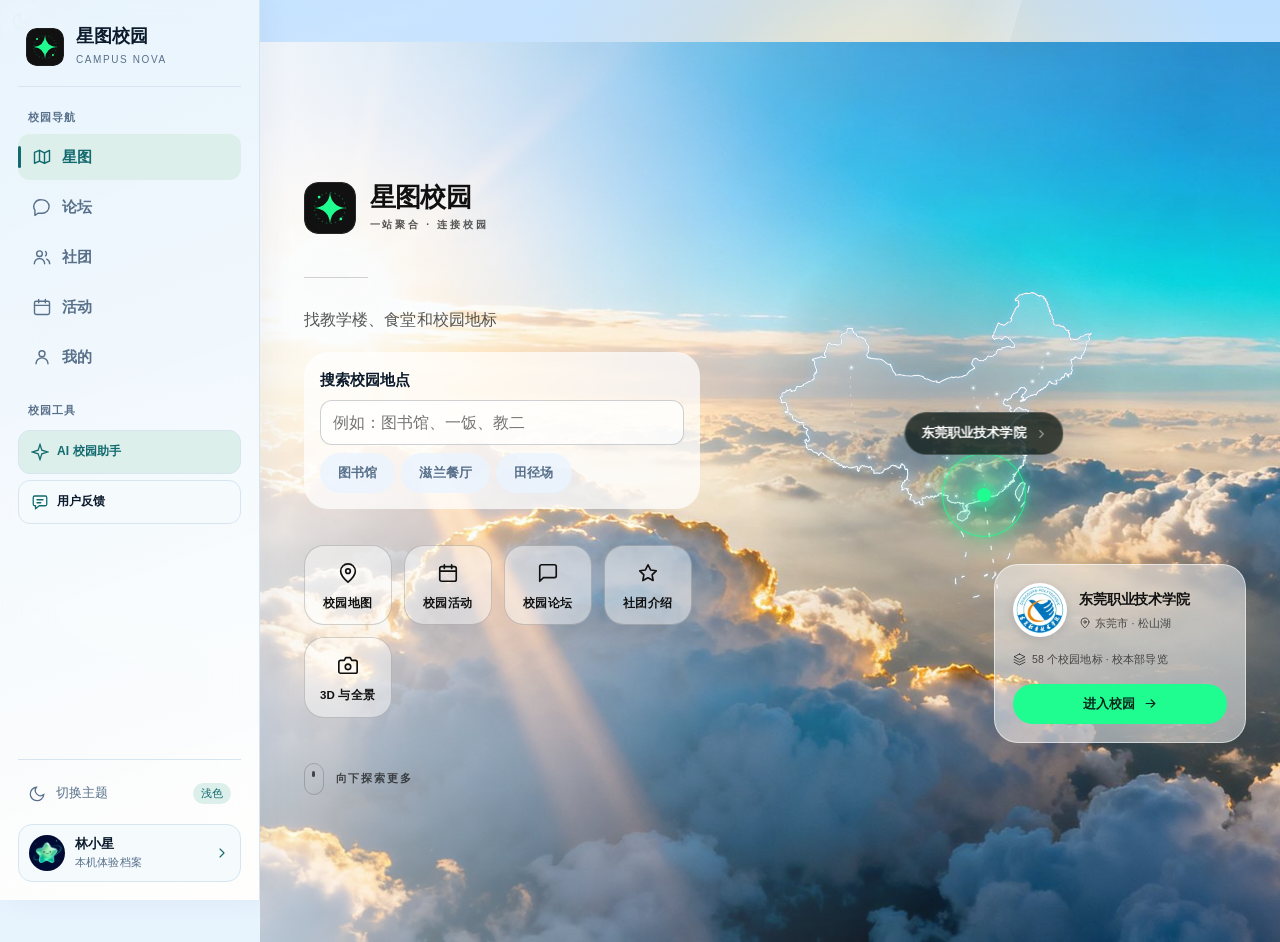
==== index.html @ 463a55ee "Illustrate campus forum avatars" ====
<!doctype html>
<html lang="zh-CN">
<head>
  <meta charset="UTF-8">
  <meta name="viewport" content="width=device-width, initial-scale=1, viewport-fit=cover">
  <meta name="theme-color" content="#E7F3FD">
  <meta name="color-scheme" content="light dark">
  <meta name="description" content="星图校园 Campus Nova：东莞职业技术学院校园探索平台，聚合 2.5D 校园地图、89 个学生社团、校园论坛与个人探索档案。">
  <meta property="og:type" content="website">
  <meta property="og:title" content="星图校园 · Campus Nova">
  <meta property="og:description" content="东莞职业技术学院校园探索平台：等距校园地图导览、89 个社团图鉴、校园论坛与个人探索档案。">
  <meta property="og:image" content="assets/hero/atlas-day.jpg">
  <title>星图校园 · Campus Nova</title>
  <script src="js/theme.js?v=1"></script>
  <link rel="icon" type="image/svg+xml" href="assets/logo-mark.svg?v=2">
  <link rel="stylesheet" href="styles.css?v=17">
  <link rel="stylesheet" href="css/atlas.css?v=4">
  <link rel="stylesheet" href="css/activities.css?v=4">
  <link rel="stylesheet" href="css/campus-tools.css?v=6">
</head>
<body data-page="map">
  <div class="sky" id="sky" aria-hidden="true"></div>
  <div class="app-shell">
    <aside class="side-rail">
      <a class="brand" href="#map" aria-label="星图校园首页">
        <span class="brand-mark" aria-hidden="true">
          <img src="assets/logo-mark.svg?v=2" width="38" height="38" alt="">
        </span>
        <span class="brand-copy"><strong>星图校园</strong><small>CAMPUS NOVA</small></span>
      </a>

      <nav class="primary-nav" aria-label="主导航">
        <p class="rail-label" aria-hidden="true">校园导航</p>
        <a href="#map" data-nav="map" aria-current="page">
          <svg viewBox="0 0 24 24" fill="none" stroke="currentColor" stroke-width="1.7" stroke-linecap="round" stroke-linejoin="round" aria-hidden="true"><path d="M9 4 3 6.5v13L9 17l6 2.5 6-2.5v-13L15 7 9 4Z"/><path d="M9 4v13M15 7v12.5"/></svg>
          <span>星图</span>
        </a>
        <a href="#forum" data-nav="forum">
          <svg viewBox="0 0 24 24" fill="none" stroke="currentColor" stroke-width="1.7" stroke-linecap="round" stroke-linejoin="round" aria-hidden="true"><path d="M20.5 11.5a8 8 0 0 1-8 8H7.2L3.5 22v-6.3a8 8 0 0 1 8.5-12.2 8 8 0 0 1 8.5 8Z"/></svg>
          <span>论坛</span>
        </a>
        <a href="#clubs" data-nav="clubs">
          <svg viewBox="0 0 24 24" fill="none" stroke="currentColor" stroke-width="1.7" stroke-linecap="round" stroke-linejoin="round" aria-hidden="true"><circle cx="9" cy="8" r="3.4"/><path d="M2.8 20a6.2 6.2 0 0 1 12.4 0"/><path d="M16.2 5.4a3.4 3.4 0 0 1 0 5.2"/><path d="M17.6 14.6A6.2 6.2 0 0 1 21.2 20"/></svg>
          <span>社团</span>
        </a>
        <a href="#events" data-nav="events">
          <svg viewBox="0 0 24 24" fill="none" stroke="currentColor" stroke-width="1.7" stroke-linecap="round" stroke-linejoin="round" aria-hidden="true"><rect x="3" y="5" width="18" height="16" rx="2"/><path d="M16 3v4M8 3v4M3 10h18"/></svg>
          <span>活动</span>
        </a>
        <a href="#me" data-nav="me">
          <svg viewBox="0 0 24 24" fill="none" stroke="currentColor" stroke-width="1.7" stroke-linecap="round" stroke-linejoin="round" aria-hidden="true"><circle cx="12" cy="8" r="3.6"/><path d="M4.8 20.2a7.2 7.2 0 0 1 14.4 0"/></svg>
          <span>我的</span>
        </a>
      </nav>

      <div class="campus-tools" role="group" aria-labelledby="rail-tools-label">
        <p class="rail-label" id="rail-tools-label">校园工具</p>
        <button id="open-campus-ai" class="button button-small" type="button" aria-haspopup="dialog">
          <svg viewBox="0 0 24 24" fill="none" stroke="currentColor" stroke-width="1.7" aria-hidden="true"><path d="m12 2 2.5 7.5L22 12l-7.5 2.5L12 22l-2.5-7.5L2 12l7.5-2.5Z"/></svg>
          AI 校园助手
        </button>
        <a id="feedback-link" class="button button-small" href="https://ucnr583x0txz.feishu.cn/share/base/form/shrcnRNbe5UEvJtgthU7VFFDpzf" target="_blank" rel="noopener noreferrer">
          <svg viewBox="0 0 24 24" fill="none" stroke="currentColor" stroke-width="1.7" stroke-linecap="round" stroke-linejoin="round" aria-hidden="true"><path d="M5 4h14a2 2 0 0 1 2 2v9a2 2 0 0 1-2 2h-8l-5 4v-4H5a2 2 0 0 1-2-2V6a2 2 0 0 1 2-2Z"/><path d="M8 9h8m-8 4h5"/></svg>
          用户反馈
        </a>
      </div>

      <div class="rail-bottom">
        <button class="rail-theme" type="button" data-action="toggle-theme" aria-label="切换深色主题">
          <svg class="theme-icon-light" viewBox="0 0 24 24" fill="none" stroke="currentColor" stroke-width="1.7" stroke-linecap="round" aria-hidden="true"><path d="M21 12.8A9 9 0 1 1 11.2 3 7 7 0 0 0 21 12.8Z"/></svg>
          <svg class="theme-icon-dark" viewBox="0 0 24 24" fill="none" stroke="currentColor" stroke-width="1.7" stroke-linecap="round" aria-hidden="true"><circle cx="12" cy="12" r="4"/><path d="M12 2v2M12 20v2M4.93 4.93l1.42 1.42M17.66 17.66l1.41 1.41M2 12h2M20 12h2M4.93 19.07l1.42-1.42M17.66 6.34l1.41-1.41"/></svg>
          <span>切换主题</span>
          <span class="rail-theme-mode" aria-hidden="true"><span class="theme-icon-light">浅色</span><span class="theme-icon-dark">深色</span></span>
        </button>
        <a class="rail-user" href="#me" aria-label="进入个人中心">
          <span class="avatar avatar-small" data-shell-avatar>星</span>
          <div><strong data-shell-name>同学</strong><span data-shell-meta>校园身份核验中</span></div>
          <svg class="rail-user-arrow" viewBox="0 0 24 24" fill="none" stroke="currentColor" stroke-width="1.7" stroke-linecap="round" stroke-linejoin="round" aria-hidden="true"><path d="m9 6 6 6-6 6"/></svg>
        </a>
      </div>
    </aside>

    <button class="icon-button mobile-theme" type="button" data-action="toggle-theme" aria-label="切换深色主题">
      <svg class="theme-icon-light" viewBox="0 0 24 24" fill="none" stroke="currentColor" stroke-width="1.7" stroke-linecap="round" aria-hidden="true"><path d="M21 12.8A9 9 0 1 1 11.2 3 7 7 0 0 0 21 12.8Z"/></svg>
      <svg class="theme-icon-dark" viewBox="0 0 24 24" fill="none" stroke="currentColor" stroke-width="1.7" stroke-linecap="round" aria-hidden="true"><circle cx="12" cy="12" r="4"/><path d="M12 2v2M12 20v2M4.93 4.93l1.42 1.42M17.66 17.66l1.41 1.41M2 12h2M20 12h2M4.93 19.07l1.42-1.42M17.66 6.34l1.41-1.41"/></svg>
    </button>

    <main class="app-main">
      <div class="page-head">
        <p id="page-eyebrow">CAMPUS NOVA</p>
        <h1 id="page-title">正在加载星图</h1>
        <p id="page-subtitle">今天，从一个新地点开始认识校园。</p>
      </div>

      <div id="app-view" class="view-container" tabindex="-1">
        <div class="initial-skeleton" aria-label="正在加载星图">
          <div class="skeleton skeleton-title"></div>
          <div class="skeleton skeleton-map"></div>
        </div>
      </div>
    </main>
  </div>

  <div id="modal-root"></div>
  <dialog id="campus-ai" class="campus-dialog" aria-labelledby="campus-ai-title">
    <div class="campus-dialog-head">
      <div>
        <p class="campus-dialog-kicker">CAMPUS NOVA · AI</p>
        <h2 id="campus-ai-title">校园助手</h2>
      </div>
      <form method="dialog"><button class="button button-small button-ghost">关闭</button></form>
    </div>
    <p class="campus-dialog-note">用星图校园的资料查地点、找社团，开放时间和招新安排以校方公告为准。提问会发送至 OpenRouter，请勿输入个人信息。</p>
    <div class="campus-prompts" aria-label="试试这样问">
      <button type="button" class="chip">校园里哪里适合自习？</button>
      <button type="button" class="chip">喜欢编程，可以看看哪些社团？</button>
    </div>
    <div id="campus-chat" class="campus-chat" role="log" aria-label="对话记录" tabindex="0"></div>
    <p id="campus-chat-status" class="campus-dialog-note" role="status"></p>
    <form id="campus-chat-form">
      <label for="campus-question">你的问题</label>
      <div class="campus-compose">
        <textarea id="campus-question" rows="2" required maxlength="500" placeholder="例如：图书馆附近还有哪些地标？"></textarea>
        <button class="button button-small" type="submit">发送</button>
      </div>
    </form>
  </dialog>
  <div id="toast-region" class="toast-region" aria-live="polite" aria-atomic="true"></div>
  <noscript><div class="noscript">请启用 JavaScript 以体验星图校园交互原型。</div></noscript>

  <script src="js/sky.js?v=3" defer></script>
  <script src="js/china-map.js?v=3" defer></script>
  <script type="importmap">
    { "imports": { "three": "./vendor/three/three.module.js" } }
  </script>
  <script src="js/mock.js?v=11" defer></script>
  <script src="js/store.js?v=4" defer></script>
  <script src="js/api.js?v=7" defer></script>
  <script src="js/activity-tags.js?v=1" defer></script>
  <script src="js/app.js?v=25" defer></script>
  <script src="js/campus-tools.js?v=2" defer></script>
</body>
</html>
---- styles.css ----
/* Campus Nova · editorial campus guide */
:root {
  color-scheme: light;
  --bg: #F8F8F8;
  --surface: #FFFFFF;
  --surface-raised: #FFFFFF;
  --surface-soft: #F1F1F1;
  --surface-tint: #EBEBEB;
  --text: #161616;
  --text-sub: #787878;
  --primary: #111111;
  --primary-hover: #000000;
  --on-primary: #FFFFFF;
  --primary-soft: #EFEFEF;
  --secondary: #07714F;
  --secondary-soft: #E7FFF9;
  --accent: #1FFD91;
  --accent-soft: #E7FFF9;
  --danger: #C2372C;
  --danger-soft: #FBEBE8;
  --border: rgba(0, 0, 0, .08);
  --border-strong: rgba(0, 0, 0, .16);
  --shadow-sm: none;
  --shadow-md: none;
  --shadow-lg: 0 24px 60px rgba(0, 0, 0, .18);
  --radius-sm: 12px;
  --radius-md: 24px;
  --radius-lg: 32px;
  --rail-width: 260px;
  --font-display: "HarmonyOS Sans SC", "MiSans", "Alibaba PuHuiTi", "PingFang SC", "Microsoft YaHei", sans-serif;
  --font-body: "HarmonyOS Sans SC", "MiSans", "PingFang SC", "Microsoft YaHei", sans-serif;
}

:root[data-theme="dark"] {
  color-scheme: dark;
  --bg: #000000;
  --surface: #0C0C0C;
  --surface-raised: #121212;
  --surface-soft: #1A1A1A;
  --surface-tint: #232323;
  --text: #F5F5F5;
  --text-sub: #9C9C9C;
  --primary: #FFFFFF;
  --primary-hover: #E6E6E6;
  --on-primary: #000000;
  --primary-soft: #1E1E1E;
  --secondary: #1FFD91;
  --secondary-soft: #0E241B;
  --accent: #1FFD91;
  --accent-soft: #0E241B;
  --danger: #FF8A7A;
  --danger-soft: #2A1512;
  --border: rgba(255, 255, 255, .1);
  --border-strong: rgba(255, 255, 255, .2);
  --shadow-sm: none;
  --shadow-md: none;
  --shadow-lg: 0 24px 60px rgba(0, 0, 0, .6);
}

* { box-sizing: border-box; }
html { scroll-behavior: smooth; }
body {
  margin: 0;
  min-width: 320px;
  background: var(--bg);
  color: var(--text);
  font-family: var(--font-body);
  font-size: 14px;
  line-height: 1.6;
  -webkit-font-smoothing: antialiased;
}
body.modal-open { overflow: hidden; }
button, input, select, textarea { font: inherit; }
button, a { -webkit-tap-highlight-color: transparent; }
button { color: inherit; }
a { color: inherit; text-decoration: none; }
img { display: block; max-width: 100%; }
svg { display: block; }
h1, h2, h3, h4, p { margin: 0; }
h1, h2, h3, h4 { font-family: var(--font-display); line-height: 1.25; }
h2 { font-size: 24px; letter-spacing: -.5px; }
h3 { font-size: 18px; letter-spacing: -.2px; }
h4 { font-size: 16px; }
button, a, input, select, textarea { outline: none; }
:focus-visible { outline: 3px solid color-mix(in srgb, var(--secondary) 55%, transparent); outline-offset: 3px; }
::selection { background: var(--accent-soft); color: var(--text); }

/* Application shell */
.side-rail {
  position: fixed;
  inset: 0 auto 0 0;
  z-index: 40;
  width: var(--rail-width);
  display: flex;
  flex-direction: column;
  gap: 22px;
  padding: 24px 18px 18px;
  border-inline-end: 1px solid var(--feature-line);
}
.brand { display: flex; align-items: center; gap: 12px; padding: 2px 8px 18px; border-bottom: 1px solid var(--feature-line); }
.brand-mark { display: grid; place-items: center; flex: 0 0 auto; width: 38px; height: 38px; }
.brand-mark img { display: block; width: 100%; height: 100%; border-radius: 10px; }
.brand-copy { display: flex; flex-direction: column; }
.brand-copy strong { font-family: var(--font-display); font-size: 18px; font-weight: 800; line-height: 1.2; }
.brand-copy small { margin-top: 4px; color: var(--text-sub); font-size: 10px; letter-spacing: .16em; }
.rail-label { padding: 0 10px 4px; color: var(--text-sub); font-size: 11px; font-weight: 700; letter-spacing: .08em; }
.primary-nav { display: flex; flex-direction: column; gap: 4px; }
.primary-nav a {
  position: relative;
  display: flex;
  align-items: center;
  gap: 10px;
  min-height: 46px;
  padding: 8px 14px;
  border-radius: 12px;
  color: var(--text-sub);
  transition: background .25s ease, color .25s ease;
}
.primary-nav a:hover { background: var(--feature-panel); color: var(--text); }
.primary-nav a[aria-current="page"] { background: var(--feature-tint); color: var(--feature-ink); }
.primary-nav a[aria-current="page"]::before { content: ""; position: absolute; inset: 12px auto 12px 0; width: 3px; border-radius: 3px; background: currentColor; }
.primary-nav svg { flex: 0 0 auto; width: 20px; height: 20px; }
.primary-nav span { font-size: 15px; font-weight: 600; }
.primary-nav a[aria-current="page"] span { font-weight: 800; }
.rail-bottom { display: grid; gap: 8px; margin-top: auto; padding-top: 12px; border-top: 1px solid var(--feature-line); }
.rail-theme {
  display: flex;
  align-items: center;
  gap: 10px;
  width: 100%;
  min-height: 44px;
  padding: 8px 10px;
  border: 0;
  border-radius: 12px;
  background: transparent;
  color: var(--text-sub);
  font: inherit;
  font-size: 13px;
  cursor: pointer;
  transition: background .25s ease, color .25s ease;
}
.rail-theme:hover { background: var(--feature-panel); color: var(--text); }
.rail-theme svg { flex: 0 0 auto; width: 18px; height: 18px; }
.rail-theme-mode { margin-inline-start: auto; padding: 2px 8px; border-radius: 999px; background: var(--feature-tint); color: var(--feature-ink); font-size: 11px; }
.rail-user { display: flex; align-items: center; gap: 10px; padding: 9px 10px; border: 1px solid var(--feature-line); border-radius: 14px; background: var(--feature-panel); }
.rail-user:hover { border-color: var(--feature-ink); }
.rail-user div { display: flex; flex-direction: column; min-width: 0; }
.rail-user strong, .rail-user [data-shell-meta] { overflow: hidden; text-overflow: ellipsis; white-space: nowrap; }
.rail-user strong { font-size: 13px; }
.rail-user [data-shell-meta] { color: var(--text-sub); font-size: 11px; }
.rail-user .avatar { flex: 0 0 auto; }
.rail-user .avatar:not(.avatar-photo) { background: var(--feature-tint); color: var(--feature-ink); }
.rail-user-arrow { flex: 0 0 16px; width: 16px; height: 16px; margin-inline-start: auto; color: var(--feature-ink); }
.mobile-theme { display: none; }
.app-main { min-height: 100vh; margin-left: var(--rail-width); }
.topbar {
  position: relative;
  z-index: 20;
  display: flex;
  align-items: center;
  gap: 20px;
  min-height: 132px;
  padding: 28px 36px 20px;
}
.topbar-copy { min-width: 0; }
.topbar-copy > p:first-child { margin-bottom: 4px; color: var(--secondary); font-size: 10px; font-weight: 800; letter-spacing: 1.8px; }
.topbar-copy h1 { font-size: 30px; letter-spacing: -.8px; }
.topbar-copy > p:last-child { margin-top: 4px; color: var(--text-sub); font-size: 13px; }
.topbar-actions { display: flex; align-items: center; gap: 12px; margin-left: auto; }
.mobile-brand { display: none; align-items: center; gap: 8px; }
.mobile-brand .brand-mark { width: 34px; height: 34px; }
.mobile-brand strong { font-size: 18px; }
.icon-button {
  display: inline-grid;
  place-items: center;
  width: 48px;
  height: 48px;
  padding: 0;
  border: 1px solid var(--border);
  border-radius: 50%;
  background: var(--surface);
  cursor: pointer;
  transition: transform .2s ease, background .2s ease, border-color .2s ease;
}
.icon-button:hover { transform: translateY(-2px); background: var(--surface-soft); border-color: var(--border-strong); }
.icon-button svg { width: 20px; height: 20px; }
.theme-icon-dark { display: none; }
:root[data-theme="dark"] .theme-icon-light { display: none; }
:root[data-theme="dark"] .theme-icon-dark { display: block; }
.avatar { display: inline-grid; place-items: center; flex: 0 0 auto; width: 42px; height: 42px; border-radius: 50%; background: linear-gradient(145deg, #F4D58B, #D89955); color: #3E3325; font-weight: 800; box-shadow: inset 0 0 0 2px rgba(255,255,255,.5); position: relative; overflow: hidden; }
.avatar svg { width: 54%; height: 54%; stroke-width: 1.9; }
.avatar-photo { background: var(--surface-soft); }
.avatar-photo img { display: block; width: 100%; height: 100%; object-fit: cover; }
.avatar-small { width: 36px; height: 36px; font-size: 12px; }
.view-container { max-width: 1540px; margin: 0 auto; padding: 0 36px 56px; }
.view-enter { animation: view-in .48s cubic-bezier(.2,.8,.2,1) both; }
.stagger > * { animation: rise-in .5s cubic-bezier(.2,.8,.2,1) both; }
.stagger > *:nth-child(2) { animation-delay: .06s; }
.stagger > *:nth-child(3) { animation-delay: .12s; }
.stagger > *:nth-child(4) { animation-delay: .18s; }
@keyframes view-in { from { opacity: 0; } to { opacity: 1; } }
@keyframes rise-in { from { opacity: 0; transform: translateY(12px); } to { opacity: 1; transform: translateY(0); } }

/* Shared components */
.card { background: var(--surface); border: 1px solid var(--border); border-radius: var(--radius-md); box-shadow: var(--shadow-sm); }
.button {
  display: inline-flex;
  align-items: center;
  justify-content: center;
  gap: 8px;
  min-height: 46px;
  padding: 0 20px;
  border: 1px solid transparent;
  border-radius: 14px;
  background: var(--primary);
  color: var(--on-primary);
  font-weight: 700;
  font-size: 13px;
  cursor: pointer;
  transition: transform .18s ease, background .18s ease, box-shadow .18s ease;
}
.button:hover { transform: translateY(-2px); background: var(--primary-hover); box-shadow: 0 8px 18px color-mix(in srgb, var(--primary) 20%, transparent); }
.button:active { transform: translateY(0); }
.button svg { width: 18px; height: 18px; }
.button-secondary { background: var(--secondary); color: #fff; }
.button-secondary:hover { background: color-mix(in srgb, var(--secondary) 85%, #000); }
:root[data-theme="dark"] .button-secondary { color: #102A24; }
.button-outline { background: transparent; color: var(--primary); border-color: var(--border-strong); }
.button-outline:hover { background: var(--primary-soft); box-shadow: none; }
.button-ghost { background: var(--surface-soft); color: var(--text); }
.button-ghost:hover { background: var(--surface-tint); box-shadow: none; }
.button-small { min-height: 38px; padding: 0 14px; border-radius: 12px; font-size: 12px; }
.button-block { width: 100%; }
.button:disabled { opacity: .48; pointer-events: none; }
.text-button { display: inline-flex; align-items: center; gap: 6px; padding: 4px; border: 0; background: transparent; color: var(--primary); font-weight: 700; cursor: pointer; }
.text-button svg { width: 16px; height: 16px; }
.section-block { margin-top: 32px; }
.section-heading { display: flex; align-items: flex-end; justify-content: space-between; gap: 16px; margin-bottom: 16px; }
.section-heading p { margin-top: 4px; color: var(--text-sub); font-size: 12px; }
.section-heading a { display: inline-flex; align-items: center; gap: 4px; color: var(--primary); font-size: 12px; font-weight: 700; white-space: nowrap; }
.section-heading svg { width: 16px; height: 16px; }
.eyebrow { color: var(--secondary); font-size: 10px; font-weight: 800; letter-spacing: 1.5px; text-transform: uppercase; }
.muted { color: var(--text-sub); }
.tag { display: inline-flex; align-items: center; gap: 5px; min-height: 26px; padding: 3px 10px; border-radius: 999px; background: var(--surface-soft); color: var(--text-sub); font-size: 11px; font-weight: 650; white-space: nowrap; }
.tag-primary { background: var(--primary-soft); color: var(--primary); }
.tag-secondary { background: var(--secondary-soft); color: var(--secondary); }
.tag-accent { background: var(--accent-soft); color: color-mix(in srgb, var(--accent) 75%, var(--text)); }
.status-pill { display: inline-flex; align-items: center; gap: 6px; color: var(--secondary); font-size: 12px; font-weight: 700; }
.status-pill::before { content: ""; width: 7px; height: 7px; border-radius: 50%; background: currentColor; box-shadow: 0 0 0 4px color-mix(in srgb, currentColor 12%, transparent); }
.filter-chips { display: flex; align-items: center; gap: 8px; overflow-x: auto; scrollbar-width: none; }
.filter-chips::-webkit-scrollbar { display: none; }
.chip { flex: 0 0 auto; min-height: 38px; padding: 0 15px; border: 1px solid var(--border); border-radius: 999px; background: var(--surface); color: var(--text-sub); font-size: 12px; font-weight: 650; cursor: pointer; transition: all .18s ease; }
.chip:hover { border-color: var(--primary); color: var(--primary); }
.chip.active { background: var(--primary); border-color: var(--primary); color: var(--on-primary); }
.chip-dot { display: inline-block; width: 7px; height: 7px; margin-right: 7px; border-radius: 50%; vertical-align: middle; }
.chip.active .chip-dot { box-shadow: 0 0 0 2px rgba(255,255,255,.55); }
.divider { height: 1px; background: var(--border); margin: 20px 0; }
.empty-state, .error-state { display: grid; justify-items: center; gap: 10px; padding: 40px 24px; text-align: center; border: 1px dashed var(--border-strong); border-radius: var(--radius-md); background: var(--surface); }
.empty-state svg, .error-state svg { width: 36px; height: 36px; color: var(--text-sub); }
.empty-state p, .error-state p { max-width: 360px; color: var(--text-sub); font-size: 12px; }
.skeleton { position: relative; overflow: hidden; background: var(--surface-soft); border-radius: 12px; }
.skeleton::after { content: ""; position: absolute; inset: 0; transform: translateX(-100%); background: linear-gradient(90deg, transparent, color-mix(in srgb, var(--surface) 75%, transparent), transparent); animation: shimmer 1.4s infinite; }
@keyframes shimmer { to { transform: translateX(100%); } }
.initial-skeleton { display: grid; gap: 20px; }
.skeleton-title { width: 240px; height: 36px; }
.skeleton-map { height: min(62vw, 600px); border-radius: var(--radius-lg); }
.loading-card { min-height: 220px; padding: 20px; }
.loading-card .skeleton { margin-bottom: 12px; height: 18px; }
.loading-card .skeleton:first-child { height: 100px; }

/* Exploration map */
.map-layout { display: grid; grid-template-columns: minmax(0, 1fr); gap: 20px; align-items: stretch; }
.map-card { padding: 16px; border-radius: var(--radius-lg); }
.map-toolbar { display: flex; align-items: center; justify-content: space-between; gap: 16px; padding: 4px 4px 16px; }
.map-toolbar .filter-chips { flex: 1; }
.map-scale { display: flex; align-items: center; gap: 6px; color: var(--text-sub); font-size: 10px; white-space: nowrap; }
.map-scale svg { width: 15px; height: 15px; }
.map-frame { position: relative; }
.map-scroll { position: relative; }
.campus-map { position: relative; aspect-ratio: 1252 / 677; overflow: hidden; border: 1px solid rgba(70, 103, 83, .08); border-radius: 22px; background: #0E1720; isolation: isolate; box-shadow: inset 0 0 0 1px rgba(255,255,255,.45); }
.campus-map::after { content: ""; position: absolute; inset: 0; z-index: 6; border-radius: inherit; box-shadow: inset 0 0 45px rgba(60, 91, 70, .07); pointer-events: none; }
.campus-map-stage { position: absolute; inset: 0; transform-origin: 50% 50%; transition: transform .38s cubic-bezier(.2,.8,.2,1); will-change: transform; }
.campus-map-stage > img { width: 100%; height: 100%; object-fit: cover; user-select: none; }
.map-photo { position: absolute; inset: 0; z-index: 0; filter: saturate(.88) brightness(1.04) contrast(1.03); }
.map-ink-layer { position: absolute; inset: 0; z-index: 1; width: 100%; height: 100%; pointer-events: none; }
.ink-labels text { paint-order: stroke fill; stroke: rgba(9, 19, 28, .72); stroke-width: 4; stroke-linejoin: round; font-family: var(--font-display); font-size: 21px; font-weight: 800; letter-spacing: 3px; opacity: .95; }
.map-campus-badge { position: absolute; left: 16px; top: 16px; z-index: 8; display: flex; align-items: center; gap: 10px; padding: 9px 13px 9px 9px; border: 1px solid rgba(255,255,255,.7); border-radius: 16px; background: rgba(255,253,245,.86); color: #294a43; box-shadow: 0 8px 24px rgba(49,78,63,.12); backdrop-filter: blur(12px); pointer-events: none; }
.map-campus-badge > span { display: grid; place-items: center; width: 42px; height: 42px; border-radius: 11px; background: #315f58; color: #F5F0DA; font-size: 11px; font-weight: 850; letter-spacing: .4px; }
.map-campus-badge div { display: flex; flex-direction: column; }
.map-campus-badge strong { font-size: 13px; letter-spacing: .5px; }
.map-campus-badge small { margin-top: 1px; color: #73867B; font-size: 9px; letter-spacing: 1.2px; }
.map-zoom-controls { position: absolute; right: 16px; top: 16px; z-index: 8; display: grid; gap: 3px; padding: 5px; border: 1px solid rgba(255,255,255,.7); border-radius: 15px; background: rgba(255,253,245,.86); box-shadow: 0 8px 24px rgba(49,78,63,.12); backdrop-filter: blur(12px); }
.map-zoom-controls button { display: grid; place-items: center; width: 34px; height: 34px; padding: 0; border: 0; border-radius: 10px; background: transparent; color: #315F58; cursor: pointer; transition: background .18s ease, transform .18s ease; }
.map-zoom-controls button:hover { background: #E3EBDD; transform: translateY(-1px); }
.map-zoom-controls button:disabled { opacity: .3; cursor: default; transform: none; }
.map-zoom-controls svg { width: 18px; height: 18px; }
.map-distance { position: absolute; right: 20px; bottom: 16px; z-index: 8; display: flex; align-items: flex-end; gap: 7px; color: #49675D; font-size: 9px; font-weight: 700; pointer-events: none; }
.map-distance i { display: block; width: 50px; height: 6px; border: 1px solid currentColor; border-top: 0; }
.map-distance span { padding: 1px 5px; border-radius: 5px; background: rgba(255,253,245,.72); }
.map-node { position: absolute; z-index: 2; display: flex; flex-direction: column; align-items: center; gap: 3px; padding: 0; border: 0; background: transparent; transform: translate(-50%, -50%); cursor: pointer; transition: opacity .25s ease, transform .25s ease; }
.map-node:hover { transform: translate(-50%, -54%); z-index: 5; }
.node-pin { position: relative; display: grid; place-items: center; width: 46px; height: 46px; border: 3px solid rgba(255,255,255,.9); border-radius: 16px 16px 16px 5px; background: #FFFDF6; color: #315F58; box-shadow: 0 9px 20px rgba(39,66,58,.24); transform: rotate(-8deg); transition: background .2s ease, color .2s ease, box-shadow .2s ease; }
.map-node[data-category="sports"] .node-pin { color: #B66E52; }
.map-node[data-category="life"] .node-pin { color: #8A6D3E; }
.map-node[data-category="social"] .node-pin { color: #477F78; }
.map-node:hover .node-pin { box-shadow: 0 12px 25px rgba(39,66,58,.3); }
.node-pin svg { width: 22px; height: 22px; transform: rotate(8deg); }
.node-label { padding: 3px 9px; border: 1px solid rgba(255,255,255,.8); border-radius: 999px; background: rgba(255,255,255,.9); color: #25352F; box-shadow: 0 3px 10px rgba(39,66,58,.12); font-size: 10px; font-weight: 800; white-space: nowrap; backdrop-filter: blur(5px); }
.node-count { position: absolute; right: -12px; top: -10px; display: grid; place-items: center; min-width: 22px; height: 22px; padding: 0 5px; border: 2px solid #fff; border-radius: 999px; background: #D7884C; color: #fff; font-size: 9px; font-weight: 800; }
.map-node.is-lit .node-pin { background: #315F58; color: #fff; }
.map-node.is-lit .node-pin::after { content: ""; position: absolute; left: -5px; top: -5px; width: 12px; height: 12px; background: #F1C35F; clip-path: polygon(50% 0,61% 35%,100% 36%,69% 57%,79% 100%,50% 75%,21% 100%,31% 57%,0 36%,39% 35%); }
.map-node.is-dimmed { opacity: .12; filter: grayscale(1); pointer-events: none; }
.map-caption { display: flex; align-items: center; justify-content: space-between; gap: 12px; padding: 14px 6px 2px; color: var(--text-sub); font-size: 10px; }
.map-legend { display: flex; gap: 16px; }
.map-legend span { display: inline-flex; align-items: center; gap: 5px; }
.legend-dot { width: 8px; height: 8px; border-radius: 50%; background: #315F58; border: 1.5px solid var(--lc, transparent); }
.legend-dot[style] { background: var(--lb, #fff); }
.legend-dot.amber { background: var(--accent); }
.map-side { display: grid; grid-template-columns: minmax(0, 1.5fr) minmax(0, .9fr); gap: 16px; align-items: start; }

/* Zone drill-down */
.map-zone-layer { position: absolute; inset: 0; z-index: 1; width: 100%; height: 100%; }
.zone-hit { fill: transparent; stroke: transparent; stroke-width: 2; stroke-linejoin: round; pointer-events: all; cursor: pointer; transition: fill .22s ease, stroke .22s ease; }
.zone-hit:hover, .zone-hit:focus-visible { fill: var(--zc); fill-opacity: .12; stroke: var(--zc); stroke-opacity: .6; stroke-dasharray: 9 7; stroke-linecap: round; }
.zone-hit.is-active { fill: var(--zc); fill-opacity: .07; stroke: var(--zc); stroke-opacity: .5; stroke-dasharray: 9 7; stroke-linecap: round; }
.map-zone-bar { display: flex; flex-wrap: wrap; gap: 8px; padding: 14px 4px 2px; }
.zone-tab { display: inline-flex; align-items: center; gap: 7px; padding: 8px 12px 8px 10px; border: 1px solid var(--border); border-radius: 999px; background: var(--surface); color: var(--text-sub); font-size: 11px; font-weight: 700; cursor: pointer; transition: background .18s ease, border-color .18s ease, color .18s ease, transform .18s ease; }
.zone-tab i { flex: 0 0 auto; width: 9px; height: 9px; border-radius: 3px; background: var(--zc); transition: box-shadow .18s ease; }
.zone-tab small { color: var(--text-sub); font-size: 9px; font-weight: 700; }
.zone-tab:hover { color: var(--text); border-color: var(--border-strong); transform: translateY(-1px); }
.zone-tab.active { color: var(--text); border-color: color-mix(in srgb, var(--zc) 48%, transparent); background: color-mix(in srgb, var(--zc) 13%, var(--surface)); box-shadow: 0 4px 14px color-mix(in srgb, var(--zc) 18%, transparent); }
.zone-tab.active i { box-shadow: 0 0 0 3px color-mix(in srgb, var(--zc) 24%, transparent); }
.zone-focus-head { display: flex; align-items: center; gap: 9px; flex: 1; min-width: 0; }
.zone-focus-head strong { font-size: 14px; }
.zone-en { color: var(--text-sub); font-size: 9px; letter-spacing: 1.4px; }
.zone-swatch { flex: 0 0 auto; width: 11px; height: 11px; border-radius: 4px; background: var(--zc); box-shadow: 0 0 0 4px color-mix(in srgb, var(--zc) 18%, transparent); }
.map-focus { position: absolute; left: 16px; top: 16px; z-index: 9; display: flex; align-items: center; gap: 10px; padding: 6px 14px 6px 6px; border: 1px solid rgba(255,255,255,.75); border-radius: 16px; background: rgba(255,253,245,.92); box-shadow: 0 8px 24px rgba(49,78,63,.14); backdrop-filter: blur(12px); }
.map-focus button { display: grid; place-items: center; width: 36px; height: 36px; padding: 0; border: 0; border-radius: 11px; background: #315F58; color: #fff; cursor: pointer; transition: background .18s ease, transform .18s ease; }
.map-focus button:hover { background: #244B45; transform: translateX(-1px); }
.map-focus svg { width: 18px; height: 18px; }
.map-focus div { display: flex; flex-direction: column; line-height: 1.3; }
.map-focus strong { color: #25352F; font-size: 12px; }
.map-focus small { color: #6A7C74; font-size: 9px; letter-spacing: .4px; }
.zone-spot { position: absolute; z-index: 4; display: flex; flex-direction: column; align-items: center; gap: 4px; padding: 0; border: 0; background: transparent; transform: translate(-50%, -50%) scale(var(--spot-scale, 1)); cursor: pointer; }
.zone-spot .spot-dot { position: relative; display: grid; place-items: center; width: 26px; height: 26px; border: 2px solid #fff; border-radius: 50%; background: #315F58; color: #fff; font-size: 11px; font-weight: 800; box-shadow: 0 6px 14px rgba(33,57,48,.28); transition: transform .2s ease, background .2s ease; }
.zone-spot .spot-name { padding: 2px 8px; border-radius: 999px; background: rgba(255,253,245,.94); color: #2B3C35; box-shadow: 0 2px 8px rgba(39,66,58,.14); font-size: 9.5px; font-weight: 800; white-space: nowrap; opacity: 0; transform: translateY(-3px); transition: opacity .2s ease, transform .2s ease; pointer-events: none; }
.zone-spot:hover, .zone-spot.is-focused { z-index: 7; }
.zone-spot:hover .spot-name, .zone-spot.is-focused .spot-name { opacity: 1; transform: translateY(0); }
.zone-spot:hover .spot-dot, .zone-spot.is-focused .spot-dot { transform: scale(1.16); background: #1F4A42; }
.zone-spot.is-accent { z-index: 8; flex-direction: row-reverse; gap: 7px; }
.zone-spot.is-accent .spot-dot { width: 34px; height: 34px; border: 3px solid #F0C465; background: #2F5F83; font-size: 12px; }
.zone-spot.is-accent .spot-dot::after { content: ""; position: absolute; inset: -7px; border: 2px solid rgba(47,95,131,.45); border-radius: 50%; animation: spot-ring 2.4s ease-out infinite; }
.zone-spot.is-accent .spot-name { opacity: 1; transform: none; padding: 3px 10px; background: #2F5F83; color: #FFFDF4; font-size: 10.5px; box-shadow: 0 6px 16px rgba(31,74,102,.32); }
.zone-spot.is-accent:hover .spot-dot, .zone-spot.is-accent.is-focused .spot-dot { background: #26527A; }
@keyframes spot-ring { 0% { transform: scale(.82); opacity: .85; } 70% { transform: scale(1.32); opacity: 0; } 100% { opacity: 0; } }
.map-zone-panel { padding: 22px 20px 18px; border-top: 4px solid var(--zc); }
.zone-panel-head { display: flex; align-items: flex-start; gap: 10px; }
.zone-panel-head > div { display: flex; flex-direction: column; gap: 2px; }
.zone-panel-head .eyebrow { color: var(--text-sub); font-size: 8.5px; letter-spacing: 1.5px; }
.zone-panel-head h2 { font-size: 19px; }
.zone-panel-back { display: inline-flex; align-items: center; gap: 4px; margin-left: auto; padding: 6px 11px; border: 1px solid var(--border); border-radius: 999px; background: var(--surface); color: var(--text-sub); font-size: 10px; font-weight: 700; cursor: pointer; transition: background .18s ease, color .18s ease; }
.zone-panel-back svg { width: 13px; height: 13px; }
.zone-panel-back:hover { background: var(--surface-soft); color: var(--text); }
.zone-summary { margin-top: 10px; color: var(--text-sub); font-size: 11.5px; line-height: 1.75; }
.zone-panel-meta { display: flex; align-items: center; justify-content: space-between; margin: 16px 0 6px; color: var(--text-sub); font-size: 9.5px; letter-spacing: .3px; }
.zone-spot-list { display: grid; gap: 2px; max-height: 330px; overflow: auto; padding-right: 2px; scrollbar-width: thin; }
.zone-spot-row { display: flex; align-items: center; gap: 10px; padding: 7px 8px; border-radius: 12px; cursor: pointer; transition: background .18s ease; }
.zone-spot-row:hover { background: var(--surface-soft); }
.zone-spot-row.is-focused { background: color-mix(in srgb, var(--zc) 13%, transparent); }
.spot-index { display: grid; place-items: center; flex: 0 0 auto; width: 22px; height: 22px; border-radius: 50%; background: color-mix(in srgb, var(--zc) 18%, var(--surface)); color: color-mix(in srgb, var(--zc) 78%, #000); font-size: 10px; font-weight: 800; }
.spot-copy { display: flex; flex-direction: column; flex: 1; min-width: 0; }
.spot-copy strong { font-size: 11.5px; }
.spot-copy small { color: var(--text-sub); font-size: 9.5px; }
.spot-arrow { display: grid; place-items: center; flex: 0 0 auto; width: 24px; height: 24px; padding: 0; border: 0; border-radius: 8px; background: transparent; color: var(--text-sub); cursor: pointer; transition: background .18s ease, color .18s ease; }
.spot-arrow:hover { background: var(--surface); color: var(--primary); }
.spot-arrow svg { width: 14px; height: 14px; }
.zone-spot-row.is-accent { background: color-mix(in srgb, #2F5F83 9%, transparent); }
.zone-spot-row.is-accent .spot-index { background: #2F5F83; color: #fff; }
.zone-spot-row.is-accent strong::after { content: "重点"; margin-left: 6px; padding: 1px 5px; border-radius: 5px; background: #F0C465; color: #3E3325; font-size: 8px; font-weight: 800; vertical-align: 1px; }
.zone-panel-foot { display: flex; align-items: center; gap: 5px; margin-top: 12px; padding-top: 10px; border-top: 1px dashed var(--border); color: var(--text-sub); font-size: 9.5px; }
.zone-panel-foot svg { width: 13px; height: 13px; }

.discovery-card { position: relative; overflow: hidden; padding: 24px; background: #253F63; color: #fff; border: 0; }
.discovery-card::after { content: ""; position: absolute; right: -35px; top: -45px; width: 160px; height: 160px; border: 1px solid rgba(255,255,255,.12); border-radius: 50%; box-shadow: 0 0 0 25px rgba(255,255,255,.035), 0 0 0 50px rgba(255,255,255,.025); }
.discovery-card .eyebrow { color: #A9D9CB; }
.discovery-card h2 { margin-top: 8px; font-size: 22px; }
.discovery-card > p { margin-top: 6px; color: rgba(255,255,255,.68); font-size: 12px; }
.discovery-progress { display: flex; align-items: flex-end; justify-content: space-between; margin: 24px 0 10px; }
.discovery-progress strong { font-size: 34px; line-height: 1; }
.discovery-progress strong small { font-size: 16px; opacity: .45; }
.discovery-progress span { color: #F4CE7B; font-size: 11px; font-weight: 700; }
.progress-track { height: 7px; overflow: hidden; border-radius: 999px; background: var(--surface-soft); }
.discovery-card .progress-track { background: rgba(255,255,255,.15); }
.progress-track > span { display: block; height: 100%; border-radius: inherit; background: var(--secondary); transition: width .5s ease; }
.discovery-card .progress-track > span { background: #F1C36A; }
.discovery-card a { display: inline-flex; align-items: center; gap: 5px; margin-top: 16px; color: #fff; font-size: 12px; font-weight: 700; }
.discovery-card a svg { width: 15px; height: 15px; }
.next-card { flex: 1; padding: 20px; }
.next-card-header { display: flex; align-items: center; justify-content: space-between; margin-bottom: 16px; }
.next-card-header h3 { font-size: 16px; }
.live-label { display: inline-flex; align-items: center; gap: 5px; color: var(--danger); font-size: 10px; font-weight: 800; }
.live-label::before { content: ""; width: 6px; height: 6px; border-radius: 50%; background: currentColor; animation: pulse 1.8s infinite; }
@keyframes pulse { 50% { box-shadow: 0 0 0 5px color-mix(in srgb, currentColor 0%, transparent); } }
.mini-event { display: flex; gap: 12px; padding: 12px 0; border-top: 1px solid var(--border); }
.mini-event:first-of-type { border-top: 0; padding-top: 0; }
.event-date { display: grid; place-items: center; flex: 0 0 auto; width: 42px; height: 46px; border-radius: 12px; background: var(--accent-soft); color: var(--accent); font-size: 10px; line-height: 1.2; }
.event-date strong { font-size: 17px; }
.mini-event h4 { font-size: 13px; }
.mini-event p { margin-top: 3px; color: var(--text-sub); font-size: 10px; }
.mini-event a { display: inline-flex; margin-top: 6px; color: var(--primary); font-size: 11px; font-weight: 700; }
.group-preview-grid { display: grid; grid-template-columns: repeat(3, minmax(0, 1fr)); gap: 16px; }
.group-card { display: flex; flex-direction: column; min-width: 0; padding: 20px; transition: transform .2s ease, box-shadow .2s ease; }
.group-card:hover { transform: translateY(-3px); box-shadow: var(--shadow-md); }
.group-top { display: flex; align-items: center; gap: 10px; }
.host-avatar { width: 36px; height: 36px; font-size: 11px; }
.group-portrait::after {
  content: "";
  position: absolute;
  inset: 0;
  background-image: url("assets/groups/example-hosts.webp");
  background-size: 500% 200%;
  background-position: var(--portrait-x) var(--portrait-y);
  background-repeat: no-repeat;
}
.host-info { display: flex; flex-direction: column; min-width: 0; }
.host-info strong { font-size: 12px; }
.host-info span { color: var(--text-sub); font-size: 10px; }
.group-top .tag { margin-left: auto; }
.group-card h3 { margin-top: 16px; font-size: 16px; }
.group-description { display: -webkit-box; overflow: hidden; margin-top: 7px; color: var(--text-sub); font-size: 12px; -webkit-line-clamp: 2; -webkit-box-orient: vertical; }
.group-meta { display: grid; gap: 7px; margin-top: 16px; color: var(--text-sub); font-size: 11px; }
.group-meta span { display: flex; align-items: center; gap: 7px; }
.group-meta svg { width: 15px; height: 15px; color: var(--secondary); }
.group-footer { display: flex; align-items: center; justify-content: space-between; gap: 10px; margin-top: 18px; padding-top: 14px; border-top: 1px solid var(--border); }
.seat-info { display: flex; flex-direction: column; font-size: 11px; font-weight: 700; }
.seat-info small { color: var(--text-sub); font-size: 9px; font-weight: 500; }
.groups-panel.card {
  min-width: 0;
  border: 1px solid var(--feature-line);
  background: linear-gradient(140deg, var(--feature-wash), var(--feature-start));
}
.group-panel-heading { flex-wrap: wrap; }
.group-panel-heading h3 { gap: 10px; }
.group-panel-heading .group-panel-icon {
  display: grid;
  flex: none;
  place-items: center;
  width: 38px;
  height: 38px;
  border-radius: 12px;
  background: var(--feature-tint);
}
.group-panel-heading .group-panel-icon svg { color: var(--feature-ink); }
.group-panel-heading .group-panel-count {
  padding: 5px 10px;
  border: 1px solid var(--feature-line);
  border-radius: 999px;
  background: var(--feature-panel);
  font-weight: 700;
}
.group-list { display: grid; gap: 12px; container-type: inline-size; }
.group-list .group-card {
  display: grid;
  grid-template-columns: minmax(0, 1fr) minmax(132px, 24%);
  align-items: stretch;
  gap: clamp(12px, 2vw, 20px);
  padding: clamp(12px, 2vw, 20px);
  border: 1px solid var(--feature-line);
  border-radius: 20px;
  background: var(--surface-raised);
}
.group-list .group-top { flex-wrap: wrap; }
.group-list .host-avatar { width: 44px; height: 44px; }
.group-list .host-info strong { font-size: 13px; overflow-wrap: anywhere; }
.group-list .host-info span { font-size: 11px; }
.group-list .group-top .tag { background: var(--feature-tint); color: var(--feature-ink); }
.group-list h3 { margin-top: 13px; font-size: clamp(17px, 2vw, 20px); overflow-wrap: anywhere; }
.group-list .group-description { display: block; font-size: 13px; overflow-wrap: anywhere; }
.group-list .group-meta { display: flex; flex-wrap: wrap; gap: 8px 14px; margin-top: 12px; font-size: 12px; }
.group-list .group-meta svg { flex: none; }
.group-list .group-footer {
  display: flex;
  flex-direction: column;
  align-items: stretch;
  justify-content: center;
  margin: 0;
  padding: 12px;
  border: 1px solid var(--feature-line);
  border-radius: 14px;
  background: var(--feature-panel);
}
.group-list .seat-info { gap: 5px; font-size: 12px; font-variant-numeric: tabular-nums; }
.group-list .seat-info small { font-size: 11px; }
.group-list .group-footer .button { justify-content: center; }
.group-list [data-action="join-group"] { background: var(--feature-ink); color: var(--feature-start); }
.group-list [data-action="join-group"]:hover { background: color-mix(in srgb, var(--feature-ink) 88%, var(--feature-start)); }
.group-seat-progress { width: 100%; height: 5px; margin-block: 3px; background: var(--feature-tint, var(--surface-soft)); }
.progress-track.group-seat-progress > span { background: var(--feature-ink, var(--secondary)); }
@container (max-width: 460px) {
  .group-list .group-card { grid-template-columns: minmax(0, 1fr); }
  .group-list .group-footer { flex-direction: row; align-items: center; justify-content: space-between; }
  .group-list .seat-info { flex: 1; max-width: 140px; }
}

/* Place details */
.breadcrumb { display: flex; align-items: center; gap: 8px; margin-bottom: 16px; color: var(--text-sub); font-size: 12px; }
.breadcrumb a { display: inline-flex; align-items: center; gap: 5px; color: var(--primary); font-weight: 700; }
.breadcrumb svg { width: 16px; height: 16px; }
.place-hero { display: grid; grid-template-columns: minmax(0, 1.35fr) minmax(300px, .65fr); gap: 20px; }
.place-gallery { position: relative; min-height: 360px; overflow: hidden; border-radius: var(--radius-lg); background: var(--surface-soft); box-shadow: var(--shadow-md); }
.place-gallery > img { width: 100%; height: 100%; min-height: 360px; object-fit: cover; }
.gallery-shade { position: absolute; inset: 55% 0 0; background: linear-gradient(transparent, rgba(13,25,24,.6)); pointer-events: none; }
.gallery-label { position: absolute; left: 22px; bottom: 20px; display: flex; align-items: center; gap: 8px; color: #fff; font-size: 11px; }
.gallery-label svg { width: 16px; height: 16px; }
.gallery-controls { position: absolute; right: 18px; bottom: 16px; display: flex; align-items: center; gap: 8px; }
.gallery-controls .icon-button { width: 38px; height: 38px; background: rgba(255,255,255,.9); color: #23352F; border: 0; }
.gallery-count { min-width: 42px; color: #fff; text-align: center; font-size: 11px; font-weight: 700; }
.gallery-dots { position: absolute; left: 50%; bottom: 22px; display: flex; gap: 6px; transform: translateX(-50%); }
.gallery-dot { width: 6px; height: 6px; padding: 0; border: 0; border-radius: 50%; background: rgba(255,255,255,.5); cursor: pointer; }
.gallery-dot.active { width: 20px; border-radius: 999px; background: #fff; }
.place-summary { display: flex; flex-direction: column; padding: 26px; }
.place-summary-top { display: flex; align-items: center; justify-content: space-between; gap: 12px; }
.place-summary h2 { margin-top: 20px; font-size: 30px; }
.place-summary .place-en { margin-top: 4px; color: var(--text-sub); font-size: 10px; letter-spacing: 1.6px; }
.place-summary .place-description { margin-top: 16px; color: var(--text-sub); font-size: 13px; }
.place-facts { display: grid; gap: 12px; margin: 22px 0; padding: 18px 0; border-top: 1px solid var(--border); border-bottom: 1px solid var(--border); }
.place-facts div { display: flex; align-items: center; gap: 10px; font-size: 12px; }
.place-facts svg { width: 17px; height: 17px; color: var(--secondary); }
.place-actions { display: grid; grid-template-columns: 1fr 1fr; gap: 10px; margin-top: auto; }
.detail-grid { display: grid; grid-template-columns: minmax(0, 1.35fr) minmax(300px, .65fr); gap: 20px; margin-top: 20px; align-items: start; }
.detail-main, .detail-aside { display: grid; gap: 20px; }
.guide-card, .groups-panel { padding: 24px; }
.card-heading { display: flex; align-items: center; justify-content: space-between; gap: 12px; margin-bottom: 18px; }
.card-heading h3 { display: flex; align-items: center; gap: 8px; }
.card-heading h3 svg { width: 20px; height: 20px; color: var(--secondary); }
.card-heading span { color: var(--text-sub); font-size: 11px; }
.tip-list { display: grid; gap: 12px; }
.tip-item { display: flex; gap: 14px; padding: 14px; border-radius: 14px; background: var(--surface-soft); }
.tip-number { display: grid; place-items: center; flex: 0 0 auto; width: 30px; height: 30px; border-radius: 10px; background: var(--surface); color: var(--primary); font-size: 11px; font-weight: 800; }
.tip-item strong { display: block; font-size: 13px; }
.tip-item p { margin-top: 3px; color: var(--text-sub); font-size: 11px; }
.menu-list { display: grid; gap: 10px; }
.menu-item { display: flex; align-items: center; gap: 12px; padding: 12px 0; border-top: 1px solid var(--border); }
.menu-item:first-child { border-top: 0; padding-top: 0; }
.menu-icon { display: grid; place-items: center; width: 42px; height: 42px; border-radius: 13px; background: var(--accent-soft); color: var(--accent); }
.menu-icon svg { width: 20px; height: 20px; }
.menu-item div:nth-child(2) { flex: 1; }
.menu-item strong { display: block; font-size: 13px; }
.menu-item small { color: var(--text-sub); font-size: 10px; }
.menu-price { color: var(--danger); font-weight: 800; }
.checkin-success { display: flex; align-items: center; gap: 10px; padding: 14px; border-radius: 14px; background: var(--secondary-soft); color: var(--secondary); font-size: 12px; font-weight: 700; }
.checkin-success svg { width: 20px; height: 20px; }

/* Clubs */
:is(.side-rail, .mobile-theme, .club-feature, .forum-hero, .card.profile-hero, .profile-editor, .groups-panel) {
  --feature-start: #FFFFFF;
  --feature-wash: #EAF4FC;
  --feature-panel: #F5FAFD;
  --feature-line: #D6E5F0;
  --feature-ink: #126A6E;
  --feature-tint: #DCEFEB;
}
.club-feature, .forum-hero, .card.profile-hero {
  border: 1px solid var(--feature-line);
  background: linear-gradient(135deg, var(--feature-start), var(--feature-wash));
  color: var(--text);
  box-shadow: 0 12px 36px rgba(39, 79, 117, .09);
}
:root[data-theme="dark"] :is(.side-rail, .mobile-theme, .club-feature, .forum-hero, .card.profile-hero, .profile-editor, .groups-panel) {
  --feature-start: #0C1C31;
  --feature-wash: #102941;
  --feature-panel: #142F46;
  --feature-line: #294962;
  --feature-ink: #A2DFD5;
  --feature-tint: #214947;
}
:root[data-theme="dark"] :is(.club-feature, .forum-hero, .card.profile-hero) {
  box-shadow: 0 12px 36px rgba(1, 10, 22, .24);
}
.club-feature, .forum-hero { border-radius: clamp(22px, 3vw, 32px); }
:is(.club-feature, .forum-hero) .eyebrow { color: var(--feature-ink); }
.club-feature {
  display: grid;
  grid-template-columns: minmax(0, 1.08fr) minmax(0, .92fr);
  gap: clamp(16px, 2.5vw, 32px);
  padding: clamp(14px, 1.8vw, 24px);
}
.club-feature-copy { align-self: center; padding: clamp(8px, 1.25vw, 18px); }
.club-feature h2 { margin-top: 10px; font-size: clamp(23px, 2.8vw, 36px); line-height: 1.2; }
.club-feature p { max-width: 52ch; margin-top: 10px; color: var(--text-sub); font-size: 14px; line-height: 1.7; }
.club-feature .button { max-width: 100%; margin-top: 18px; background: var(--feature-ink); color: var(--feature-start); text-align: left; }
.club-feature .button:hover { background: color-mix(in srgb, var(--feature-ink) 88%, var(--feature-start)); }
.club-feature-image { position: relative; min-height: 240px; overflow: hidden; border-radius: clamp(14px, 2vw, 22px); background: var(--feature-panel); }
.club-feature-image img { position: absolute; inset: 0; width: 100%; height: 100%; object-fit: cover; }

/* 社团动态轮播 */
.club-carousel .club-slide { animation: clubSlideIn .45s ease both; }
.club-slide-meta { display: flex; flex-wrap: wrap; align-items: center; gap: 8px 12px; margin-top: 14px; font-size: 12px; color: var(--text-sub); }
.club-slide-meta > span { display: inline-flex; align-items: center; gap: 6px; }
.club-slide-meta svg { width: 14px; height: 14px; }
.club-slide-tag { padding: 4px 10px; border-radius: 999px; background: var(--feature-tint); color: var(--feature-ink); font-weight: 700; }
.club-carousel-controls { display: flex; flex-wrap: wrap; align-items: center; gap: 6px 8px; margin-top: 16px; }
.club-carousel-controls .icon-button { flex: 0 0 36px; width: 36px; height: 36px; background: var(--feature-panel); border: 1px solid var(--feature-line); color: var(--feature-ink); }
.club-carousel-controls .icon-button:hover { background: var(--feature-tint); border-color: var(--feature-ink); }
.club-carousel-controls .icon-button svg { width: 18px; height: 18px; }
.club-carousel-dots { display: flex; flex-wrap: wrap; align-items: center; }
.club-dot { display: grid; place-items: center; width: 14px; height: 28px; padding: 0; border: 0; border-radius: 8px; background: transparent; cursor: pointer; }
.club-dot::after { content: ""; width: 6px; height: 6px; border-radius: 99px; background: var(--text-sub); }
.club-dot[aria-current="true"]::after { width: 12px; background: var(--feature-ink); }
.club-slide-count { white-space: nowrap; font-size: 12px; color: var(--text-sub); }
.club-slide-signup { position: absolute; right: 12px; bottom: 12px; display: inline-flex; align-items: center; gap: 6px; padding: 6px 12px; border-radius: 999px; background: var(--feature-panel); color: var(--text); font-size: 12px; }
.club-slide-signup svg { width: 14px; height: 14px; }
@keyframes clubSlideIn { from { opacity: 0; transform: translateY(10px); } to { opacity: 1; transform: translateY(0); } }
.club-tools { display: flex; gap: 16px; align-items: center; justify-content: space-between; margin: 28px 0 20px; }
.search-box { position: relative; flex: 0 1 340px; }
.search-box svg { position: absolute; left: 15px; top: 50%; width: 18px; height: 18px; color: var(--text-sub); transform: translateY(-50%); pointer-events: none; }
.search-box input { width: 100%; height: 44px; padding: 0 16px 0 44px; border: 1px solid var(--border); border-radius: 14px; background: var(--surface); color: var(--text); }
.search-box input::placeholder { color: var(--text-sub); }
.club-grid { display: grid; grid-template-columns: repeat(3, minmax(0, 1fr)); gap: 20px; }
.club-card { overflow: hidden; transition: transform .22s ease, box-shadow .22s ease; }
.club-card:hover { transform: translateY(-4px); box-shadow: var(--shadow-md); }
.club-cover { position: absolute; inset: 0; overflow: hidden; background: radial-gradient(circle at var(--cover-x, 30%) var(--cover-y, 30%), rgba(255,255,255,.26), rgba(255,255,255,0) 46%), linear-gradient(var(--cover-angle, 135deg), var(--cover-from, #6C94CD), var(--cover-to, #2F4E7B)); transition: transform .5s ease; }
.club-cover-rings { position: absolute; left: var(--ring-x, 30%); top: var(--ring-y, 30%); width: 190px; height: 190px; margin: -95px 0 0 -95px; border: 1px solid rgba(255,255,255,.3); border-radius: 50%; }
.club-cover-rings::before, .club-cover-rings::after { content: ""; position: absolute; border-radius: 50%; border: 1px solid rgba(255,255,255,.2); }
.club-cover-rings::before { inset: 24px; }
.club-cover-rings::after { inset: -48px; border-color: rgba(255,255,255,.12); }
.club-cover-glyph { position: absolute; right: 7%; bottom: -.18em; color: rgba(255,255,255,.2); font-size: 96px; font-weight: 800; line-height: 1; letter-spacing: -.05em; }
.club-cover-grain { position: absolute; inset: 0; background-image: radial-gradient(rgba(255,255,255,.55) 1px, rgba(255,255,255,0) 1px); background-size: 13px 13px; opacity: .16; }
.club-card-image { position: relative; aspect-ratio: 16 / 9; overflow: hidden; background: var(--surface-soft); }
.club-card-image .club-cover-glyph { font-size: 122px; }
.club-card:hover .club-cover { transform: scale(1.05); }
.club-card-image .tag { position: absolute; z-index: 2; left: 14px; top: 14px; border: 1px solid rgba(255,255,255,.38); background: rgba(255,255,255,.22); color: #fff; backdrop-filter: blur(10px); }
.club-card-body { padding: 18px; }
.club-title-row { display: flex; align-items: center; gap: 10px; }
.club-logo { position: relative; display: grid; place-items: center; flex: 0 0 auto; width: 38px; height: 38px; overflow: hidden; border-radius: 12px; background: linear-gradient(150deg, var(--logo-from, #6C94CD), var(--logo-to, #2F4E7B)); color: #fff; font-size: 13px; font-weight: 800; box-shadow: 0 5px 12px rgba(30, 48, 70, .2), inset 0 1px 0 rgba(255, 255, 255, .35); }
.club-logo::after { content: ""; position: absolute; top: 5px; right: 5px; width: 7px; height: 7px; background: rgba(255, 255, 255, .8); clip-path: polygon(50% 0, 61% 39%, 100% 50%, 61% 61%, 50% 100%, 39% 61%, 0 50%, 39% 39%); }
.club-title-row h3 { font-size: 16px; }
.club-title-row div span { display: block; color: var(--text-sub); font-size: 10px; }
.club-card-body > p { display: -webkit-box; overflow: hidden; min-height: 40px; margin-top: 12px; color: var(--text-sub); font-size: 12px; -webkit-line-clamp: 2; -webkit-box-orient: vertical; }
.club-stats { display: flex; gap: 16px; margin-top: 14px; color: var(--text-sub); font-size: 10px; }
.club-stats span { display: inline-flex; align-items: center; gap: 5px; }
.club-stats svg { width: 14px; height: 14px; }
.club-card-footer { display: flex; align-items: center; justify-content: space-between; margin-top: 16px; padding-top: 14px; border-top: 1px solid var(--border); }
.club-card-footer span { color: var(--secondary); font-size: 11px; font-weight: 700; }
.club-card-footer a { display: inline-flex; align-items: center; gap: 4px; color: var(--primary); font-size: 12px; font-weight: 700; }
.club-card-footer svg { width: 15px; height: 15px; }
.club-hero { position: relative; min-height: 340px; overflow: hidden; border-radius: var(--radius-lg); color: #fff; box-shadow: var(--shadow-md); }
.club-hero-cover .club-cover-glyph { right: 5%; bottom: -.2em; font-size: clamp(160px, 22vw, 300px); color: rgba(255,255,255,.18); }
.club-hero-cover .club-cover-rings { width: 320px; height: 320px; margin: -160px 0 0 -160px; }
.club-hero::after { content: ""; position: absolute; inset: 0; background: linear-gradient(90deg, rgba(16,26,42,.88), rgba(16,26,42,.34) 58%, rgba(16,26,42,.12)); }
.club-hero-copy { position: relative; z-index: 2; max-width: 620px; padding: 42px; }
.club-hero-copy .club-logo { width: 54px; height: 54px; margin-bottom: 20px; background: rgba(255,255,255,.94); color: var(--logo-to); box-shadow: 0 8px 20px rgba(12,22,36,.28); backdrop-filter: blur(8px); }
.club-hero-copy .club-logo::after { background: var(--logo-from); }
.club-hero-copy h2 { margin-top: 10px; font-size: 34px; }
.club-hero-copy p { margin-top: 12px; color: rgba(255,255,255,.75); font-size: 13px; }
.club-hero-meta { display: flex; flex-wrap: wrap; gap: 16px; margin-top: 20px; font-size: 11px; }
.club-hero-meta span { display: inline-flex; align-items: center; gap: 6px; }
.club-hero-meta svg { width: 15px; height: 15px; }
.club-detail-grid { display: grid; grid-template-columns: minmax(0, 1.3fr) minmax(290px, .7fr); gap: 20px; margin-top: 20px; align-items: start; }
.club-detail-main, .club-detail-aside { display: grid; gap: 20px; }
.club-content-card, .apply-card { padding: 24px; }
.club-content-card > p { color: var(--text-sub); font-size: 13px; line-height: 1.9; }
.activity-timeline { display: grid; gap: 0; margin-top: 16px; }
.activity-item { position: relative; display: grid; grid-template-columns: 80px 1fr; gap: 18px; padding: 14px 0; border-top: 1px solid var(--border); }
.activity-item time { color: var(--primary); font-size: 11px; font-weight: 700; }
.activity-item strong { font-size: 13px; }
.activity-item p { margin-top: 4px; color: var(--text-sub); font-size: 11px; }
.apply-card { position: sticky; top: 20px; }
.apply-card > p { margin: 8px 0 18px; color: var(--text-sub); font-size: 12px; }
.apply-benefits { display: grid; gap: 10px; margin-bottom: 20px; }
.apply-benefits span { display: flex; align-items: center; gap: 8px; font-size: 12px; }
.apply-benefits svg { width: 16px; height: 16px; color: var(--secondary); }
.applied-state { display: grid; justify-items: center; padding: 18px 10px 6px; text-align: center; }
.applied-state .success-icon { display: grid; place-items: center; width: 54px; height: 54px; border-radius: 50%; background: var(--secondary-soft); color: var(--secondary); }
.applied-state .success-icon svg { width: 26px; height: 26px; }
.applied-state h3 { margin-top: 14px; }
.applied-state p { margin: 8px 0 16px; color: var(--text-sub); font-size: 12px; }

/* Profile and achievements */
.card.profile-hero {
  --profile-track: #CCDFE9;
  --profile-fill: #268D84;
  display: grid;
  grid-template-columns: minmax(0, 1.15fr) minmax(0, 1fr);
  align-items: center;
  gap: clamp(16px, 2.5vw, 28px);
  padding: clamp(16px, 3vw, 32px);
  border-radius: clamp(22px, 3vw, 30px);
}
:root[data-theme="dark"] .card.profile-hero {
  --profile-track: #34546A;
  --profile-fill: #68CBBB;
}
.profile-user { display: flex; align-items: center; gap: clamp(12px, 2vw, 20px); min-width: 0; }
.profile-identity { min-width: 0; overflow-wrap: anywhere; }
.profile-kicker { color: var(--feature-ink); font-size: 11px; font-weight: 700; letter-spacing: .12em; }
.profile-user h2 { margin-top: 3px; font-size: clamp(24px, 3vw, 34px); }
.profile-user p { margin-top: 4px; color: var(--text-sub); font-size: 13px; }
.profile-user .tag { margin-top: 9px; background: var(--feature-tint); color: var(--feature-ink); white-space: normal; }
.avatar.profile-avatar { width: clamp(56px, 7vw, 80px); height: auto; aspect-ratio: 1; font-size: clamp(23px, 3vw, 30px); }
.avatar.profile-avatar:not(.avatar-photo) { background: var(--feature-tint); color: var(--feature-ink); }
.profile-avatar-hit { position: relative; display: flex; flex: 0 0 auto; padding: 0; border: 0; border-radius: 50%; background: transparent; cursor: pointer; transition: transform .18s ease; }
.profile-avatar-hit:hover { transform: translateY(-2px); }
.profile-avatar-hit:focus-visible { outline-color: var(--feature-ink); }
.profile-avatar-edit { position: absolute; right: -2px; bottom: -2px; display: grid; place-items: center; width: 24px; height: 24px; border: 1px solid var(--feature-line); border-radius: 50%; background: var(--feature-panel); color: var(--feature-ink); }
.profile-avatar-edit svg { width: 12px; height: 12px; }
.profile-level { min-width: 0; padding: clamp(12px, 2vw, 18px); border: 1px solid var(--feature-line); border-radius: 18px; background: var(--feature-panel); }
.profile-level-heading, .profile-level-title { display: flex; align-items: center; gap: 8px; }
.profile-level-heading { justify-content: space-between; }
.profile-level-title { font-size: 13px; font-weight: 700; }
.profile-level-title svg { width: 17px; height: 17px; color: var(--feature-ink); }
.profile-level-heading strong { padding: 2px 9px; border-radius: 999px; background: var(--feature-tint); color: var(--feature-ink); font-size: 13px; overflow-wrap: anywhere; }
.profile-level .progress-track { height: 8px; margin-top: 12px; background: var(--profile-track); }
.profile-level .progress-track > span { background: var(--profile-fill); }
.profile-level p { margin-top: 8px; color: var(--text-sub); font-size: 12px; }
.profile-stats { grid-column: 1 / -1; display: grid; grid-template-columns: repeat(4, minmax(0, 1fr)); gap: 10px; margin: 0; }
.profile-stat { display: grid; gap: 5px; min-width: 0; padding: clamp(10px, 1.5vw, 16px); border: 1px solid var(--feature-line); border-radius: 16px; background: var(--feature-panel); }
.profile-stat dt { grid-row: 2; color: var(--text-sub); font-size: 12px; overflow-wrap: anywhere; }
.profile-stat dd { display: flex; flex-wrap: wrap; align-items: center; gap: 8px; margin: 0; }
.profile-stat dd svg { flex: 0 0 auto; width: 26px; height: 26px; padding: 5px; border-radius: 8px; background: var(--feature-tint); color: var(--feature-ink); }
.profile-stat dd strong { font-size: clamp(20px, 2.5vw, 28px); line-height: 1.15; font-variant-numeric: tabular-nums; overflow-wrap: anywhere; }
@media (max-width: 850px) {
  .card.profile-hero { grid-template-columns: minmax(0, 1fr); }
}
@media (max-width: 660px) {
  .profile-stats { grid-template-columns: repeat(2, minmax(0, 1fr)); gap: 8px; }
}

.profile-grid { display: grid; grid-template-columns: minmax(0, 1.25fr) minmax(300px, .75fr); gap: 20px; margin-top: 20px; align-items: start; }
.profile-main, .profile-aside { display: grid; gap: 20px; }
.profile-card { padding: 24px; }
.explore-grid { display: grid; grid-template-columns: repeat(4, 1fr); gap: 10px; }
.explore-place { display: grid; justify-items: center; gap: 7px; padding: 14px 6px; border-radius: 14px; background: var(--surface-soft); color: var(--text-sub); text-align: center; font-size: 10px; }
.explore-place svg { width: 23px; height: 23px; }
.explore-place.is-lit { background: var(--primary-soft); color: var(--primary); }
.explore-place.is-lit svg { filter: drop-shadow(0 3px 5px color-mix(in srgb, var(--primary) 20%, transparent)); }
.badge-grid { display: grid; grid-template-columns: repeat(3, 1fr); gap: 12px; }
.badge-card { display: grid; justify-items: center; padding: 16px 8px; border: 1px solid var(--border); border-radius: 14px; text-align: center; }
.badge-icon { display: grid; place-items: center; width: 48px; height: 48px; margin-bottom: 10px; border-radius: 16px; background: var(--accent-soft); color: var(--accent); transform: rotate(-5deg); }
.badge-icon svg { width: 25px; height: 25px; transform: rotate(5deg); }
.badge-card strong { font-size: 14px; }
.badge-card small { margin-top: 3px; color: var(--text-sub); font-size: 12px; }
.badge-card.is-locked .badge-icon { background: var(--surface-soft); color: var(--text-sub); }
.badge-card .badge-status { font-weight: 700; }
.badge-card:not(.is-locked) .badge-status { color: var(--secondary); }
.badge-note { margin: 0 0 12px; font-size: 12px; }
.compact-list { display: grid; gap: 0; }
.compact-list-item { display: flex; align-items: center; gap: 12px; padding: 13px 0; border-top: 1px solid var(--border); }
.compact-list-item:first-child { padding-top: 0; border-top: 0; }
.compact-list-item > svg { width: 19px; height: 19px; color: var(--secondary); }
.compact-list-item > div { flex: 1; min-width: 0; }
.compact-list-item strong { display: block; overflow: hidden; font-size: 12px; text-overflow: ellipsis; white-space: nowrap; }
.compact-list-item small { color: var(--text-sub); font-size: 10px; }
.compact-list-item > span { color: var(--text-sub); font-size: 10px; }
.settings-list { display: grid; }
.setting-item { display: flex; align-items: center; gap: 12px; min-height: 52px; padding: 0; border: 0; border-top: 1px solid var(--border); background: transparent; text-align: left; cursor: pointer; }
.setting-item:first-child { border-top: 0; }
.setting-item > svg { width: 19px; height: 19px; color: var(--text-sub); }
.setting-item span { flex: 1; font-size: 12px; font-weight: 650; }
.setting-item small { color: var(--text-sub); font-size: 10px; }
.setting-item .chevron { width: 16px; height: 16px; }
.switch { position: relative; width: 42px; height: 24px; border-radius: 999px; background: var(--surface-soft); border: 1px solid var(--border-strong); }
.switch::after { content: ""; position: absolute; left: 3px; top: 3px; width: 16px; height: 16px; border-radius: 50%; background: var(--text-sub); transition: transform .2s ease, background .2s ease; }
.switch.on { background: var(--primary-soft); }
.switch.on::after { transform: translateX(18px); background: var(--primary); }

/* Forms, dialogs and feedback */
.field { display: grid; gap: 7px; margin-bottom: 16px; }
.field label { font-size: 12px; font-weight: 700; }
.field label span { color: var(--danger); }
.field input, .field select, .field textarea {
  width: 100%;
  min-height: 46px;
  padding: 11px 13px;
  border: 1px solid var(--border-strong);
  border-radius: 12px;
  background: var(--surface);
  color: var(--text);
  transition: border-color .18s ease, box-shadow .18s ease;
}
.field textarea { min-height: 92px; resize: vertical; }
.field input:focus, .field select:focus, .field textarea:focus { border-color: var(--secondary); box-shadow: 0 0 0 3px color-mix(in srgb, var(--secondary) 12%, transparent); }
.field input[aria-invalid="true"], .field select[aria-invalid="true"], .field textarea[aria-invalid="true"] { border-color: var(--danger); }
.field-hint { color: var(--text-sub); font-size: 10px; }
.field-error { min-height: 16px; color: var(--danger); font-size: 10px; }
.form-row { display: grid; grid-template-columns: 1fr 1fr; gap: 12px; }
.form-note { display: flex; align-items: flex-start; gap: 8px; margin: 4px 0 18px; padding: 12px; border-radius: 12px; background: var(--secondary-soft); color: var(--secondary); font-size: 10px; }
.form-note svg { flex: 0 0 auto; width: 16px; height: 16px; margin-top: 1px; }
.form-actions { display: flex; justify-content: flex-end; gap: 10px; margin-top: 22px; }
.modal-backdrop { position: fixed; inset: 0; z-index: 100; display: grid; place-items: center; padding: 24px; background: rgba(13,24,23,.55); backdrop-filter: blur(6px); animation: view-in .2s ease both; }
.modal { width: min(100%, 560px); max-height: min(88vh, 820px); overflow-y: auto; padding: 26px; border: 1px solid var(--border); border-radius: var(--radius-lg); background: var(--surface-raised); box-shadow: var(--shadow-lg); animation: modal-in .28s cubic-bezier(.2,.8,.2,1) both; }
.modal-small { width: min(100%, 430px); }
@keyframes modal-in { from { opacity: 0; transform: translateY(16px) scale(.98); } to { opacity: 1; transform: translateY(0) scale(1); } }
.modal-header { display: flex; align-items: flex-start; justify-content: space-between; gap: 16px; margin-bottom: 22px; }
.modal-header h2 { margin-top: 4px; font-size: 22px; }
.modal-header p { margin-top: 5px; color: var(--text-sub); font-size: 11px; }
.modal-header .icon-button { flex: 0 0 auto; width: 38px; height: 38px; background: var(--surface-soft); border: 0; }
.modal-handle { display: none; }
.confirm-visual { display: grid; place-items: center; width: 62px; height: 62px; margin-bottom: 18px; border-radius: 20px; background: var(--accent-soft); color: var(--accent); }
.confirm-visual svg { width: 30px; height: 30px; }
.toast-region { position: fixed; right: 28px; bottom: 28px; z-index: 150; display: grid; gap: 10px; width: min(360px, calc(100vw - 32px)); pointer-events: none; }
.toast { display: flex; align-items: center; gap: 12px; padding: 14px 16px; border: 1px solid var(--border); border-radius: 16px; background: var(--surface-raised); box-shadow: var(--shadow-lg); animation: toast-in .3s cubic-bezier(.2,.8,.2,1) both; }
.toast > svg { flex: 0 0 auto; width: 21px; height: 21px; color: var(--secondary); }
.toast strong { display: block; font-size: 12px; }
.toast span { display: block; color: var(--text-sub); font-size: 10px; }
.toast.is-leaving { animation: toast-out .25s ease both; }
@keyframes toast-in { from { opacity: 0; transform: translateY(12px); } }
@keyframes toast-out { to { opacity: 0; transform: translateY(8px); } }
.noscript { position: fixed; inset: 20px; z-index: 999; display: grid; place-items: center; background: var(--surface); border-radius: 20px; }

/* Campus forum */
.forum-hero { display: grid; grid-template-columns: minmax(0, 1fr) minmax(240px, .58fr); align-items: center; gap: clamp(18px, 3vw, 36px); padding: clamp(18px, 3vw, 38px); }
.forum-hero h2 { margin-top: 10px; font-size: clamp(24px, 3vw, 38px); line-height: 1.2; }
.forum-hero p { max-width: 52ch; margin-top: 12px; color: var(--text-sub); font-size: 14px; line-height: 1.7; }
.forum-hero-stats { display: grid; grid-template-columns: repeat(3, minmax(0, 1fr)); padding: 14px 0; border: 1px solid var(--feature-line); border-radius: 18px; background: var(--feature-panel); }
.forum-hero-stats > div { min-width: 0; padding: 2px 4px; text-align: center; overflow-wrap: anywhere; }
.forum-hero-stats > div + div { border-inline-start: 1px solid var(--feature-line); }
.forum-hero-stats strong { display: block; color: var(--feature-ink); font-size: clamp(21px, 2.6vw, 32px); font-variant-numeric: tabular-nums; line-height: 1.25; }
.forum-hero-stats span { color: var(--text-sub); font-size: 12px; }
.forum-layout { display: grid; grid-template-columns: minmax(0, 1fr) 300px; gap: 20px; margin-top: 20px; align-items: start; }
.forum-main { display: grid; gap: 16px; min-width: 0; }
.forum-composer { display: grid; grid-template-columns: minmax(0, 1fr); gap: 4px; padding: 20px; }
.composer-head { display: flex; align-items: center; gap: 12px; margin-bottom: 8px; }
.composer-head > div { flex: 1; min-width: 0; }
.composer-head strong { display: block; font-size: 14px; }
.composer-head span:not(.avatar):not(.tag) { color: var(--text-sub); font-size: 10px; }
.composer-badge { flex: 0 0 auto; }
.composer-title, .composer-body { width: 100%; padding: 10px 0; border: 0; border-bottom: 1px solid var(--border); background: transparent; color: var(--text); transition: border-color .18s ease; }
.composer-title { font-family: var(--font-display); font-size: 17px; font-weight: 700; }
.composer-body { min-height: 84px; padding-top: 12px; border-bottom: 0; resize: vertical; line-height: 1.7; }
.composer-title::placeholder, .composer-body::placeholder { color: var(--text-sub); opacity: .75; }
.composer-title:focus, .composer-body:focus { border-color: var(--secondary); }
.composer-foot { display: flex; flex-wrap: wrap; align-items: center; gap: 14px; padding-top: 12px; border-top: 1px solid var(--border); }
.composer-category { min-height: 36px; padding: 0 12px; border: 1px solid var(--border); border-radius: 10px; background: var(--surface-soft); color: var(--text); font-size: 12px; cursor: pointer; }
.composer-submit { margin-left: auto; }
.anon-control { display: inline-flex; align-items: center; gap: 8px; color: var(--text-sub); font-size: 12px; font-weight: 650; cursor: pointer; user-select: none; }
.anon-control input { position: absolute; width: 1px; height: 1px; opacity: 0; pointer-events: none; }
.anon-control input:checked + .switch { background: var(--primary-soft); }
.anon-control input:checked + .switch::after { transform: translateX(18px); background: var(--primary); }
.anon-control input:focus-visible + .switch { outline: 3px solid color-mix(in srgb, var(--secondary) 55%, transparent); outline-offset: 3px; }
.forum-tools { display: flex; align-items: center; justify-content: space-between; gap: 14px; }
.forum-tools-right { display: flex; align-items: center; gap: 10px; flex: 0 0 auto; }
.forum-search { flex: 0 0 220px; }
.forum-search input { height: 38px; }
.sort-toggle { display: flex; padding: 3px; border: 1px solid var(--border); border-radius: 12px; background: var(--surface); }
.sort-toggle button { display: inline-flex; align-items: center; gap: 4px; min-height: 30px; padding: 0 12px; border: 0; border-radius: 9px; background: transparent; color: var(--text-sub); font-size: 12px; font-weight: 650; cursor: pointer; transition: background .18s ease, color .18s ease; }
.sort-toggle button svg { width: 14px; height: 14px; }
.sort-toggle button.active { background: var(--primary-soft); color: var(--primary); }
.forum-feed { display: grid; gap: 14px; }
.forum-post { padding: 20px; transition: transform .18s ease, box-shadow .18s ease, border-color .18s ease; }
.forum-post:hover { transform: translateY(-2px); border-color: var(--border-strong); box-shadow: var(--shadow-md); }
.forum-post-head { display: flex; align-items: center; gap: 10px; }
.forum-post-author { flex: 1; min-width: 0; }
.forum-post-author strong { display: block; overflow: hidden; font-size: 12px; text-overflow: ellipsis; white-space: nowrap; }
.forum-post-author span { color: var(--text-sub); font-size: 10px; }
.forum-post-title { display: block; margin-top: 14px; }
.forum-post-title h3 { font-size: 17px; transition: color .18s ease; }
.forum-post-title:hover h3 { color: var(--primary); }
.forum-post-body { display: -webkit-box; overflow: hidden; margin-top: 8px; color: var(--text-sub); font-size: 12px; line-height: 1.75; -webkit-box-orient: vertical; -webkit-line-clamp: 2; }
.forum-post-foot { display: flex; align-items: center; gap: 6px; margin-top: 14px; padding-top: 12px; border-top: 1px solid var(--border); }
.post-action { display: inline-flex; align-items: center; gap: 5px; min-height: 30px; padding: 0 9px; border: 0; border-radius: 9px; background: transparent; color: var(--text-sub); font-size: 11px; font-weight: 650; cursor: pointer; transition: background .18s ease, color .18s ease; }
.post-action svg { width: 15px; height: 15px; }
button.post-action:hover { background: var(--surface-soft); color: var(--text); }
.post-action.active { color: var(--danger); }
.post-action.active svg { fill: var(--danger); }
.post-action-danger:hover { background: var(--danger-soft); color: var(--danger); }
.post-action-static { cursor: default; }
.post-more { display: inline-flex; align-items: center; gap: 4px; margin-left: auto; color: var(--primary); font-size: 11px; font-weight: 700; }
.post-more svg { width: 14px; height: 14px; }
.forum-aside, .thread-aside { position: sticky; top: 20px; display: grid; gap: 16px; }
.forum-side-card { padding: 20px; }
.forum-side-card > p { color: var(--text-sub); font-size: 11px; line-height: 1.75; }
.forum-side-card > p + p { margin-top: 10px; }
.forum-side-note { display: flex; align-items: flex-start; gap: 7px; padding: 11px; border-radius: 11px; background: var(--secondary-soft); color: var(--secondary) !important; font-size: 10px !important; }
.forum-side-note svg { flex: 0 0 auto; width: 15px; height: 15px; margin-top: 1px; }
.forum-hot-list { display: grid; gap: 2px; }
.forum-hot-item { display: flex; align-items: flex-start; gap: 10px; padding: 10px 0; border-top: 1px solid var(--border); }
.forum-hot-item:first-child { padding-top: 0; border-top: 0; }
.forum-hot-item > div { min-width: 0; }
.forum-hot-item strong { display: -webkit-box; overflow: hidden; font-size: 12px; line-height: 1.5; -webkit-box-orient: vertical; -webkit-line-clamp: 2; transition: color .18s ease; }
.forum-hot-item:hover strong { color: var(--primary); }
.forum-hot-item small { display: block; margin-top: 3px; color: var(--text-sub); font-size: 10px; }
.hot-index { display: grid; place-items: center; flex: 0 0 auto; width: 20px; height: 20px; border-radius: 7px; background: var(--accent-soft); color: color-mix(in srgb, var(--accent) 80%, var(--text)); font-size: 10px; font-weight: 800; }
.thread-layout { display: grid; grid-template-columns: minmax(0, 1fr) 300px; gap: 20px; align-items: start; }
.thread-main { display: grid; gap: 16px; min-width: 0; }
.thread-post { padding: 26px; }
.thread-title { margin-top: 16px; font-size: 26px; letter-spacing: -.5px; line-height: 1.35; }
.thread-body { margin-top: 14px; color: var(--text); font-size: 14px; line-height: 1.9; white-space: pre-wrap; word-break: break-word; }
.thread-post-foot { margin-top: 20px; }
.thread-comments { padding: 24px; }
.comment-form { margin-bottom: 20px; }
.comment-form textarea { width: 100%; min-height: 76px; padding: 12px 14px; border: 1px solid var(--border-strong); border-radius: 14px; background: var(--surface); color: var(--text); resize: vertical; line-height: 1.7; }
.comment-form textarea:focus { border-color: var(--secondary); box-shadow: 0 0 0 3px color-mix(in srgb, var(--secondary) 12%, transparent); }
.comment-form-foot { display: flex; align-items: center; justify-content: space-between; gap: 12px; margin-top: 10px; }
.comment-list { display: grid; gap: 0; }
.comment-item { display: flex; align-items: flex-start; gap: 11px; padding: 14px 0; border-top: 1px solid var(--border); }
.comment-item:first-child { border-top: 1px solid var(--border); }
.comment-main { flex: 1; min-width: 0; }
.comment-head { display: flex; align-items: baseline; gap: 8px; flex-wrap: wrap; }
.comment-head strong { font-size: 12px; }
.comment-head span { color: var(--text-sub); font-size: 10px; }
.comment-main p { margin-top: 4px; color: var(--text); font-size: 12px; line-height: 1.75; word-break: break-word; }

/* Responsive */
@media (max-width: 1240px) {
  .place-hero, .detail-grid, .club-detail-grid, .profile-grid { grid-template-columns: minmax(0, 1.25fr) minmax(270px, .75fr); }
  .group-preview-grid, .club-grid { grid-template-columns: repeat(2, minmax(0, 1fr)); }
  .group-preview-grid .group-card:nth-child(3) { display: none; }
}
@media (max-width: 1050px) {
  :root { --rail-width: 224px; }
  .side-rail { padding-inline: 16px; }
  .topbar, .view-container { padding-left: 24px; padding-right: 24px; }
  .map-side { display: grid; grid-template-columns: 1fr 1fr; }
  .place-hero, .detail-grid, .club-detail-grid, .profile-grid { grid-template-columns: 1fr; }
  .forum-layout, .thread-layout { grid-template-columns: 1fr; }
  .forum-aside, .thread-aside { position: static; grid-template-columns: 1fr 1fr; }
  .place-summary { min-height: 330px; }
  .apply-card { position: static; }
}
@media (min-width: 901px) {
  .side-rail { overflow-y: auto; scrollbar-width: thin; }
}
@media (max-width: 900px) {
  .side-rail { inset: auto 0 0; width: 100%; height: calc(74px + env(safe-area-inset-bottom)); padding: 7px 16px env(safe-area-inset-bottom); border-top: 1px solid var(--feature-line); border-inline-end: 0; }
  .side-rail > .brand, .rail-label, .rail-bottom { display: none; }
  .primary-nav { flex-direction: row; justify-content: space-around; gap: 4px; width: 100%; height: 100%; margin: 0; }
  .primary-nav a { display: flex; flex: 1 1 0; flex-direction: column; justify-content: center; gap: 1px; min-width: 0; min-height: 58px; padding: 5px 8px; border-radius: 16px; }
  .primary-nav a[aria-current="page"]::before { inset: 2px auto auto 50%; width: 16px; height: 2px; transform: translateX(-50%); }
  .mobile-theme { display: grid; place-items: center; position: fixed; top: 14px; right: 16px; z-index: 60; }
  .primary-nav span { font-size: 11px; }
  .app-main { margin-left: 0; }
  .topbar { min-height: 76px; padding: 12px 24px; }
  .mobile-brand { display: flex; }
  .topbar-copy { display: none; }
  .view-container { padding-bottom: calc(104px + env(safe-area-inset-bottom)); }
  .toast-region { bottom: calc(90px + env(safe-area-inset-bottom)); }
}
@media (max-width: 680px) {
  .topbar { padding-inline: 16px; }
  .view-container { padding-inline: 16px; }
  .topbar-actions { gap: 8px; }
  .icon-button { width: 42px; height: 42px; }
  h2 { font-size: 21px; }
  .map-card { padding: 10px; border-radius: 22px; }
  .map-toolbar { display: block; padding: 4px 2px 12px; }
  .map-scale { display: none; }
  .campus-map { aspect-ratio: 1252 / 677; border-radius: 17px; }
  .campus-map-stage > img { object-fit: cover; }
  .map-scroll { overflow-x: auto; overflow-y: hidden; border-radius: 17px; -webkit-overflow-scrolling: touch; scrollbar-width: none; }
  .map-scroll::-webkit-scrollbar { display: none; }
  .map-scroll .campus-map { min-width: 760px; }
  .map-pill-tip { display: none; }
  .map-campus-badge { left: 9px; top: 9px; gap: 7px; padding: 6px 9px 6px 6px; border-radius: 12px; }
  .map-campus-badge > span { width: 32px; height: 32px; border-radius: 8px; font-size: 8px; }
  .map-campus-badge strong { font-size: 10px; }
  .map-campus-badge small, .map-campus-badge div { display: none; }
  .map-zoom-controls { left: 9px; right: auto; top: auto; bottom: 9px; display: flex; padding: 3px; border-radius: 14px; }
  .map-zoom-controls button { width: 44px; height: 44px; border-radius: 11px; }
  .map-zoom-controls svg { width: 18px; height: 18px; }
  .map-focus { left: 9px; top: 9px; gap: 8px; padding: 5px 11px 5px 5px; border-radius: 13px; }
  .map-focus button { width: 32px; height: 32px; border-radius: 9px; }
  .map-focus strong { font-size: 11px; }
  .zone-spot .spot-dot { width: 23px; height: 23px; font-size: 10px; }
  .zone-spot .spot-name { padding: 2px 6px; font-size: 8.5px; }
  .zone-spot.is-accent .spot-dot { width: 30px; height: 30px; font-size: 11px; }
  .zone-spot.is-accent .spot-name { font-size: 9px; }
  .map-zone-bar { flex-wrap: nowrap; overflow-x: auto; padding-bottom: 4px; scrollbar-width: none; }
  .map-zone-bar::-webkit-scrollbar { display: none; }
  .zone-tab { flex: 0 0 auto; }
  .map-distance { display: none; }
  .node-pin { width: 39px; height: 39px; border-radius: 13px 13px 13px 4px; border-width: 2px; }
  .node-pin svg { width: 18px; height: 18px; }
  .node-label { padding: 2px 6px; font-size: 8px; }
  .node-count { right: -9px; top: -8px; min-width: 18px; height: 18px; font-size: 8px; }
  .map-caption { align-items: flex-start; }
  .map-caption > span { max-width: 130px; text-align: right; }
  .map-side { grid-template-columns: minmax(0, 1fr); }
  .discovery-card, .next-card { padding: 20px; }
  .section-block { margin-top: 26px; }
  .group-preview-grid, .club-grid { grid-template-columns: 1fr; }
  .group-preview-grid .group-card:nth-child(3) { display: flex; }
  .place-gallery, .place-gallery > img { min-height: 280px; }
  .place-summary, .guide-card, .groups-panel, .club-content-card, .apply-card, .profile-card { padding: 20px; }
  .place-summary h2 { font-size: 26px; }
  .place-actions { grid-template-columns: 1fr; }
  .gallery-dots { display: none; }
  .club-feature, .forum-hero { grid-template-columns: minmax(0, 1fr); }
  .club-feature-image { min-height: 0; aspect-ratio: 16 / 9; }
  .club-tools { align-items: stretch; flex-direction: column; gap: 12px; }
  .search-box { flex-basis: auto; }
  .forum-composer, .forum-post, .thread-post, .thread-comments, .forum-side-card { padding: 16px; }
  .composer-badge { display: none; }
  .composer-foot { flex-wrap: wrap; gap: 10px; }
  .composer-submit { margin-left: auto; }
  .forum-tools { flex-direction: column; align-items: stretch; gap: 10px; }
  .forum-tools-right { display: grid; grid-template-columns: minmax(0, 1fr) auto; }
  .forum-search { flex-basis: auto; }
  .forum-aside, .thread-aside { grid-template-columns: 1fr; }
  .thread-title { font-size: 21px; }
  .thread-body { font-size: 13px; }
  .post-more { display: none; }
  .club-hero { min-height: 390px; }
  .club-hero::after { background: linear-gradient(0deg, rgba(16,26,42,.94), rgba(16,26,42,.16)); }
  .club-hero-cover .club-cover-glyph { top: 7%; right: 6%; bottom: auto; font-size: 120px; }
  .club-hero-cover .club-cover-rings { width: 220px; height: 220px; margin: -110px 0 0 -110px; }
  .club-hero-copy { position: absolute; bottom: 0; padding: 24px; }
  .club-hero-copy h2 { font-size: 28px; }
  .activity-item { grid-template-columns: 64px 1fr; gap: 12px; }
  .explore-grid { grid-template-columns: repeat(4, 1fr); gap: 7px; }
  .explore-place { padding: 12px 3px; font-size: 8px; }
  .badge-grid { grid-template-columns: repeat(2, 1fr); gap: 8px; }
  .badge-card { padding: 12px 4px; }
  .modal-backdrop { align-items: end; padding: 0; }
  .modal { width: 100%; max-height: 90vh; padding: 12px 20px calc(24px + env(safe-area-inset-bottom)); border-radius: 26px 26px 0 0; animation-name: sheet-in; }
  @keyframes sheet-in { from { opacity: 0; transform: translateY(40px); } to { opacity: 1; transform: translateY(0); } }
  .modal-handle { display: block; width: 40px; height: 4px; margin: 0 auto 18px; border-radius: 999px; background: var(--border-strong); }
  .form-row { grid-template-columns: 1fr; gap: 0; }
  .toast-region { right: 16px; }
}
@media (max-width: 390px) {
  .node-pin { width: 35px; height: 35px; }
  .node-label { font-size: 7px; }
  .map-legend { gap: 9px; }
  .place-summary, .guide-card, .groups-panel, .profile-card { padding: 16px; }
}
@media (prefers-reduced-motion: reduce) {
  *, *::before, *::after { scroll-behavior: auto !important; animation-duration: .01ms !important; animation-iteration-count: 1 !important; transition-duration: .01ms !important; }
}

/* ============================================================
   Editorial restyle — flat surfaces, one accent, big type
   ============================================================ */
body { font-size: 15px; letter-spacing: .01em; }
h1, h2, h3, h4 { letter-spacing: -.02em; }

/* Rail accents */
.icon-button { width: 42px; height: 42px; border: 0; background: var(--surface-soft); }
.icon-button:hover { background: var(--surface-tint); border: 0; transform: none; }
.avatar { background: var(--text); color: var(--bg); box-shadow: none; font-weight: 700; }
.avatar-photo { background: var(--surface-soft); }

/* Page heading */
.page-head { max-width: 1440px; margin: 0 auto; padding: 52px 40px 30px; }
.page-head > p:first-child { color: var(--text-sub); font-size: 11px; font-weight: 600; letter-spacing: .18em; text-transform: uppercase; }
.page-head h1 {
  max-width: 20ch;
  margin-top: 12px;
  font-size: clamp(38px, 5vw, 64px);
  font-weight: 800;
  line-height: 1.04;
  letter-spacing: -.045em;
}
.page-head > p:last-child { max-width: 46ch; margin-top: 16px; color: var(--text-sub); font-size: 15px; line-height: 1.7; }
.view-container { max-width: 1440px; padding: 0 40px 96px; }

/* Shared surfaces */
.card { border: 0; box-shadow: none; }
.section-block { margin-top: 56px; }
.section-heading { align-items: flex-end; margin-bottom: 24px; }
.section-heading h2 { margin-top: 8px; font-size: clamp(26px, 3vw, 40px); font-weight: 800; letter-spacing: -.035em; }
.section-heading p { margin-top: 8px; font-size: 14px; }
.section-heading a, .text-button { font-size: 13px; color: var(--text); }
.section-heading a:hover, .text-button:hover { color: var(--secondary); }
.eyebrow { color: var(--text-sub); font-size: 11px; font-weight: 600; letter-spacing: .18em; }
.button {
  border-radius: 999px;
  min-height: 48px;
  padding: 0 24px;
  font-size: 14px;
  font-weight: 600;
  letter-spacing: .01em;
}
.button:hover { transform: none; box-shadow: none; }
.button-secondary { background: var(--accent); color: #06251A; }
.button-secondary:hover { background: color-mix(in srgb, var(--accent) 82%, #000); }
.button-outline { border-color: var(--border-strong); color: var(--text); }
.button-outline:hover { background: var(--surface-soft); }
.button-ghost { background: var(--surface-soft); }
.button-ghost:hover { background: var(--surface-tint); }
.button-small { min-height: 38px; padding: 0 16px; font-size: 12px; }
.chip { min-height: 40px; padding: 0 18px; border: 0; background: var(--surface-soft); color: var(--text-sub); font-size: 13px; }
.chip:hover { background: var(--surface-tint); color: var(--text); border: 0; }
.chip.active { background: var(--text); color: var(--bg); }
.tag { background: var(--surface-soft); color: var(--text-sub); font-weight: 600; }
.tag-primary { background: var(--text); color: var(--bg); }
.tag-secondary { background: var(--accent-soft); color: var(--secondary); }
.tag-accent { background: var(--accent-soft); color: var(--secondary); }
.status-pill { color: var(--secondary); }
.divider { background: var(--border); }
.empty-state, .error-state { border: 1px dashed var(--border-strong); background: transparent; }

/* Map */
.map-card { padding: 20px; background: var(--surface); border-radius: var(--radius-lg); }
.campus-map { border: 0; border-radius: 20px; box-shadow: none; }
.campus-map::after { box-shadow: none; }
.map-campus-badge, .map-zoom-controls, .map-focus, .node-label {
  border: 0;
  background: var(--surface);
  box-shadow: 0 1px 0 rgba(0,0,0,.06);
  backdrop-filter: none;
}
.map-campus-badge > span { background: var(--text); color: var(--bg); border-radius: 12px; }
.node-pin { border: 0; border-radius: 13px; background: #fff; color: #1B2A24; box-shadow: 0 2px 0 rgba(20,40,32,.14); transform: none; width: 38px; height: 38px; }
.node-pin svg { transform: none; width: 19px; height: 19px; }
.node-label { padding: 2px 7px; font-size: 9px; }
.map-node:hover .node-pin { box-shadow: 0 3px 0 rgba(20,40,32,.2); }
.map-node.is-lit .node-pin { background: var(--text); color: var(--bg); }
.map-node.is-lit .node-pin::after { background: var(--accent); }
.node-count { background: var(--text); color: var(--bg); border-color: #fff; }
.zone-tab { border: 0; background: var(--surface-soft); }
.zone-tab.active { border: 0; background: var(--text); color: var(--bg); box-shadow: none; }
.zone-tab.active small, .zone-tab.active i { color: var(--bg); }
.zone-tab.active i { box-shadow: none; }
.map-zoom-controls button { color: var(--text); }
.map-zoom-controls button:hover { background: var(--surface-soft); transform: none; }
.map-focus button { background: var(--text); color: var(--bg); }
.map-focus button:hover { background: var(--text); transform: none; }
.map-focus strong { color: var(--text); }
.map-scale { font-size: 11px; }

/* Discovery + upcoming */
.discovery-card { padding: 30px; background: var(--accent-soft); color: var(--text); border: 0; }
.discovery-card::after { display: none; }
.discovery-card .eyebrow { color: var(--secondary); }
.discovery-card h2 { margin-top: 12px; font-size: 30px; font-weight: 800; letter-spacing: -.035em; }
.discovery-card > p { color: var(--text-sub); font-size: 13px; }
.discovery-progress strong { font-size: 46px; font-weight: 800; letter-spacing: -.04em; }
.discovery-progress span { color: var(--secondary); }
.discovery-card .progress-track { background: rgba(0,0,0,.08); }
.progress-track > span, .discovery-card .progress-track > span { background: var(--text); }
.discovery-card a { color: var(--text); }
.next-card { padding: 26px; background: var(--surface); }
.next-card-header h3 { font-size: 18px; }
.live-label { color: var(--secondary); }
.event-date { background: var(--surface-soft); color: var(--text); }
.mini-event { border-top: 1px solid var(--border); }
.mini-event h4 { font-size: 15px; }
.mini-event a { color: var(--text); }
.group-card { background: var(--surface); }
.group-card:hover { transform: none; box-shadow: none; }
.group-footer { border-top: 1px solid var(--border); }

/* Clubs */
.club-tools { margin: 40px 0 26px; }
.search-box input { height: 48px; border: 0; background: var(--surface); }
.search-box input:focus { box-shadow: inset 0 0 0 1px var(--border-strong); }
.club-grid { gap: 24px; }
.club-card {
  display: flex;
  flex-direction: column;
  background: var(--surface);
  border-radius: var(--radius-md);
  overflow: hidden;
  transition: transform .3s ease;
}
.club-card:hover { transform: translateY(-4px); box-shadow: none; }
.club-card-image { aspect-ratio: 4 / 3; background: var(--surface-soft); }
.club-card-photo {
  width: 100%;
  height: 100%;
  object-fit: cover;
  filter: saturate(.82) contrast(1.02);
  transition: transform .6s ease;
}
.club-card:hover .club-card-photo { transform: scale(1.04); }
.club-card-image .tag {
  left: 16px;
  top: 16px;
  padding: 5px 12px;
  border: 0;
  border-radius: 999px;
  background: rgba(12,12,12,.72);
  color: #fff;
  font-size: 11px;
  font-weight: 600;
  letter-spacing: .06em;
  backdrop-filter: none;
}
.club-card-body { padding: 20px; }
.club-title-row h3 { font-size: 19px; font-weight: 700; letter-spacing: -.02em; }
.club-title-row div span { font-size: 11px; }
.club-card-body > p { margin-top: 10px; font-size: 13px; line-height: 1.7; }
.club-logo {
  width: 40px;
  height: 40px;
  border-radius: 12px;
  background: var(--text);
  color: var(--bg);
  font-size: 15px;
  box-shadow: none;
}
.club-logo::after { top: 6px; right: 6px; width: 6px; height: 6px; background: var(--accent); }
.club-stats { margin-top: 16px; font-size: 11px; }
.club-card-footer { padding-top: 16px; border-top: 1px solid var(--border); }
.club-card-footer span { color: var(--text-sub); }
.club-card-footer a { color: var(--text); }
.club-hero { min-height: 420px; border-radius: var(--radius-lg); box-shadow: none; background: #0B0B0B; }
.club-hero-photo { position: absolute; inset: 0; width: 100%; height: 100%; object-fit: cover; filter: saturate(.8) contrast(1.05); }
.club-hero::after { background: linear-gradient(90deg, rgba(8,8,8,.92) 8%, rgba(8,8,8,.55) 52%, rgba(8,8,8,.1)); }
.club-hero-copy { padding: 46px; max-width: 660px; }
.club-hero-copy .club-logo { width: 58px; height: 58px; margin-bottom: 22px; background: var(--accent); color: #06251A; box-shadow: none; backdrop-filter: none; font-size: 20px; }
.club-hero-copy .club-logo::after { background: #06251A; }
.club-hero-copy .eyebrow { color: var(--accent) !important; }
.club-hero-copy h2 { margin-top: 14px; font-size: clamp(34px, 4vw, 52px); font-weight: 800; letter-spacing: -.04em; }
.club-hero-copy p { margin-top: 14px; color: rgba(255,255,255,.66); font-size: 14px; }
.club-hero-meta { gap: 20px; margin-top: 26px; font-size: 12px; color: rgba(255,255,255,.7); }
.club-content-card, .apply-card { padding: 30px; background: var(--surface); }
.card-heading h3 { font-size: 19px; font-weight: 700; }
.card-heading span { font-size: 11px; letter-spacing: .14em; text-transform: uppercase; }
.club-content-card > p { font-size: 14px; line-height: 1.9; }
.activity-item { grid-template-columns: 92px 1fr; padding: 18px 0; }
.activity-item time { color: var(--text-sub); font-size: 12px; }
.activity-item strong { font-size: 14px; }
.apply-card { background: var(--surface-soft); }

/* Forum */
.forum-composer, .forum-post, .thread-post, .thread-comments, .forum-side-card { background: var(--surface); }
.forum-post:hover { transform: none; box-shadow: none; border-color: transparent; }
.forum-post-title h3 { font-size: 19px; font-weight: 700; }
.forum-post-title:hover h3 { color: var(--secondary); }
.composer-title { font-size: 19px; }
.sort-toggle { border: 0; background: var(--surface-soft); border-radius: 999px; }
.sort-toggle button { border-radius: 999px; }
.sort-toggle button.active { background: var(--text); color: var(--bg); }
.forum-side-note { background: var(--accent-soft); color: var(--secondary) !important; }
.hot-index { background: var(--surface-soft); color: var(--text-sub); border-radius: 4px; }
.forum-hot-item { border-top: 1px solid var(--border); }
.thread-title { font-size: clamp(24px, 2.6vw, 34px); font-weight: 800; }

/* Profile */
.profile-card { padding: 28px; background: var(--surface); }
.explore-place { background: var(--surface-soft); border-radius: 16px; font-size: 11px; }
.explore-place.is-lit { background: var(--accent-soft); color: var(--secondary); }
.explore-place.is-lit svg { filter: none; }
.badge-card { border: 1px solid var(--border); border-radius: 18px; }
.badge-icon { background: var(--accent-soft); color: var(--secondary); transform: none; border-radius: 14px; }
.badge-icon svg { transform: none; }
.setting-item { border-top: 1px solid var(--border); }
.switch { background: var(--surface-soft); border: 0; }
.switch::after { background: var(--text-sub); }
.switch.on { background: var(--accent); }
.switch.on::after { background: #06251A; }

/* Place pages */
.place-gallery { box-shadow: none; }
.place-summary { padding: 32px; }
.place-summary h2 { font-size: clamp(28px, 3vw, 40px); font-weight: 800; letter-spacing: -.035em; }
.place-facts svg, .card-heading h3 svg, .group-meta svg { color: var(--text-sub); }
.tip-item { background: var(--surface-soft); border-radius: 16px; }
.tip-number { background: var(--text); color: var(--bg); border-radius: 999px; }
.menu-icon { background: var(--accent-soft); color: var(--secondary); }
.checkin-success { background: var(--accent-soft); color: var(--secondary); }
.breadcrumb a { color: var(--text); }

/* Dialogs */
.modal-backdrop { background: rgba(8,8,8,.55); backdrop-filter: none; }
.modal { border: 0; border-radius: 28px; box-shadow: 0 40px 120px rgba(0,0,0,.28); }
.modal-header h2 { font-size: 24px; font-weight: 800; letter-spacing: -.03em; }
.modal-header .icon-button { background: var(--surface-soft); }
.field input, .field select, .field textarea, .comment-form textarea {
  border: 0;
  background: var(--surface-soft);
  border-radius: 14px;
}
.field input:focus, .field select:focus, .field textarea:focus, .comment-form textarea:focus {
  box-shadow: inset 0 0 0 1.5px var(--text);
}
.field label { font-size: 13px; }

/* Profile editor */
.modal-backdrop:has(.profile-editor) { background: rgba(6, 18, 34, .62); backdrop-filter: blur(4px); }
.modal.profile-editor {
  max-height: min(90dvh, 720px);
  padding: clamp(18px, 4vw, 28px);
  border: 1px solid var(--feature-line);
  background: var(--feature-start);
  color: var(--text);
}
.profile-editor .modal-header { margin-bottom: 18px; }
.profile-editor .modal-header h2 { font-size: clamp(24px, 4vw, 30px); }
.profile-editor .modal-header p { font-size: 13px; }
.profile-editor .modal-header .eyebrow { color: var(--feature-ink); }
.profile-avatar-editor {
  margin-bottom: 18px;
  padding: 16px;
  border: 1px solid var(--feature-line);
  border-radius: 20px;
  background: radial-gradient(ellipse at 96% 0%, var(--feature-tint), transparent 60%), var(--feature-wash);
}
.profile-edit-head { display: flex; align-items: center; gap: 14px; margin-bottom: 14px; }
.profile-avatar-preview {
  width: 72px;
  height: 72px;
  border: 3px solid var(--feature-panel);
  box-shadow: 0 0 0 1px var(--feature-line);
}
.profile-edit-head h3 { font-size: 16px; }
.profile-edit-head p { margin-top: 4px; color: var(--text-sub); font-size: 13px; }
.avatar-options { display: grid; grid-template-columns: repeat(2, minmax(0, 1fr)); gap: 8px; }
.avatar-option {
  display: flex;
  align-items: center;
  gap: 8px;
  min-height: 48px;
  padding: 6px 9px;
  border: 1px solid var(--feature-line);
  border-radius: 12px;
  background: var(--feature-panel);
  color: var(--text);
  font: inherit;
  font-size: 13px;
  font-weight: 700;
  text-align: left;
  cursor: pointer;
}
.avatar-option-icon {
  display: grid;
  flex: 0 0 28px;
  width: 28px;
  height: 28px;
  place-items: center;
  overflow: hidden;
  border-radius: 50%;
  background: var(--feature-tint);
  color: var(--feature-ink);
}
.avatar-option-icon img { width: 100%; height: 100%; object-fit: cover; }
.avatar-option-icon svg { width: 16px; height: 16px; }
.avatar-option:hover, .avatar-option[aria-pressed="true"] { border-color: var(--feature-ink); }
.avatar-option[aria-pressed="true"] { background: var(--feature-tint); color: var(--feature-ink); }
.profile-edit-fields { display: grid; grid-template-columns: repeat(2, minmax(0, 1fr)); gap: 12px; }
.profile-edit-fields .field { margin: 0; }
.profile-edit-fields label small { margin-inline-start: 6px; color: var(--text-sub); font-size: 11px; font-weight: 500; }
.profile-edit-fields input { border: 1px solid var(--feature-line); background: var(--feature-panel); }
.profile-edit-fields .field-error:empty { display: none; }
.profile-edit-privacy { display: flex; align-items: center; gap: 6px; margin-top: 12px; color: var(--text-sub); font-size: 12px; }
.profile-edit-privacy svg { flex: 0 0 16px; width: 16px; height: 16px; color: var(--feature-ink); }
.profile-editor .form-actions { margin-top: 18px; padding-top: 14px; border-top: 1px solid var(--feature-line); }
.profile-editor .form-actions [type="submit"] { background: var(--feature-ink); color: var(--feature-start); }
.profile-editor .form-actions [type="submit"]:hover { filter: brightness(.92); }
.profile-editor :is(button, input):focus-visible { outline: 2px solid var(--feature-ink); outline-offset: 2px; }
@media (max-width: 520px) {
  .profile-edit-fields { grid-template-columns: minmax(0, 1fr); }
  .profile-editor .form-actions > * { flex: 1; }
}

.form-note { background: var(--accent-soft); color: var(--secondary); border-radius: 14px; font-size: 11px; }
.confirm-visual { background: var(--accent-soft); color: var(--secondary); border-radius: 18px; }
.toast { border: 0; box-shadow: 0 16px 48px rgba(0,0,0,.2); }
.noscript { border-radius: 24px; }

/* Motion */
.view-enter { animation: view-in .4s ease both; }
@keyframes view-in { from { opacity: 0; } to { opacity: 1; } }
.stagger > * { animation: rise-in .5s cubic-bezier(.22,.8,.24,1) both; }

/* Responsive */
@media (max-width: 1080px) {
  .page-head { padding: 40px 24px 24px; }
  .view-container { padding: 0 24px 80px; }
}
@media (max-width: 820px) {
  .page-head { padding: 30px 18px 18px; }
  .page-head h1 { font-size: clamp(32px, 8vw, 44px); }
  .page-head > p:last-child { font-size: 14px; }
  .view-container { padding: 0 18px 72px; }
  .section-block { margin-top: 40px; }
  .club-grid { gap: 16px; }
  .club-card { border-radius: 20px; }
  .club-hero { border-radius: 24px; }
  .club-hero { min-height: 380px; }
  .club-hero-copy { padding: 26px; }
  .club-hero::after { background: linear-gradient(0deg, rgba(8,8,8,.95), rgba(8,8,8,.15)); }
  .discovery-card, .next-card, .club-content-card, .apply-card, .profile-card { padding: 22px; }
  .modal { border-radius: 24px 24px 0 0; }
  .club-tools { margin: 26px 0 18px; }
}

/* Map intro · 星图前言 */
body.map-intro .page-head { display: none; }
body.map-intro .view-container { max-width: none; padding: 0; }

.nova-hero {
  --hero-ink: #101010;
  --hero-sub: rgba(16, 16, 16, .7);
  --hero-line: rgba(16, 16, 16, .18);
  --hero-tile: rgba(255, 255, 255, .46);
  --map-line: rgba(255, 255, 255, .95);
  --map-land: rgba(255, 255, 255, .16);
  --map-glow: rgba(136, 208, 255, .95);
  position: relative;
  display: flex;
  align-items: center;
  min-height: 100vh;
  padding: clamp(36px, 6vh, 72px) clamp(24px, 3.4vw, 56px);
  overflow: hidden;
  isolation: isolate;
  background: #EAF0F2;
  color: var(--hero-ink);
}
[data-theme="dark"] .nova-hero {
  --hero-ink: #F5F5F5;
  --hero-sub: rgba(245, 245, 245, .68);
  --hero-line: rgba(255, 255, 255, .16);
  --hero-tile: rgba(255, 255, 255, .08);
  --map-line: rgba(118, 255, 196, .88);
  --map-land: rgba(31, 253, 145, .1);
  --map-glow: rgba(31, 253, 145, .85);
  background: #05100C;
}

.nova-hero-media { position: absolute; inset: 0; z-index: -1; }
.nova-hero-bg { position: absolute; inset: 0; width: 100%; height: 100%; object-fit: cover; }
.nova-hero-bg.is-light { object-position: 8% 42%; }
.nova-hero-bg.is-dark { display: none; }
[data-theme="dark"] .nova-hero-bg.is-light { display: none; }
[data-theme="dark"] .nova-hero-bg.is-dark { display: block; }
.nova-hero-media::after {
  content: "";
  position: absolute;
  inset: 0;
  background:
    linear-gradient(100deg, rgba(252, 253, 255, .84) 0%, rgba(252, 253, 255, .5) 24%, rgba(252, 253, 255, .14) 52%, rgba(252, 253, 255, 0) 80%),
    linear-gradient(180deg, rgba(255, 255, 255, .16), rgba(255, 255, 255, 0) 32%),
    radial-gradient(70% 60% at 0% 0%, rgba(255, 244, 220, .38), rgba(255, 244, 220, 0) 72%);
}
[data-theme="dark"] .nova-hero-media::after {
  background:
    linear-gradient(100deg, rgba(0, 0, 0, .92) 0%, rgba(0, 0, 0, .7) 30%, rgba(0, 0, 0, .24) 62%, rgba(0, 0, 0, .06) 100%),
    linear-gradient(180deg, rgba(0, 0, 0, .42), rgba(0, 0, 0, 0) 44%);
}

.nova-hero-inner {
  display: grid;
  grid-template-columns: minmax(0, .9fr) minmax(0, 1.1fr);
  align-items: center;
  gap: clamp(24px, 4vw, 56px);
  width: 100%;
  max-width: 1440px;
  margin: 0 auto;
}

.nova-hero-brand { display: inline-flex; align-items: center; gap: 14px; color: inherit; }
.nova-hero-mark { flex: 0 0 auto; width: 52px; height: 52px; border-radius: 14px; overflow: hidden; }
.nova-hero-mark img { display: block; width: 100%; height: 100%; }
.nova-hero-brand-copy { display: flex; flex-direction: column; }
.nova-hero-brand-copy strong { font-family: var(--font-display); font-size: 26px; font-weight: 800; line-height: 1.1; letter-spacing: -.02em; }
.nova-hero-brand-copy small { margin-top: 5px; color: var(--hero-sub); font-size: 10px; font-weight: 600; letter-spacing: .28em; }

.nova-hero-divider { width: 64px; height: 1px; margin: clamp(24px, 4vh, 36px) 0 clamp(20px, 3vh, 28px); background: var(--hero-line); }
.nova-hero-lead { font-size: clamp(15px, 1.25vw, 17px); line-height: 1.9; color: var(--hero-sub); }
.nova-hero-lead br { content: ""; }

.nova-hero-quick { display: flex; flex-wrap: wrap; gap: 12px; margin-top: clamp(26px, 4vh, 42px); }
.nova-quick {
  display: flex;
  flex-direction: column;
  align-items: center;
  justify-content: center;
  gap: 10px;
  width: 88px;
  padding: 16px 8px 12px;
  border: 1px solid var(--hero-line);
  border-radius: 20px;
  background: var(--hero-tile);
  color: inherit;
  font: inherit;
  font-size: 11.5px;
  font-weight: 600;
  letter-spacing: .02em;
  cursor: pointer;
  backdrop-filter: blur(16px);
  transition: transform .25s ease, background .25s ease, border-color .25s ease;
}
.nova-quick svg { width: 22px; height: 22px; }
.nova-quick:hover { transform: translateY(-3px); background: color-mix(in srgb, var(--hero-tile) 70%, #fff); border-color: var(--hero-ink); }
[data-theme="dark"] .nova-quick:hover { background: rgba(255, 255, 255, .16); border-color: rgba(255, 255, 255, .38); }

.nova-hero-scroll {
  display: inline-flex;
  align-items: center;
  gap: 12px;
  margin-top: clamp(30px, 5vh, 54px);
  padding: 0;
  border: 0;
  background: none;
  color: var(--hero-sub);
  font: inherit;
  font-size: 11px;
  font-weight: 600;
  letter-spacing: .18em;
  cursor: pointer;
  transition: color .25s ease;
}
.nova-hero-scroll:hover { color: var(--hero-ink); }
.scroll-track { position: relative; width: 20px; height: 32px; border: 1px solid var(--hero-line); border-radius: 999px; }
.scroll-track i { position: absolute; left: 50%; top: 7px; width: 3px; height: 6px; margin-left: -1.5px; border-radius: 2px; background: currentColor; animation: scroll-dot 1.9s ease-in-out infinite; }
@keyframes scroll-dot {
  0% { opacity: 0; transform: translateY(0); }
  28% { opacity: 1; }
  100% { opacity: 0; transform: translateY(11px); }
}

.nova-hero-visual { position: relative; min-height: clamp(400px, 58vh, 560px); }
.nova-hero-stage { position: absolute; inset: 0; }

/* 中国版图星网 */
.china-stage { position: absolute; left: -4%; top: -4%; right: 20%; bottom: 14%; }
.china-stage::before {
  content: "";
  position: absolute;
  inset: -12% -10%;
  background: radial-gradient(closest-side, rgba(8, 34, 66, .3), rgba(8, 34, 66, 0) 78%);
  pointer-events: none;
}
[data-theme="dark"] .china-stage::before {
  background: radial-gradient(closest-side, rgba(0, 26, 20, .55), rgba(0, 26, 20, 0) 78%);
}
.china-map { position: absolute; inset: 0; width: 100%; height: 100%; }
.china-land { fill: var(--map-land); }
.china-outline {
  fill: none;
  stroke: var(--map-line);
  stroke-width: 1.3;
  stroke-linejoin: round;
  vector-effect: non-scaling-stroke;
  filter: drop-shadow(0 0 1px rgba(9, 40, 78, .5)) drop-shadow(0 0 9px var(--map-glow));
}
[data-theme="dark"] .china-outline {
  filter: drop-shadow(0 0 1px rgba(0, 30, 20, .6)) drop-shadow(0 0 7px var(--map-glow));
}
.china-links path {
  fill: none;
  stroke: var(--map-line);
  stroke-opacity: .5;
  stroke-width: 1;
  stroke-dasharray: 2 7;
  vector-effect: non-scaling-stroke;
  animation: china-flow 12s linear infinite;
}
@keyframes china-flow { to { stroke-dashoffset: -200; } }
.china-dots circle { fill: var(--map-line); opacity: .85; filter: drop-shadow(0 0 5px var(--map-glow)); }
.china-dots circle.china-dot-halo { opacity: .16; filter: none; }

.china-beam {
  position: absolute;
  inset: 0;
  width: 100%;
  height: 100%;
  overflow: visible;
  pointer-events: none;
}
.china-beam path {
  fill: none;
  stroke: var(--map-line);
  stroke-width: 1.4;
  stroke-linecap: round;
  stroke-opacity: .85;
  stroke-dasharray: 3 10;
  filter: drop-shadow(0 0 8px var(--map-glow));
  animation: china-flow 9s linear infinite;
}

.nova-node {
  position: absolute;
  left: 0;
  top: 0;
  display: grid;
  place-items: center;
  width: 96px;
  height: 96px;
  padding: 0;
  border: 0;
  background: none;
  color: inherit;
  cursor: pointer;
  transform: translate(-50%, -50%);
}
.nova-node::before {
  content: "";
  position: absolute;
  left: 50%;
  top: 50%;
  width: 132px;
  height: 132px;
  border-radius: 50%;
  background: radial-gradient(circle, rgba(31, 253, 145, .38), rgba(31, 253, 145, .1) 46%, transparent 72%);
  transform: translate(-50%, -50%);
  pointer-events: none;
}
.nova-node-core {
  width: 14px;
  height: 14px;
  border-radius: 50%;
  background: var(--accent);
  box-shadow: 0 0 0 6px rgba(31, 253, 145, .18), 0 0 26px rgba(31, 253, 145, .75);
  transition: transform .25s ease;
}
.nova-node:hover .nova-node-core { transform: scale(1.22); }
.nova-node-halo {
  position: absolute;
  width: 84px;
  height: 84px;
  border: 1px solid rgba(31, 253, 145, .55);
  border-radius: 50%;
  box-shadow: inset 0 0 12px rgba(31, 253, 145, .22), 0 0 10px rgba(31, 253, 145, .18);
  animation: node-pulse 3s ease-out infinite;
}
.nova-node-halo.is-delayed { animation-delay: 1.5s; }
@keyframes node-pulse {
  0% { opacity: .85; transform: scale(.42); }
  70% { opacity: .18; transform: scale(1.05); }
  100% { opacity: 0; transform: scale(1.2); }
}
.nova-node-label {
  position: absolute;
  left: 50%;
  bottom: calc(100% - 8px);
  display: inline-flex;
  align-items: center;
  gap: 8px;
  padding: 10px 14px 10px 16px;
  border: 1px solid rgba(255, 255, 255, .18);
  border-radius: 999px;
  background: rgba(8, 20, 15, .72);
  color: #fff;
  white-space: nowrap;
  backdrop-filter: blur(14px);
  transform: translateX(-50%);
  transition: border-color .25s ease, background .25s ease;
}
.nova-node:hover .nova-node-label { border-color: rgba(31, 253, 145, .6); background: rgba(8, 20, 15, .86); }
.nova-node-label strong { font-size: 13px; font-weight: 700; letter-spacing: .01em; }
.nova-node-label svg { width: 14px; height: 14px; opacity: .7; }

.nova-hero-card {
  position: absolute;
  right: -2%;
  bottom: 2%;
  width: min(304px, 52%);
  padding: 18px;
  border: 1px solid rgba(255, 255, 255, .55);
  border-radius: 24px;
  background: rgba(255, 255, 255, .5);
  backdrop-filter: blur(24px);
  transition: transform .3s ease, border-color .3s ease;
}
.nova-hero-card:hover { transform: translateY(-4px); border-color: rgba(31, 253, 145, .55); }
[data-theme="dark"] .nova-hero-card { border-color: rgba(255, 255, 255, .14); background: rgba(8, 16, 13, .56); }
.nova-card-head { display: flex; align-items: center; gap: 12px; }
.nova-card-head img { flex: 0 0 auto; width: 54px; height: 54px; border-radius: 14px; object-fit: cover; }
.nova-card-head .nova-card-badge {
  border-radius: 50%;
  background: #fff;
  padding: 3px;
  box-shadow: 0 2px 10px rgba(11, 27, 43, .12);
}
[data-theme="dark"] .nova-card-head .nova-card-badge { box-shadow: 0 2px 12px rgba(0, 0, 0, .45); }
.nova-card-head div { display: flex; flex-direction: column; min-width: 0; }
.nova-card-head strong { font-size: 14px; font-weight: 700; letter-spacing: -.01em; }
.nova-card-head span { display: inline-flex; align-items: center; gap: 4px; margin-top: 4px; color: var(--hero-sub); font-size: 10.5px; }
.nova-card-head svg { width: 12px; height: 12px; }
.nova-card-note { display: flex; align-items: center; gap: 6px; margin: 14px 0 16px; color: var(--hero-sub); font-size: 10.5px; }
.nova-card-note svg { width: 13px; height: 13px; }
.nova-card-btn {
  display: flex;
  align-items: center;
  justify-content: center;
  gap: 8px;
  width: 100%;
  min-height: 40px;
  border: 0;
  border-radius: 999px;
  background: var(--accent);
  color: #06251A;
  font: inherit;
  font-size: 12.5px;
  font-weight: 700;
  cursor: pointer;
  transition: filter .25s ease;
}
.nova-card-btn:hover { filter: brightness(.95); }
.nova-card-btn svg { width: 15px; height: 15px; }

.nova-hero.is-leaving { animation: intro-out .24s ease forwards; }
@keyframes intro-out { to { opacity: 0; transform: scale(1.015); } }

.nova-intro .nova-hero-copy > * { animation: rise-in .6s cubic-bezier(.22, .8, .24, 1) both; }
.nova-intro .nova-hero-copy > *:nth-child(2) { animation-delay: .05s; }
.nova-intro .nova-hero-copy > *:nth-child(3) { animation-delay: .1s; }
.nova-intro .nova-hero-copy > *:nth-child(4) { animation-delay: .16s; }
.nova-intro .nova-hero-copy > *:nth-child(5) { animation-delay: .22s; }
.nova-intro .nova-hero-visual { animation: rise-in .8s cubic-bezier(.22, .8, .24, 1) both .12s; }

@media (max-width: 1180px) {
  .nova-hero-inner { grid-template-columns: minmax(0, 1fr); gap: 32px; }
  .nova-hero-visual { width: 100%; max-width: 620px; margin: 0 auto; min-height: 440px; }
  .nova-hero-card { right: 0; }
  .nova-hero-scroll { margin-top: 30px; }
}

@media (max-width: 900px) {
  .nova-hero { align-items: flex-start; min-height: 100svh; padding: 22px 18px calc(88px + env(safe-area-inset-bottom)); }
  .nova-hero-brand-copy strong { font-size: 23px; }
  .nova-hero-mark { width: 46px; height: 46px; border-radius: 12px; }
  .nova-hero-quick { gap: 10px; }
  .nova-quick { width: calc(25% - 8px); min-width: 72px; }
  .nova-hero-visual { display: flex; flex-direction: column; gap: 22px; min-height: 0; }
  .nova-hero-stage { position: relative; inset: auto; min-height: 0; aspect-ratio: 1000 / 760; max-height: 54vh; }
  .nova-hero-card { position: relative; right: auto; bottom: auto; order: 1; width: 100%; margin-top: 0; padding: 16px; }
  .nova-node { width: 80px; height: 80px; }
  .nova-node-label { left: 50%; bottom: calc(100% + 4px); top: auto; padding: 8px 12px 8px 14px; transform: translateX(-50%); }
  .nova-node-label strong { font-size: 12px; }
  .china-stage { left: 0; top: 0; right: 0; bottom: 0; }
  .nova-hero-scroll { display: none; }
}

@media (prefers-reduced-motion: reduce) {
  .nova-node-halo, .scroll-track i, .nova-intro .nova-hero-copy > *, .nova-intro .nova-hero-visual { animation: none; }
}



/* 社团专属徽标 */
.club-logo { background: transparent; box-shadow: 0 6px 16px rgba(24, 40, 60, .18); }
.club-logo::after { display: none; }
.club-logo img { display: block; width: 100%; height: 100%; object-fit: cover; }
.club-hero-copy .club-logo { background: transparent; box-shadow: 0 10px 24px rgba(6, 10, 16, .32); }

/* ---------- 等距校园地图 ---------- */
.campus-map.is-iso { aspect-ratio: 2200 / 1238; background: #E4EEF8; }
[data-theme="dark"] .campus-map.is-iso { background: #08131F; }
.map-photo.is-iso { object-fit: contain; filter: saturate(1.02) contrast(1.01); }

.campus-map.is-iso .map-node { z-index: 5; }

.building-pin {
  position: absolute;
  z-index: 3;
  display: grid;
  place-items: center;
  width: 24px;
  height: 24px;
  padding: 0;
  border: 0;
  background: transparent;
  transform: translate(-50%, -50%);
  cursor: pointer;
  transition: opacity .22s ease;
}
.building-pin-dot {
  width: 11px;
  height: 11px;
  border-radius: 50%;
  background: var(--rc, #315F58);
  box-shadow: 0 0 0 2px #fff, 0 2px 5px rgba(12, 26, 20, .35);
  transition: transform .18s ease, box-shadow .18s ease;
}
.building-pin:hover .building-pin-dot,
.building-pin:focus-visible .building-pin-dot { transform: scale(1.35); }
.building-pin.is-residence { z-index: 5; }
.building-pin.is-active { z-index: 6; }
.building-pin.is-active .building-pin-dot {
  transform: scale(1.45);
  box-shadow: 0 0 0 2px #fff, 0 0 0 6px color-mix(in srgb, var(--rc) 34%, transparent);
}
.building-pin.is-dimmed { opacity: .2; }
.building-pin.is-dimmed .building-pin-dot { box-shadow: 0 0 0 2px rgba(255, 255, 255, .6); }
.building-pin-name {
  position: absolute;
  left: 50%;
  bottom: calc(100% - 1px);
  padding: 3px 8px;
  border-radius: 7px;
  background: rgba(10, 20, 16, .88);
  color: #fff;
  font-size: 9.5px;
  font-weight: 600;
  line-height: 1.3;
  white-space: nowrap;
  opacity: 0;
  pointer-events: none;
  transform: translateX(-50%) scale(var(--spot-scale, 1));
  transform-origin: bottom center;
  transition: opacity .18s ease;
}
.building-pin:hover .building-pin-name,
.building-pin:focus-visible .building-pin-name,
.building-pin.is-active .building-pin-name { opacity: 1; }

/* 地点标签层（58 个地点，四色分类） */
.map-pill {
  position: absolute;
  z-index: 4;
  display: inline-flex;
  align-items: center;
  gap: 4px;
  padding: 2px 7px;
  border: 1.5px solid var(--pc, #3E6FA8);
  border-radius: 999px;
  background: var(--pb, #EAF2FB);
  color: var(--pc, #3E6FA8);
  font-size: 9px;
  font-weight: 700;
  line-height: 1.35;
  white-space: nowrap;
  cursor: pointer;
  transform: translate(-50%, -50%) scale(var(--spot-scale, 1));
  box-shadow: 0 2px 6px rgba(20, 32, 26, .16);
  transition: opacity .22s ease, box-shadow .18s ease;
}
.map-pill:hover,
.map-pill:focus-visible { z-index: 6; box-shadow: 0 5px 14px rgba(20, 32, 26, .24); }
.map-pill.is-dimmed { opacity: .12; pointer-events: none; }
.map-pill.is-open { z-index: 7; }
.map-pill-tip {
  position: absolute;
  left: 50%;
  top: calc(100% + 6px);
  display: grid;
  gap: 2px;
  min-width: 104px;
  padding: 9px 12px;
  border-radius: 12px;
  background: rgba(10, 20, 16, .94);
  color: #fff;
  font-weight: 500;
  text-align: left;
  white-space: nowrap;
  box-shadow: 0 10px 24px rgba(8, 18, 14, .28);
  opacity: 0;
  pointer-events: none;
  transform: translate(-50%, -4px);
  transition: opacity .18s ease, transform .18s ease;
}
.map-pill-tip em { font-style: normal; font-size: 9px; font-weight: 600; letter-spacing: .08em; color: rgba(255, 255, 255, .62); }
.map-pill-tip strong { font-size: 12px; font-weight: 700; }
.map-pill-tip small { font-size: 10px; color: rgba(255, 255, 255, .72); }
.map-pill.is-open .map-pill-tip { opacity: 1; transform: translate(-50%, 0); }

/* 建筑图鉴 */
.building-guide { padding: 24px; background: var(--surface); }
.building-guide h2 { margin: 10px 0 6px; font-size: 23px; font-weight: 800; letter-spacing: -.03em; }
.building-guide > p { color: var(--text-sub); font-size: 12px; line-height: 1.65; }
.building-guide-list { display: grid; gap: 2px; margin: 16px 0 4px; }
.building-guide-row {
  display: flex;
  align-items: center;
  gap: 10px;
  padding: 11px 10px;
  border: 0;
  border-radius: 12px;
  background: transparent;
  color: var(--text);
  font: inherit;
  font-size: 12.5px;
  font-weight: 600;
  text-align: left;
  cursor: pointer;
  transition: background .18s ease;
}
.building-guide-row:hover { background: var(--surface-soft); }
.building-guide-row i { flex: 0 0 auto; width: 9px; height: 9px; border-radius: 3px; background: var(--rc); }
.building-guide-row span { flex: 1; }
.building-guide-row strong { color: var(--text-sub); font-size: 11.5px; font-weight: 700; }
.building-guide-note { display: flex; gap: 6px; align-items: flex-start; margin-top: 12px; color: var(--text-sub); font-size: 10.5px; line-height: 1.5; }
.building-guide-note svg { flex: 0 0 auto; width: 13px; height: 13px; margin-top: 1px; }

/* 建筑档案 */
.building-card { padding: 0; overflow: hidden; background: var(--surface); }
.building-card-media {
  position: relative;
  display: grid;
  place-items: center;
  aspect-ratio: 16 / 10;
  padding: 22px;
  background: linear-gradient(165deg, color-mix(in srgb, var(--rc) 16%, var(--surface)), var(--surface) 72%);
}
.building-card-media img { width: 100%; height: 100%; object-fit: contain; filter: drop-shadow(0 12px 18px rgba(14, 28, 22, .18)); }
[data-theme="dark"] .building-card-media img { filter: drop-shadow(0 12px 20px rgba(0, 0, 0, .55)); }
.building-card-close {
  position: absolute;
  right: 12px;
  top: 12px;
  display: grid;
  place-items: center;
  width: 32px;
  height: 32px;
  padding: 0;
  border: 0;
  border-radius: 10px;
  background: var(--surface);
  color: var(--text);
  cursor: pointer;
  transition: background .18s ease;
}
.building-card-close:hover { background: var(--surface-soft); }
.building-card-close svg { width: 16px; height: 16px; }
.building-card-tag {
  position: absolute;
  left: 12px;
  top: 12px;
  padding: 3px 8px;
  border-radius: 999px;
  background: var(--text);
  color: var(--bg);
  font-size: 9px;
  font-weight: 800;
  letter-spacing: .6px;
}
.building-card-body { padding: 18px 20px 20px; }
.building-card-body h2 { margin: 8px 0 12px; font-size: 20px; font-weight: 800; letter-spacing: -.03em; }
.building-meta { display: flex; flex-wrap: wrap; gap: 7px; }
.building-meta span {
  display: inline-flex;
  align-items: center;
  gap: 5px;
  padding: 5px 9px;
  border-radius: 999px;
  background: var(--surface-soft);
  color: var(--text-sub);
  font-size: 10.5px;
  font-weight: 600;
}
.building-meta svg { width: 12px; height: 12px; }
.building-card-body > p { margin-top: 12px; color: var(--text-sub); font-size: 12px; line-height: 1.7; }
.building-model-open { margin-top: 14px; }
.residence-picker { display: flex; flex-wrap: wrap; gap: 8px; align-items: center; margin: 4px 0 10px; font-size: 12px; color: var(--text-sub); }
.residence-picker select { padding: 6px 9px; min-height: 36px; border: 1px solid var(--border-strong); border-radius: 10px; color: var(--text); background: var(--surface-raised); font: inherit; }
.dormitory-stage {
  position: relative;
  display: grid;
  place-items: center;
  aspect-ratio: 8 / 5;
  overflow: hidden;
  border: 1px solid var(--border);
  border-radius: var(--radius-md);
  background: radial-gradient(ellipse at 50% 55%, var(--surface-raised), var(--surface-soft));
}
.dormitory-stage img { width: 100%; height: 100%; padding: 10px; object-fit: contain; }
.dormitory-stage.is-ready img { visibility: hidden; }
.dormitory-stage canvas { position: absolute; inset: 0; width: 100%; height: 100%; touch-action: none; cursor: grab; }
.dormitory-stage.is-dragging canvas { cursor: grabbing; }
.dormitory-status { margin-top: 10px; }
.dormitory-tools:not([hidden]) { display: flex; flex-wrap: wrap; gap: 8px; margin-top: 12px; }
.building-link {
  display: inline-flex;
  align-items: center;
  gap: 6px;
  margin-top: 15px;
  padding: 9px 15px;
  border-radius: 999px;
  background: var(--text);
  color: var(--bg);
  font-size: 11.5px;
  font-weight: 700;
  text-decoration: none;
}
.building-link svg { width: 14px; height: 14px; }
.building-note { display: flex; align-items: center; gap: 6px; margin-top: 14px; color: var(--text-sub); font-size: 10.5px; }
.building-note svg { width: 13px; height: 13px; }

@media (max-width: 680px) {
  .campus-map.is-iso[data-region="all"] .building-pin { display: none; }
  .campus-map.is-iso .building-pin.is-dimmed { display: none; }
  .building-pin { width: 30px; height: 30px; }
  .building-pin-dot { width: 10px; height: 10px; }
  .building-pin-name { font-size: 9px; }
  .building-guide, .building-card-body { padding: 18px; }
  .building-card-media { aspect-ratio: 4 / 3; padding: 14px; }
}
---- css/atlas.css ----
/* ============================================================
   Campus Nova UI 2.0 · 主题令牌与天空背景组件
   DAY：蓝天 / 云层 / 金色阳光 / 丁达尔光
   NIGHT：深蓝星空 / 绿色极光 / 荧光星点
   ============================================================ */

:root {
  color-scheme: light;

  /* 基础色板 · DAY */
  --bg: #F2F9FF;
  --surface: rgba(255, 255, 255, .72);
  --surface-raised: rgba(255, 255, 255, .9);
  --surface-soft: rgba(233, 244, 255, .78);
  --surface-tint: rgba(255, 255, 255, .92);
  --text: #0B1B2B;
  --text-sub: #58708A;
  --primary: #0B1B2B;
  --primary-hover: #030D16;
  --on-primary: #FFFFFF;
  --primary-soft: rgba(255, 255, 255, .55);
  --secondary: #0B6B4F;
  --secondary-soft: rgba(31, 253, 145, .16);
  --accent: #1FFD91;
  --accent-soft: rgba(31, 253, 145, .18);
  --danger: #C2372C;
  --danger-soft: rgba(194, 55, 44, .12);
  --border: rgba(11, 27, 43, .1);
  --border-strong: rgba(11, 27, 43, .2);
  --shadow-lg: 0 30px 70px rgba(26, 66, 112, .18);

  /* 2.0 星网专用 */
  --star: #F0B85E;
  --star-soft: rgba(240, 184, 94, .28);
  --star-line: rgba(212, 150, 60, .28);
  --glass-blur: 22px;
  --glass-border: rgba(255, 255, 255, .68);
  --sky-ink: #0B1B2B;
}

:root[data-theme="dark"] {
  color-scheme: dark;

  /* 基础色板 · NIGHT */
  --bg: #061426;
  --surface: rgba(12, 28, 46, .66);
  --surface-raised: rgba(13, 31, 51, .92);
  --surface-soft: rgba(20, 42, 66, .6);
  --surface-tint: rgba(28, 54, 84, .72);
  --text: #EAF4FF;
  --text-sub: #93ABC3;
  --primary: #EAF4FF;
  --primary-hover: #FFFFFF;
  --on-primary: #05101F;
  --primary-soft: rgba(255, 255, 255, .12);
  --secondary: #1FFD91;
  --secondary-soft: rgba(31, 253, 145, .14);
  --accent-soft: rgba(31, 253, 145, .16);
  --danger: #FF8A7A;
  --danger-soft: rgba(255, 138, 122, .14);
  --border: rgba(140, 190, 240, .16);
  --border-strong: rgba(160, 205, 245, .28);
  --shadow-lg: 0 30px 80px rgba(0, 0, 0, .55);

  --star: #4DFF9E;
  --star-soft: rgba(31, 253, 145, .26);
  --star-line: rgba(31, 253, 145, .24);
  --glass-border: rgba(150, 200, 245, .18);
  --sky-ink: #EAF4FF;
}

html { background: #E7F3FD; }
:root[data-theme="dark"] html { background: #04101E; }
body { background: transparent; }

.app-shell { position: relative; z-index: 1; }

/* ---------- 天空容器 ---------- */
.sky {
  position: fixed;
  inset: 0;
  z-index: 0;
  overflow: hidden;
  pointer-events: none;
  background: linear-gradient(180deg, #BADDFF 0%, #D9EEFF 44%, #FFF2DC 100%);
  transition: background 1s ease;
}
:root[data-theme="dark"] .sky {
  background: radial-gradient(130% 95% at 62% -12%, #0D3047 0%, #071C31 44%, #030C19 100%);
}

.sky-day,
.sky-night {
  position: absolute;
  inset: 0;
  transition: opacity 1.1s ease;
}
.sky-night { opacity: 0; }
:root[data-theme="dark"] .sky-day { opacity: 0; }
:root[data-theme="dark"] .sky-night { opacity: 1; }

/* 日光与丁达尔光束 */
.sky-sun {
  position: absolute;
  top: -18vw;
  right: 2vw;
  width: 58vw;
  height: 58vw;
  border-radius: 50%;
  background: radial-gradient(circle, rgba(255, 248, 222, .98) 0%, rgba(255, 226, 166, .6) 16%, rgba(255, 212, 138, .2) 40%, transparent 68%);
}
.sky-rays {
  position: absolute;
  inset: -30% -12% -10% -12%;
  background: conic-gradient(from 196deg at 78% 4%,
    rgba(255, 236, 186, .34) 0deg,
    transparent 11deg,
    rgba(255, 242, 205, .22) 24deg,
    transparent 38deg,
    rgba(255, 230, 172, .26) 55deg,
    transparent 70deg,
    rgba(255, 244, 210, .18) 86deg,
    transparent 104deg);
  opacity: .6;
  mix-blend-mode: screen;
  animation: sky-rays 28s ease-in-out infinite alternate;
}
@keyframes sky-rays {
  from { opacity: .42; transform: rotate(-1.5deg) scale(1); }
  to { opacity: .68; transform: rotate(1.5deg) scale(1.04); }
}

/* 云层 */
.cloud {
  position: absolute;
  border-radius: 50%;
  background: radial-gradient(58% 58% at 50% 46%, rgba(255, 255, 255, .96), rgba(255, 255, 255, 0) 72%);
  filter: blur(22px);
  opacity: .9;
  animation: cloud-drift 70s ease-in-out infinite alternate;
}
.cloud-1 { left: -16%; top: 42%; width: 82vw; height: 30vw; }
.cloud-2 { left: 30%; top: 60%; width: 74vw; height: 26vw; opacity: .78; animation-duration: 92s; }
.cloud-3 { left: 62%; top: 24%; width: 52vw; height: 20vw; opacity: .5; animation-duration: 110s; }
@keyframes cloud-drift {
  from { transform: translate3d(-3%, 1%, 0) scale(1); }
  to { transform: translate3d(5%, -2%, 0) scale(1.05); }
}

/* 极光与地平线 */
.aurora {
  position: absolute;
  left: -18%;
  top: 4%;
  width: 136%;
  height: 54vh;
  background: linear-gradient(102deg,
    transparent 6%,
    rgba(31, 253, 145, .38) 32%,
    rgba(120, 255, 200, .2) 52%,
    rgba(31, 253, 145, .12) 68%,
    transparent 86%);
  filter: blur(42px);
  transform: rotate(-7deg);
  animation: aurora-sway 20s ease-in-out infinite alternate;
}
.aurora-2 {
  top: 16%;
  height: 40vh;
  opacity: .55;
  transform: rotate(7deg) scaleY(-1);
  animation-duration: 30s;
}
@keyframes aurora-sway {
  from { opacity: .55; transform: rotate(-7deg) translate3d(-3%, 0, 0) scaleY(1); }
  to { opacity: .85; transform: rotate(-3deg) translate3d(3%, 2%, 0) scaleY(1.12); }
}
.sky-horizon {
  position: absolute;
  left: 50%;
  bottom: -44vh;
  width: 160vw;
  height: 74vh;
  transform: translateX(-50%);
  border-radius: 50%;
  background: radial-gradient(closest-side, rgba(32, 130, 128, .3), rgba(4, 18, 34, 0) 72%);
  filter: blur(30px);
}

/* 粒子星尘 / 金色浮尘 */
.sky-particles {
  position: absolute;
  inset: 0;
  width: 100%;
  height: 100%;
  opacity: .9;
  transition: opacity .8s ease;
}

/* 顶层轻微染色，压住画面保证文字可读 */
.sky::after {
  content: "";
  position: absolute;
  inset: 0;
  background: linear-gradient(180deg, rgba(255, 255, 255, .06), rgba(255, 255, 255, 0) 34%, rgba(255, 244, 226, .16) 100%);
  transition: background 1s ease;
}
:root[data-theme="dark"] .sky::after {
  background: linear-gradient(180deg, rgba(4, 14, 26, .4), rgba(4, 14, 26, .12) 42%, rgba(3, 10, 20, .5) 100%);
}

/* ---------- 玻璃化外壳 ---------- */
.side-rail {
  background: linear-gradient(160deg, color-mix(in srgb, var(--feature-wash) 94%, transparent), color-mix(in srgb, var(--feature-start) 92%, transparent));
  box-shadow: 8px 0 28px rgba(26, 66, 112, .05);
  backdrop-filter: blur(var(--glass-blur)) saturate(1.15);
  -webkit-backdrop-filter: blur(var(--glass-blur)) saturate(1.15);
}

/* 移动端悬浮主题按钮同样玻璃化 */
.mobile-theme {
  background: var(--feature-panel);
  color: var(--feature-ink);
  backdrop-filter: blur(var(--glass-blur));
  -webkit-backdrop-filter: blur(var(--glass-blur));
}

/* 主要卡片统一玻璃质感 */
.map-card,
.club-card,
.forum-post,
.profile-card,
.place-card {
  backdrop-filter: blur(var(--glass-blur)) saturate(1.05);
  -webkit-backdrop-filter: blur(var(--glass-blur)) saturate(1.05);
}

@media (prefers-reduced-motion: reduce) {
  .sky-rays,
  .cloud,
  .aurora {
    animation: none;
  }
}
---- css/activities.css ----
body[data-page="events"] .page-head { display: none; }
body[data-page="events"] .view-container { padding-top: clamp(24px, 4vw, 48px); }

.activity-banner {
  display: grid;
  align-items: end;
  min-height: clamp(220px, 23vw, 280px);
  padding: clamp(24px, 5vw, 56px);
  border-radius: var(--radius-lg);
  overflow: hidden;
  color: #fff;
  background: linear-gradient(95deg, #092836f5 4%, #0c2d3adc 35%, #0e334760 70%, #0a273135),
    url("../assets/activities/recruit-1.webp") center 45% / cover #0c2d3a;
}
.activity-banner .eyebrow { color: #b6f1d8; }
.activity-banner h1, .activity-detail h1 { margin: 8px 0; font-size: clamp(30px, 4vw, 54px); line-height: 1.15; }
.activity-banner p { max-width: 28em; color: #eef7ff; font-size: 15px; }
.activity-banner .activity-publish { margin-top: 18px; background: #b6f1d8; color: #0a3028; }
.activity-banner .activity-publish:hover { background: #dcfaec; }
.activity-service-note { margin-top: 16px; color: var(--text-sub); font-size: 13px; }
.activity-feed { margin-top: clamp(24px, 4vw, 42px); }
.activity-feed-heading { display: flex; flex-wrap: wrap; justify-content: space-between; align-items: center; gap: 12px; }
.activity-feed-heading h2 { font-size: clamp(20px, 3vw, 28px); }
.activity-scope {
  display: flex;
  gap: 4px;
  padding: 4px;
  border: 1px solid var(--border);
  border-radius: 15px;
  background: var(--surface-soft);
}
.activity-scope button {
  min-height: 40px;
  padding: 0 16px;
  border: 1px solid transparent;
  border-radius: 11px;
  background: transparent;
  color: var(--text-sub);
  font: inherit;
  font-size: 13px;
  font-weight: 700;
  cursor: pointer;
}
.activity-scope button:hover { color: var(--text); }
.activity-scope button[aria-pressed="true"] {
  border-color: var(--border);
  background: var(--surface-raised);
  color: var(--secondary);
  box-shadow: 0 1px 3px #10243c12;
}
.activity-filter-panel {
  display: grid;
  grid-template-columns: repeat(3, minmax(0, 1fr));
  gap: 16px;
  margin-top: 14px;
  padding: clamp(12px, 2vw, 20px);
  border: 1px solid var(--border);
  border-radius: 18px;
  background: var(--surface-raised);
}
.activity-filter-field {
  display: grid;
  min-width: 0;
  gap: 6px;
  color: var(--text-sub);
  font-size: 12px;
  font-weight: 700;
}
.activity-filter-control { position: relative; }
.activity-filter-control select {
  appearance: none;
  width: 100%;
  min-height: 44px;
  padding: 0 32px 0 12px;
  border: 1px solid var(--border);
  border-radius: 10px;
  background: var(--surface-soft);
  color: var(--text);
  font: inherit;
  font-size: 14px;
  cursor: pointer;
}
.activity-filter-control select:hover { border-color: var(--secondary); }
.activity-filter-control svg {
  position: absolute;
  top: 50%;
  right: 11px;
  width: 15px;
  height: 15px;
  transform: translateY(-50%) rotate(90deg);
  pointer-events: none;
}
.activity-scope button:focus-visible,
.activity-filter-control select:focus-visible,
.activity-results-heading button:focus-visible { outline: 2px solid var(--secondary); outline-offset: 2px; }
.activity-results-heading {
  display: flex;
  align-items: center;
  justify-content: space-between;
  gap: 12px;
  margin: 10px 0;
}
.activity-count { color: var(--text-sub); font-size: 13px; }
.activity-results-heading button { min-height: 36px; color: var(--secondary); }
.activity-results-heading button:disabled { color: var(--text-sub); opacity: .65; cursor: default; }
.activity-grid { display: grid; grid-template-columns: repeat(auto-fill, minmax(min(100%, 265px), 1fr)); gap: 16px; }
.activity-card { display: flex; overflow: hidden; background: var(--surface-raised); }
.activity-card > a { display: flex; flex: 1; min-width: 0; flex-direction: column; }
.activity-card:hover, .activity-card:focus-within { border-color: var(--secondary); }
.activity-card:focus-within { outline: 2px solid var(--secondary); outline-offset: 2px; }
.activity-cover { position: relative; overflow: hidden; aspect-ratio: 16 / 8; background: var(--surface-soft); }
.activity-cover img { display: block; width: 100%; height: 100%; object-fit: cover; }
.activity-status, .activity-illustration { position: absolute; padding: 5px 10px; border-radius: 999px; background: #0c2136; color: #eff8ff; font-size: 12px; font-weight: 700; }
.activity-status { top: 12px; left: 12px; }
.activity-status.is-planned { background: #cdf8e4; color: #114733; }
.activity-illustration { right: 12px; bottom: 12px; font-size: 11px; }
.activity-card-body { display: flex; flex: 1; flex-direction: column; padding: 16px 18px; }
.activity-tags { display: flex; flex-wrap: wrap; gap: 6px; font-size: 12px; font-weight: 750; }
.activity-tags span { padding: 4px 9px; border-radius: 999px; background: var(--surface-soft); color: var(--text-sub); }
.activity-tags span:first-child { background: var(--secondary-soft); color: var(--secondary); }
.activity-cover-student {
  display: grid;
  place-items: center;
  background:
    radial-gradient(circle, color-mix(in srgb, var(--secondary) 25%, transparent) 1px, transparent 1.5px) 0 0 / 16px 16px,
    linear-gradient(130deg, var(--surface-soft), var(--secondary-soft));
}
.activity-cover-symbol { display: grid; place-items: center; width: 70px; height: 70px; border-radius: 22px; background: var(--surface-raised); color: var(--secondary); border: 1px solid var(--border); }
.activity-cover-symbol svg { width: 34px; height: 34px; }
.activity-card h3, .activity-detail h1, .activity-meta span, .activity-detail-copy > p:last-child, .activity-host { overflow-wrap: anywhere; }
.activity-card h3 { margin: 5px 0 10px; font-size: 18px; line-height: 1.4; }
.activity-meta { display: grid; gap: 7px; padding: 0; list-style: none; color: var(--text-sub); font-size: 13px; }
.activity-meta li, .activity-card-link { display: flex; align-items: center; gap: 7px; }
.activity-meta svg, .activity-card-link svg { flex: none; width: 15px; height: 15px; }
.activity-meta a { color: var(--secondary); text-decoration: underline; text-underline-offset: 3px; }
.activity-card-link { justify-content: space-between; margin-top: auto; padding-top: 16px; color: var(--secondary); font-size: 13px; font-weight: 700; }

.activity-back { margin-bottom: 16px; }
.activity-detail { display: grid; grid-template-columns: minmax(0, 2fr) minmax(270px, 1fr); gap: 18px; align-items: start; }
.activity-detail .card { background: var(--surface-raised); }
.activity-detail-main { overflow: hidden; }
.activity-detail-main .activity-cover { max-height: 330px; }
.activity-detail-copy, .activity-detail-side { padding: clamp(18px, 3vw, 32px); }
.activity-detail h1 { font-size: clamp(24px, 3.5vw, 40px); }
.activity-detail h2 { font-size: 19px; margin: 20px 0 5px; }
.activity-detail-side h2 { margin-top: 0; }
.activity-detail-copy > p:last-child, .activity-detail-side > p { color: var(--text-sub); line-height: 1.7; }
.activity-detail-side .pilot-signup { margin-top: 12px; }
.activity-detail-side > .button { margin-top: 16px; }
.activity-detail-copy > p:last-child { white-space: pre-wrap; }
.activity-detail-side .activity-host { font-weight: 700; margin-bottom: 10px; }
.activity-editor .modal-header p { font-size: 13px; }
.activity-form-grid { display: grid; grid-template-columns: repeat(2, minmax(0, 1fr)); gap: 0 12px; }
.activity-form-grid input, .activity-form-grid select { min-width: 0; }
.activity-form-error { color: var(--danger); font-size: 13px; margin-top: 12px; }
.activity-form-error:empty { display: none; }

@media (max-width: 840px) {
  .activity-detail { grid-template-columns: minmax(0, 1fr); }
}
@media (max-width: 900px) {
  body[data-page="events"] .view-container { padding-bottom: calc(148px + env(safe-area-inset-bottom)); }
}
@media (max-width: 600px) {
  .activity-banner { min-height: 210px; background-position: center, 58% center; }
  .activity-filter-panel { gap: 8px; }
}
@media (max-width: 460px) {
  .activity-filter-panel { grid-template-columns: repeat(2, minmax(0, 1fr)); }
  .activity-filter-field:last-child { grid-column: 1 / -1; }
  .activity-form-grid { grid-template-columns: 1fr; }
}
---- css/campus-tools.css ----
.campus-tools {
  display: grid;
  gap: 6px;
}
.campus-tools .button {
  justify-content: flex-start;
  min-height: 44px;
  padding-inline: 12px;
  border: 1px solid var(--feature-line);
  border-radius: 12px;
  background: var(--feature-panel);
  color: var(--text);
}
.campus-tools .button svg { flex: 0 0 auto; color: var(--feature-ink); }
.campus-tools button.button { background: var(--feature-tint); color: var(--feature-ink); }
.campus-tools .button:hover { border-color: var(--feature-ink); }
.place-search {
  display: grid;
  gap: 8px;
  padding: 16px;
  margin-bottom: 16px;
}
.nova-hero .place-search {
  width: min(100%, 420px);
  margin: 16px 0 0;
  color: var(--text);
  text-align: left;
}
.place-search label, .pilot-signup label { font-weight: 700; }
.place-search input, .pilot-signup input {
  width: 100%;
  min-width: 0;
  padding: 9px 12px;
  border: 1px solid var(--border-strong);
  border-radius: var(--radius-sm);
  background: var(--surface);
  color: var(--text);
  font: inherit;
  font-size: 16px;
}
.place-search-shortcuts { display: flex; flex-wrap: wrap; gap: 6px; }
.place-search-shortcuts .chip { display: inline-flex; align-items: center; justify-content: center; text-align: center; }
.place-search-results {
  margin: 4px 0 0;
  padding: 0;
  max-height: 230px;
  overflow-y: auto;
  list-style: none;
}
.place-search-results a {
  display: flex;
  flex-wrap: wrap;
  align-items: baseline;
  justify-content: space-between;
  gap: 4px 12px;
  padding: 8px;
  border-bottom: 1px solid var(--border);
}
.place-search-results a:hover { background: var(--surface-soft); }
.place-search-results small { color: var(--text-sub); }
.pilot-card {
  display: flex;
  flex-wrap: wrap;
  align-items: center;
  justify-content: space-between;
  gap: 12px;
  padding: 18px;
  margin-bottom: 16px;
}
.pilot-signup { display: grid; gap: 8px; }
.pilot-signup > div { display: flex; align-items: center; gap: 8px; }
.pilot-signup button { flex-shrink: 0; }
.map-panorama-link { margin: 4px 4px 12px; }
.campus-panorama-page {
  --tour-ink: #10283A;
  --tour-muted: #4A657A;
  --tour-accent: #145F58;
  --tour-line: #D6E5EB;
  --tour-bg: linear-gradient(154deg, #DEEFFB, #F4F9FB 57%, #F6F8F6);
  --tour-hero: radial-gradient(ellipse at 88% 20%, #D1EFE5, transparent 52%), linear-gradient(118deg, #F7FBFF, #DEEFF6);
  --tour-hero-line: #C8E2ED;
  --tour-orbit: #A1D0CD;
  --tour-panel: #FFFFFF;
  --tour-tint: #EDF4F6;
  --tour-cover: #DCEEF2;
  --tour-tag: #F6FEFC;
  --tour-action: var(--tour-accent);
  --tour-action-hover: #0B4943;
  --tour-on-action: #FFFFFF;
  --tour-back: rgb(255 255 255 / 65%);
  --tour-shadow: 0 8px 24px rgb(33 74 92 / 6%);
  background: var(--tour-bg);
  color: var(--tour-ink);
  min-height: 100vh;
}
:root[data-theme="dark"] .campus-panorama-page {
  --tour-ink: #EFF7FC;
  --tour-muted: #B3C7D8;
  --tour-accent: #A2DFD5;
  --tour-line: #294962;
  --tour-bg: linear-gradient(154deg, #04101E, #0A192A 57%, #0B1E25);
  --tour-hero: radial-gradient(ellipse at 88% 20%, #184943, transparent 55%), linear-gradient(118deg, #0C1C31, #102941);
  --tour-hero-line: var(--tour-line);
  --tour-orbit: #3D7779;
  --tour-panel: #102337;
  --tour-tint: #193149;
  --tour-cover: #142F46;
  --tour-tag: #102E39;
  --tour-action: #A2DFD5;
  --tour-action-hover: #C2EFE7;
  --tour-on-action: #102C31;
  --tour-back: var(--tour-panel);
  --tour-shadow: 0 12px 32px rgb(1 10 22 / 32%);
}
.campus-panorama {
  width: min(1120px, calc(100% - 32px));
  margin-inline: auto;
  padding-block: clamp(20px, 4vw, 44px);
}
.campus-panorama .campus-panorama-back {
  background: var(--tour-back);
  border: 1px solid var(--tour-line);
  color: var(--tour-ink);
  margin-bottom: 14px;
}
.campus-panorama .campus-panorama-back:hover { background: var(--tour-tint); }
.campus-panorama-hero {
  display: flex;
  justify-content: space-between;
  align-items: center;
  gap: 16px;
  padding: clamp(20px, 4vw, 40px);
  margin-bottom: 18px;
  overflow: hidden;
  border: 1px solid var(--tour-hero-line);
  border-radius: 26px;
  background: var(--tour-hero);
}
.campus-panorama h1 { margin: 6px 0 8px; font-size: clamp(34px, 6vw, 52px); line-height: 1.1; }
.campus-panorama p { color: var(--tour-muted); }
.campus-panorama .campus-panorama-kicker { color: var(--tour-accent); font-size: 12px; font-weight: 800; letter-spacing: .10em; }
.campus-panorama-kicker span { white-space: nowrap; }
.campus-panorama-mark {
  flex: 0 0 auto;
  display: grid;
  place-items: center;
  width: clamp(86px, 15vw, 146px);
  aspect-ratio: 1;
  border-radius: 50%;
  border: 1px solid var(--tour-orbit);
  background: repeating-radial-gradient(circle, transparent 0 21%, var(--tour-orbit) 22%, transparent 23% 38%);
}
.campus-panorama-mark img { width: 48%; height: auto; }
.campus-panorama-modes {
  display: grid;
  grid-template-columns: repeat(2, minmax(0, 1fr));
  gap: 16px;
  margin-bottom: 22px;
}
.campus-panorama-card {
  display: grid;
  grid-template-rows: auto 1fr;
  border: 1px solid var(--tour-line);
  border-radius: 22px;
  overflow: hidden;
  background: var(--tour-panel);
  box-shadow: var(--tour-shadow);
}
.campus-panorama-cover {
  position: relative;
  overflow: hidden;
  background: var(--tour-cover);
}
.campus-panorama-cover img {
  width: 100%;
  height: clamp(155px, 19vw, 224px);
  object-fit: cover;
}
.campus-panorama-card-copy {
  display: flex;
  flex-direction: column;
  align-items: flex-start;
  gap: 10px;
  padding: clamp(16px, 2.5vw, 24px);
}
.campus-panorama-card h2, .campus-panorama-places h2 { font-size: clamp(22px, 3vw, 27px); line-height: 1.25; }
.campus-panorama-tag, .campus-panorama-illustration {
  position: absolute;
  left: 12px;
  top: 12px;
  padding: 4px 10px;
  border-radius: 999px;
  background: var(--tour-tag);
  color: var(--tour-accent);
  font-size: 13px;
  font-weight: 800;
}
.campus-panorama-illustration { inset: auto 12px 12px auto; font-size: 11px; }
.campus-panorama .campus-panorama-action, .campus-panorama .campus-panorama-status {
  margin-top: auto;
  border-radius: 12px;
  padding: 10px 15px;
  font-size: 14px;
}
.campus-panorama .campus-panorama-action { background: var(--tour-action); color: var(--tour-on-action); min-height: 44px; }
.campus-panorama .campus-panorama-action:hover { background: var(--tour-action-hover); }
.campus-panorama .campus-panorama-status { background: var(--tour-tint); color: var(--tour-muted); }
.campus-panorama :is(a, button):focus-visible {
  outline: 2px solid var(--tour-accent);
  outline-offset: 3px;
}
.campus-panorama [hidden] { display: none; }
.campus-panorama-player { margin-bottom: 20px; }
.campus-panorama-player .button-ghost { background: var(--tour-tint); }
.campus-panorama-player .button-ghost:hover { background: var(--tour-panel); }
.campus-panorama-player iframe {
  display: block;
  width: 100%;
  height: clamp(380px, 68dvh, 680px);
  margin-bottom: 8px;
  border: 1px solid var(--tour-line);
  border-radius: 20px;
  background: #102333;
}
.campus-panorama-places {
  display: grid;
  gap: 12px;
  border-top: 1px solid var(--tour-line);
  padding-block: 20px;
}
.campus-panorama-gallery {
  display: grid;
  grid-template-columns: repeat(3, minmax(0, 1fr));
  gap: 12px;
}
.campus-panorama-gallery a {
  display: grid;
  grid-template-columns: minmax(0, 1fr) auto;
  align-items: center;
  gap: 8px;
  padding: 8px;
  border: 1px solid var(--tour-line);
  border-radius: 16px;
  background: var(--tour-panel);
}
.campus-panorama-gallery a:hover { border-color: var(--tour-accent); }
.campus-panorama-gallery img { grid-column: 1 / -1; width: 100%; height: auto; aspect-ratio: 2.5; object-fit: cover; border-radius: 10px; }
.campus-panorama-gallery span { padding-inline: 5px; }
.campus-panorama-gallery strong, .campus-panorama-gallery small { display: block; }
.campus-panorama-gallery small { color: var(--tour-muted); }
.campus-panorama-gallery span:last-child { color: var(--tour-accent); font-size: 18px; }
@media (max-width: 650px) {
  .campus-panorama-modes, .campus-panorama-gallery { grid-template-columns: 1fr; }
  .campus-panorama-gallery a { grid-template-columns: 98px minmax(0, 1fr) auto; }
  .campus-panorama-gallery img { grid-column: auto; aspect-ratio: 1.5; }
}
.campus-dialog {
  position: fixed;
  inset: 0;
  margin: auto;
  width: min(560px, calc(100% - 28px));
  max-height: calc(100dvh - 28px);
  overflow: auto;
  padding: clamp(16px, 4vw, 28px);
  border: 1px solid var(--border-strong);
  border-radius: 22px;
  color: var(--text);
  background: var(--surface-raised);
}
.campus-dialog::backdrop { background: rgb(6 16 28 / 65%); }
.campus-dialog-head, .campus-compose {
  display: flex;
  justify-content: space-between;
  align-items: flex-start;
  gap: 10px;
}
.campus-dialog-kicker {
  color: var(--text-sub);
  font-size: 11px;
  letter-spacing: .14em;
}
.campus-dialog h2 { font-size: 24px; }
.campus-dialog-note {
  margin-top: 10px;
  color: var(--text-sub);
  font-size: 13px;
  line-height: 1.6;
}
.campus-prompts { display: flex; flex-wrap: wrap; gap: 8px; margin: 14px 0; }
.campus-chat {
  display: grid;
  gap: 8px;
  max-height: min(38dvh, 300px);
  overflow-y: auto;
}
.campus-chat:empty { display: none; }
.campus-message {
  padding: 10px 12px;
  border-radius: 12px;
  background: var(--surface-soft);
  font-size: 14px;
  line-height: 1.65;
  overflow-wrap: anywhere;
}
.campus-message[data-speaker="user"] { background: var(--primary-soft); }
.campus-message p { white-space: pre-wrap; }
#campus-chat-form { margin-top: 12px; }
#campus-chat-form label { display: block; margin-bottom: 6px; font-size: 13px; }
.campus-compose textarea {
  flex: 1;
  min-width: 0;
  padding: 8px 10px;
  resize: vertical;
  border: 1px solid var(--border-strong);
  border-radius: 12px;
  color: var(--text);
  background: var(--surface);
  font: inherit;
  font-size: 16px;
}
@media (max-width: 900px) {
  .campus-tools {
    position: absolute;
    right: 12px;
    bottom: calc(100% + 8px);
    display: flex;
    flex-wrap: wrap;
    justify-content: flex-end;
  }
  .campus-tools .button { padding-inline: 11px; box-shadow: 0 4px 14px rgba(26, 66, 112, .12); }
}
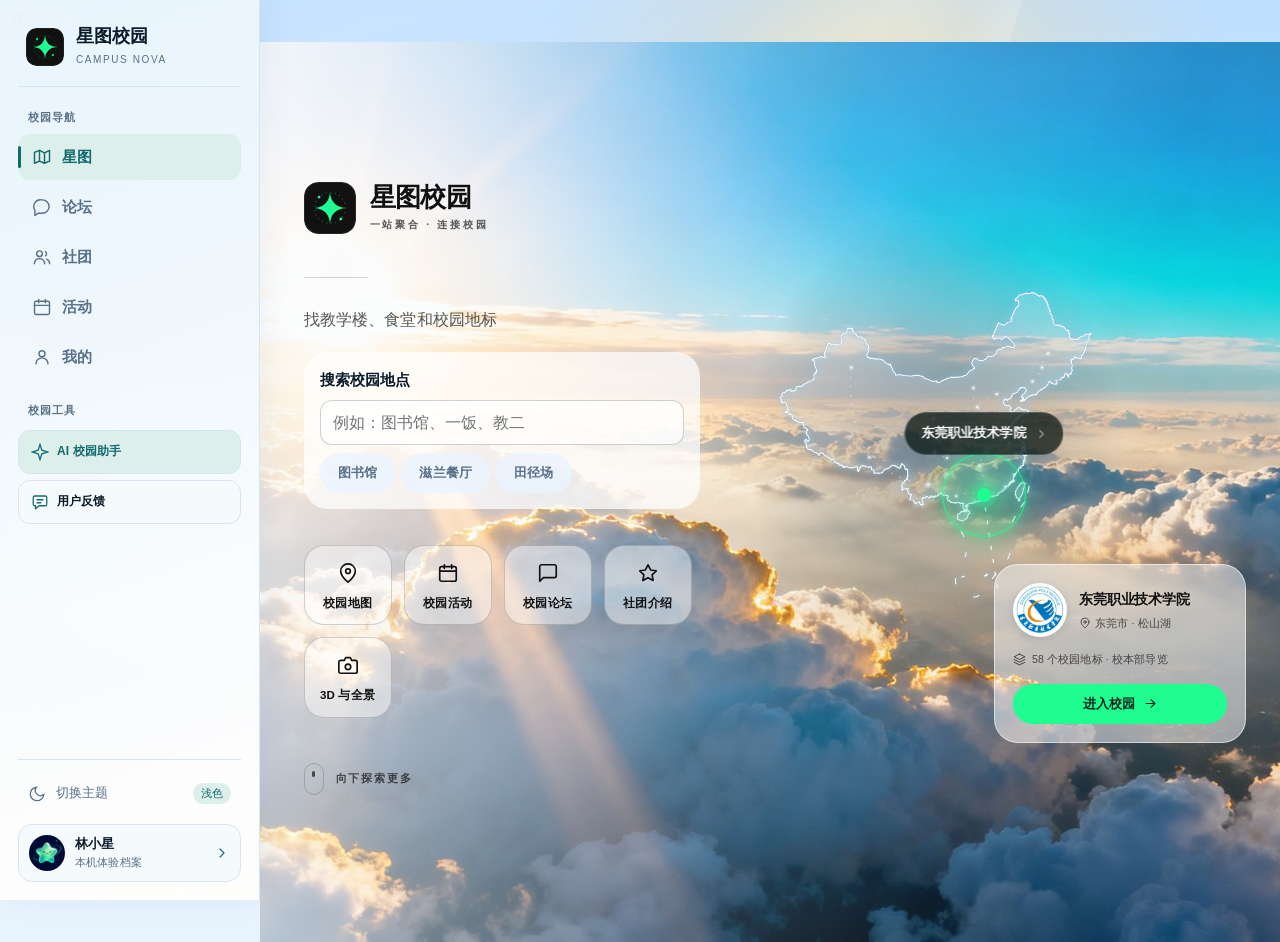
==== commit 1f414129: "Publish shared activities from campus places with optional covers" ====
--- a/index.html
+++ b/index.html
@@ -15,7 +15,7 @@
   <link rel="icon" type="image/svg+xml" href="assets/logo-mark.svg?v=2">
   <link rel="stylesheet" href="styles.css?v=17">
   <link rel="stylesheet" href="css/atlas.css?v=4">
-  <link rel="stylesheet" href="css/activities.css?v=4">
+  <link rel="stylesheet" href="css/activities.css?v=5">
   <link rel="stylesheet" href="css/campus-tools.css?v=6">
 </head>
 <body data-page="map">
@@ -135,9 +135,9 @@
   </script>
   <script src="js/mock.js?v=11" defer></script>
   <script src="js/store.js?v=4" defer></script>
-  <script src="js/api.js?v=7" defer></script>
-  <script src="js/activity-tags.js?v=1" defer></script>
-  <script src="js/app.js?v=25" defer></script>
+  <script src="js/api.js?v=8" defer></script>
+  <script src="js/activity-tags.js?v=2" defer></script>
+  <script src="js/app.js?v=26" defer></script>
   <script src="js/campus-tools.js?v=2" defer></script>
 </body>
 </html>
--- a/css/activities.css
+++ b/css/activities.css
@@ -152,6 +152,12 @@
 .activity-editor .modal-header p { font-size: 13px; }
 .activity-form-grid { display: grid; grid-template-columns: repeat(2, minmax(0, 1fr)); gap: 0 12px; }
 .activity-form-grid input, .activity-form-grid select { min-width: 0; }
+.place-activities .activity-grid { margin-top: 14px; }
+#activity-cover-file { width: 100%; font: inherit; }
+#activity-cover-preview { width: min(100%, 240px); max-height: 160px; object-fit: cover; border-radius: 12px; margin-top: 8px; }
+#activity-cover-preview[hidden],
+.activity-editor [data-action="clear-activity-cover"][hidden] { display: none; }
+.activity-editor [data-action="clear-activity-cover"] { margin-top: 6px; }
 .activity-form-error { color: var(--danger); font-size: 13px; margin-top: 12px; }
 .activity-form-error:empty { display: none; }
 
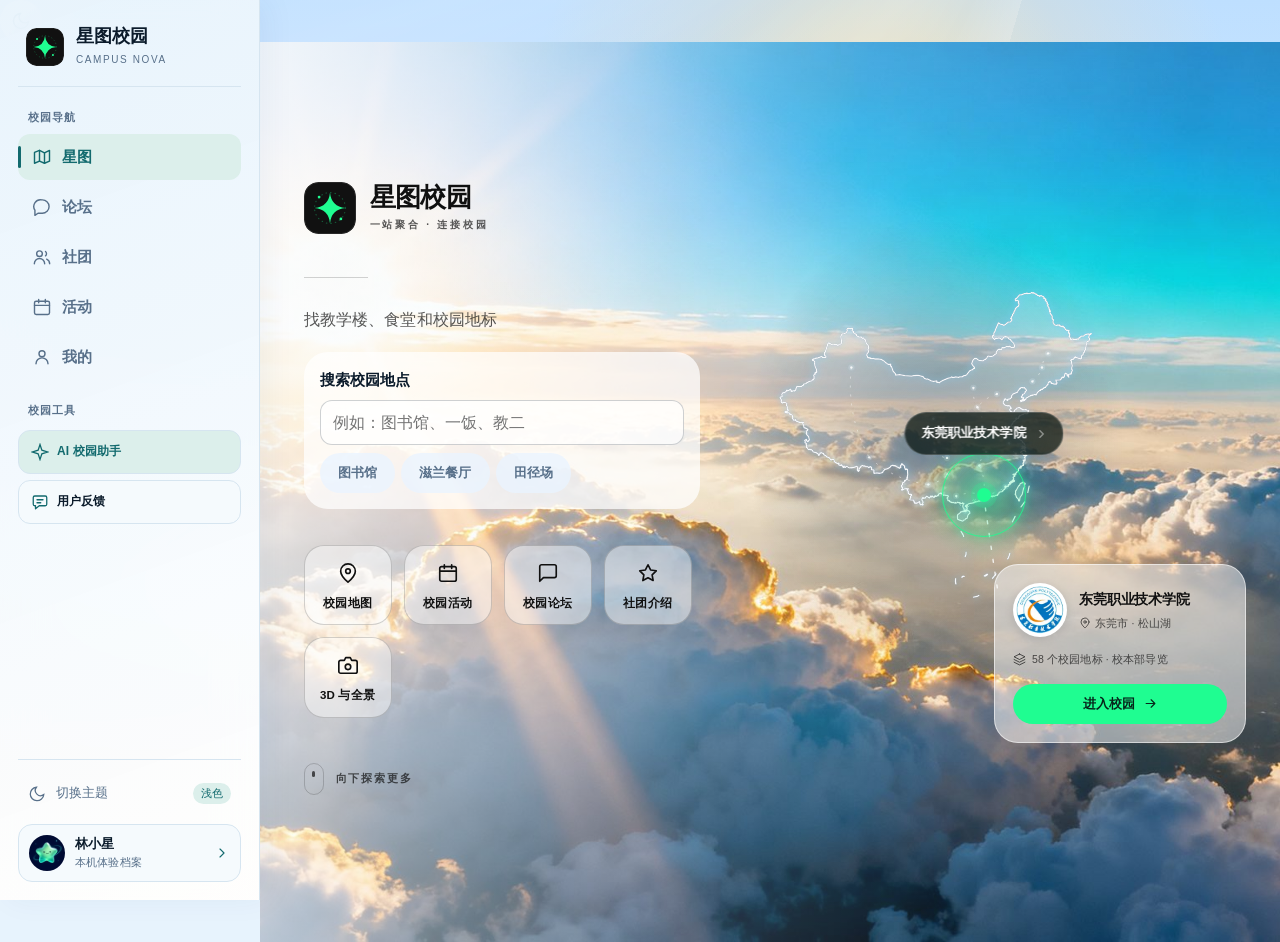
==== commit c9534dd1: "Build multimodal campus assistant" ====
--- a/index.html
+++ b/index.html
@@ -16,7 +16,7 @@
   <link rel="stylesheet" href="styles.css?v=17">
   <link rel="stylesheet" href="css/atlas.css?v=4">
   <link rel="stylesheet" href="css/activities.css?v=5">
-  <link rel="stylesheet" href="css/campus-tools.css?v=6">
+  <link rel="stylesheet" href="css/campus-tools.css?v=7">
 </head>
 <body data-page="map">
   <div class="sky" id="sky" aria-hidden="true"></div>
@@ -103,26 +103,44 @@
 
   <div id="modal-root"></div>
   <dialog id="campus-ai" class="campus-dialog" aria-labelledby="campus-ai-title">
-    <div class="campus-dialog-head">
-      <div>
-        <p class="campus-dialog-kicker">CAMPUS NOVA · AI</p>
-        <h2 id="campus-ai-title">校园助手</h2>
+    <header class="campus-dialog-head">
+      <img src="assets/logo-mark.svg?v=2" width="44" height="44" alt="">
+      <div class="campus-agent-title">
+        <p class="campus-dialog-kicker">CAMPUS NOVA</p>
+        <h2 id="campus-ai-title">星图校园助手</h2>
       </div>
-      <form method="dialog"><button class="button button-small button-ghost">关闭</button></form>
+      <button id="campus-new-chat" class="campus-agent-tool" type="button">＋ 新对话</button>
+      <form method="dialog"><button class="campus-agent-tool campus-agent-close" aria-label="关闭助手">×</button></form>
+    </header>
+    <div id="campus-agent-body" class="campus-agent-body">
+      <section id="campus-agent-welcome" class="campus-agent-welcome">
+        <p class="campus-dialog-kicker">你的校园 AI 搭档</p>
+        <h3>今天想在校园里做什么？</h3>
+        <p>查地点、找社团、写活动方案，或把灵感变成一张图。助手会根据你的请求选择合适的能力。</p>
+        <div class="campus-prompts" aria-label="试试这样问">
+          <button type="button" data-prompt="校园里哪里适合自习？"><span>校园查询</span><strong>找个地方自习</strong></button>
+          <button type="button" data-prompt="帮我起草一份校园组局招募文案。活动主题是"><span>文字创作</span><strong>写组局招募</strong></button>
+          <button type="button" data-prompt="生成一张校园活动海报，主题是秋日校园音乐会，暖色插画风，不要添加小字。"><span>图像生成</span><strong>做一张活动海报</strong></button>
+        </div>
+      </section>
+      <div id="campus-chat" class="campus-chat" role="log" aria-label="对话记录"></div>
     </div>
-    <p class="campus-dialog-note">用星图校园的资料查地点、找社团，开放时间和招新安排以校方公告为准。提问会发送至 OpenRouter，请勿输入个人信息。</p>
-    <div class="campus-prompts" aria-label="试试这样问">
-      <button type="button" class="chip">校园里哪里适合自习？</button>
-      <button type="button" class="chip">喜欢编程，可以看看哪些社团？</button>
-    </div>
-    <div id="campus-chat" class="campus-chat" role="log" aria-label="对话记录" tabindex="0"></div>
-    <p id="campus-chat-status" class="campus-dialog-note" role="status"></p>
-    <form id="campus-chat-form">
-      <label for="campus-question">你的问题</label>
-      <div class="campus-compose">
-        <textarea id="campus-question" rows="2" required maxlength="500" placeholder="例如：图书馆附近还有哪些地标？"></textarea>
-        <button class="button button-small" type="submit">发送</button>
+    <form id="campus-chat-form" class="campus-agent-compose">
+      <p id="campus-chat-status" class="campus-agent-status" role="status" hidden></p>
+      <div id="campus-agent-files" class="campus-agent-files" aria-label="已添加的附件" hidden></div>
+      <label class="campus-agent-label" for="campus-question">给校园助手发消息</label>
+      <textarea id="campus-question" rows="2" maxlength="1500" placeholder="说说你想做什么，也可以上传图片或文档…"></textarea>
+      <div class="campus-agent-actions">
+        <input id="campus-agent-file" type="file" accept="image/png,image/jpeg,image/webp,.txt,.md,.csv" multiple hidden>
+        <input id="campus-agent-audio" type="file" accept="audio/*,.wav,.mp3,.flac,.m4a,.ogg,.webm,.aac" capture hidden>
+        <button id="campus-attach" class="campus-agent-tool" type="button">＋ 附件</button>
+        <button id="campus-voice" class="campus-agent-tool" type="button" aria-pressed="false">
+          <svg aria-hidden="true" width="16" height="16" viewBox="0 0 24 24" fill="none" stroke="currentColor" stroke-width="2"><rect x="9" y="2" width="6" height="13" rx="3"/><path d="M5 11v1a7 7 0 0 0 14 0v-1M12 19v3m-3 0h6"/></svg>
+          <span>语音输入</span>
+        </button>
+        <button class="button button-small campus-agent-send" type="submit" disabled>发送 <span aria-hidden="true">↑</span></button>
       </div>
+      <p class="campus-agent-privacy">本次页面内记住对话。提交的消息和附件会发送至模型服务，请勿填写个人敏感信息。</p>
     </form>
   </dialog>
   <div id="toast-region" class="toast-region" aria-live="polite" aria-atomic="true"></div>
@@ -138,6 +156,6 @@
   <script src="js/api.js?v=8" defer></script>
   <script src="js/activity-tags.js?v=2" defer></script>
   <script src="js/app.js?v=26" defer></script>
-  <script src="js/campus-tools.js?v=2" defer></script>
+  <script src="js/campus-tools.js?v=3" defer></script>
 </body>
 </html>
--- a/css/campus-tools.css
+++ b/css/campus-tools.css
@@ -255,68 +255,159 @@
   .campus-panorama-gallery img { grid-column: auto; aspect-ratio: 1.5; }
 }
 .campus-dialog {
+  --agent-accent: #11685f;
+  --agent-accent-soft: #dff1ec;
+  --agent-panel: #f7fafc;
+  --agent-surface: #fff;
+  --agent-error: #9b3027;
   position: fixed;
   inset: 0;
   margin: auto;
-  width: min(560px, calc(100% - 28px));
-  max-height: calc(100dvh - 28px);
-  overflow: auto;
-  padding: clamp(16px, 4vw, 28px);
+  width: min(760px, calc(100% - 32px));
+  height: min(720px, calc(100dvh - 32px));
+  max-height: calc(100dvh - 32px);
+  padding: 0;
+  overflow: hidden;
   border: 1px solid var(--border-strong);
-  border-radius: 22px;
-  color: var(--text);
-  background: var(--surface-raised);
-}
+  border-radius: 25px;
+  color: var(--text);
+  background: var(--agent-surface);
+  box-shadow: 0 24px 80px rgb(6 25 37 / 25%);
+}
+:root[data-theme="dark"] .campus-dialog {
+  --agent-accent: #8ae4d3;
+  --agent-accent-soft: #173d3b;
+  --agent-panel: #112332;
+  --agent-surface: #142a3a;
+  --agent-error: #ffb1a8;
+}
+.campus-dialog[open] { display: flex; flex-direction: column; }
 .campus-dialog::backdrop { background: rgb(6 16 28 / 65%); }
-.campus-dialog-head, .campus-compose {
+.campus-dialog-head {
   display: flex;
-  justify-content: space-between;
-  align-items: flex-start;
+  align-items: center;
+  gap: 12px;
+  padding: 15px 20px;
+  border-bottom: 1px solid var(--border);
+}
+.campus-dialog-head img { border-radius: 12px; flex-shrink: 0; }
+.campus-agent-title { flex: 1; min-width: 0; }
+.campus-dialog-kicker {
+  margin: 0;
+  color: var(--agent-accent);
+  font-size: 11px;
+  letter-spacing: .13em;
+  font-weight: 800;
+}
+.campus-dialog h2 { margin: 1px 0 0; font-size: clamp(17px, 4vw, 22px); line-height: 1.2; }
+.campus-agent-tool, .campus-agent-file {
+  display: inline-flex;
+  align-items: center;
+  justify-content: center;
+  gap: 5px;
+  min-height: 38px;
+  padding: 5px 11px;
+  border: 1px solid var(--border);
+  border-radius: 10px;
+  background: var(--agent-panel);
+  color: var(--text);
+  font: inherit;
+  font-size: 13px;
+  font-weight: 700;
+  cursor: pointer;
+}
+.campus-agent-tool:hover, .campus-agent-tool[aria-pressed="true"], .campus-agent-file:hover {
+  color: var(--agent-accent);
+  background: var(--agent-accent-soft);
+}
+.campus-agent-tool:disabled { opacity: .55; cursor: default; }
+.campus-agent-close { width: 38px; padding: 0; font-size: 23px; line-height: 1; }
+.campus-agent-body { flex: 1; min-height: 0; overflow: auto; padding: clamp(12px, 3vw, 24px); background: var(--agent-panel); }
+.campus-agent-welcome {
+  display: grid;
   gap: 10px;
-}
-.campus-dialog-kicker {
-  color: var(--text-sub);
-  font-size: 11px;
-  letter-spacing: .14em;
-}
-.campus-dialog h2 { font-size: 24px; }
-.campus-dialog-note {
-  margin-top: 10px;
-  color: var(--text-sub);
+  padding: clamp(15px, 4vw, 28px);
+  border: 1px solid var(--border);
+  border-radius: 18px;
+  background: radial-gradient(ellipse at 100% 0%, var(--agent-accent-soft), transparent 76%), var(--agent-surface);
+}
+.campus-agent-welcome[hidden] { display: none; }
+.campus-agent-welcome h3 { margin: 0; font-size: clamp(19px, 4vw, 30px); line-height: 1.22; }
+.campus-agent-welcome p:not(.campus-dialog-kicker) { max-width: 460px; margin: 0; color: var(--text-sub); font-size: 14px; line-height: 1.65; }
+.campus-prompts { display: grid; grid-template-columns: repeat(3, minmax(0, 1fr)); gap: 8px; margin-top: 6px; }
+.campus-prompts button {
+  display: grid;
+  gap: 3px;
+  min-height: 64px;
+  padding: 10px;
+  border: 1px solid var(--border);
+  border-radius: 12px;
+  background: var(--agent-surface);
+  color: var(--text);
+  text-align: left;
+  font: inherit;
   font-size: 13px;
-  line-height: 1.6;
-}
-.campus-prompts { display: flex; flex-wrap: wrap; gap: 8px; margin: 14px 0; }
-.campus-chat {
-  display: grid;
-  gap: 8px;
-  max-height: min(38dvh, 300px);
-  overflow-y: auto;
-}
-.campus-chat:empty { display: none; }
+  cursor: pointer;
+}
+.campus-prompts button:hover { border-color: var(--agent-accent); }
+.campus-prompts span, .campus-message strong { color: var(--agent-accent); font-size: 12px; font-weight: 800; }
+.campus-chat { display: grid; gap: 12px; }
 .campus-message {
+  width: fit-content;
+  max-width: 95%;
+  padding: 10px 14px;
+  border: 1px solid var(--border);
+  border-radius: 15px 15px 15px 5px;
+  background: var(--agent-surface);
+  font-size: 14px;
+  line-height: 1.68;
+  overflow-wrap: anywhere;
+}
+.campus-message[data-speaker="user"] { justify-self: end; background: var(--agent-accent-soft); border-radius: 15px 15px 5px 15px; }
+.campus-message p { margin: 4px 0 0; white-space: pre-wrap; }
+.campus-message small { display: block; margin-top: 6px; color: var(--text-sub); }
+.campus-message img { display: block; width: min(100%, 360px); height: auto; margin-top: 10px; border-radius: 10px; }
+.campus-message a { display: inline-block; margin: 8px 10px 0 0; color: var(--agent-accent); text-decoration: underline; font-weight: 700; }
+.campus-agent-compose { padding: 13px 20px 15px; border-top: 1px solid var(--border); }
+.campus-agent-label { display: block; margin-bottom: 5px; color: var(--text-sub); font-size: 12px; font-weight: 700; }
+.campus-agent-compose textarea {
+  display: block;
+  width: 100%;
+  min-height: 64px;
   padding: 10px 12px;
-  border-radius: 12px;
-  background: var(--surface-soft);
-  font-size: 14px;
-  line-height: 1.65;
-  overflow-wrap: anywhere;
-}
-.campus-message[data-speaker="user"] { background: var(--primary-soft); }
-.campus-message p { white-space: pre-wrap; }
-#campus-chat-form { margin-top: 12px; }
-#campus-chat-form label { display: block; margin-bottom: 6px; font-size: 13px; }
-.campus-compose textarea {
-  flex: 1;
-  min-width: 0;
-  padding: 8px 10px;
-  resize: vertical;
+  resize: none;
   border: 1px solid var(--border-strong);
   border-radius: 12px;
   color: var(--text);
-  background: var(--surface);
+  background: var(--agent-panel);
   font: inherit;
   font-size: 16px;
+  line-height: 1.45;
+}
+.campus-agent-compose textarea:focus { outline: 2px solid var(--agent-accent); outline-offset: 1px; }
+.campus-agent-actions, .campus-agent-files { display: flex; align-items: center; gap: 7px; }
+.campus-agent-actions { margin-top: 9px; }
+.campus-agent-files { flex-wrap: wrap; margin-bottom: 8px; }
+.campus-agent-files[hidden] { display: none; }
+.campus-agent-file { display: block; min-height: 30px; max-width: 100%; overflow: hidden; text-overflow: ellipsis; white-space: nowrap; }
+.campus-agent-actions .campus-agent-send {
+  margin-left: auto;
+  min-height: 38px;
+  border-radius: 10px;
+  color: #fff;
+  background: #11685f;
+}
+.campus-agent-actions .campus-agent-send:hover:not(:disabled) { background: #0b514a; }
+.campus-agent-status, .campus-agent-privacy { color: var(--text-sub); font-size: 12px; line-height: 1.45; }
+.campus-agent-status { margin: 0 0 6px; font-weight: 650; }
+.campus-agent-status[data-error="true"] { color: var(--agent-error); }
+.campus-agent-privacy { margin: 7px 0 0; }
+@media (max-width: 540px) {
+  .campus-dialog { width: calc(100% - 12px); height: calc(100dvh - 12px); max-height: calc(100dvh - 12px); border-radius: 16px; }
+  .campus-dialog-head, .campus-agent-compose { padding: 10px; }
+  .campus-dialog-head { gap: 7px; }
+  .campus-dialog-head img { width: 34px; height: 34px; }
+  .campus-prompts button { min-height: 56px; padding: 6px; }
 }
 @media (max-width: 900px) {
   .campus-tools {
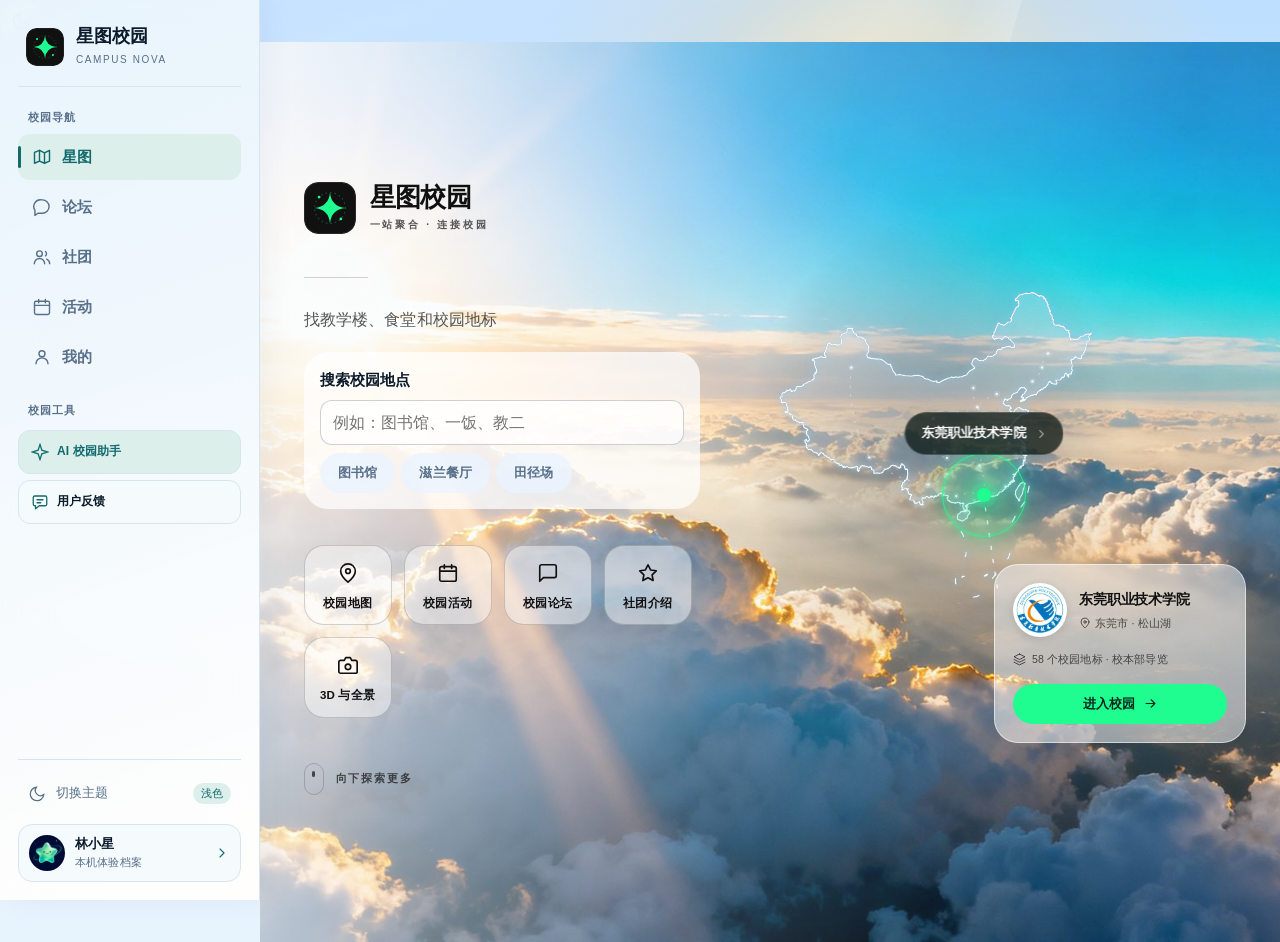
==== commit e6ae4268: "Refine meetup join controls and seat indicators" ====
--- a/index.html
+++ b/index.html
@@ -13,7 +13,7 @@
   <title>星图校园 · Campus Nova</title>
   <script src="js/theme.js?v=1"></script>
   <link rel="icon" type="image/svg+xml" href="assets/logo-mark.svg?v=2">
-  <link rel="stylesheet" href="styles.css?v=17">
+  <link rel="stylesheet" href="styles.css?v=18">
   <link rel="stylesheet" href="css/atlas.css?v=4">
   <link rel="stylesheet" href="css/activities.css?v=5">
   <link rel="stylesheet" href="css/campus-tools.css?v=7">
@@ -155,7 +155,7 @@
   <script src="js/store.js?v=4" defer></script>
   <script src="js/api.js?v=8" defer></script>
   <script src="js/activity-tags.js?v=2" defer></script>
-  <script src="js/app.js?v=26" defer></script>
+  <script src="js/app.js?v=27" defer></script>
   <script src="js/campus-tools.js?v=3" defer></script>
 </body>
 </html>
--- a/styles.css
+++ b/styles.css
@@ -431,9 +431,40 @@
 .group-meta { display: grid; gap: 7px; margin-top: 16px; color: var(--text-sub); font-size: 11px; }
 .group-meta span { display: flex; align-items: center; gap: 7px; }
 .group-meta svg { width: 15px; height: 15px; color: var(--secondary); }
-.group-footer { display: flex; align-items: center; justify-content: space-between; gap: 10px; margin-top: 18px; padding-top: 14px; border-top: 1px solid var(--border); }
-.seat-info { display: flex; flex-direction: column; font-size: 11px; font-weight: 700; }
-.seat-info small { color: var(--text-sub); font-size: 9px; font-weight: 500; }
+.group-footer { display: flex; flex-wrap: wrap; align-items: center; gap: 10px; margin-top: 18px; padding-top: 14px; border-top: 1px solid var(--border); }
+.seat-info {
+  display: flex;
+  flex: 1 1 116px;
+  flex-wrap: wrap;
+  align-items: center;
+  justify-content: space-between;
+  gap: 5px 6px;
+  color: var(--text-sub);
+  font-size: 11px;
+  font-variant-numeric: tabular-nums;
+}
+.seat-info > span { white-space: nowrap; }
+.seat-info strong { color: var(--text); font-size: 16px; line-height: 1.2; }
+.seat-info small {
+  padding: 2px 5px;
+  border-radius: 6px;
+  background: var(--feature-tint, var(--surface-soft));
+  color: var(--feature-ink, var(--text-sub));
+  font-size: 10px;
+  font-weight: 700;
+  white-space: nowrap;
+}
+.group-footer .button {
+  flex-shrink: 0;
+  min-height: 40px;
+  padding: 0 10px;
+  gap: 5px;
+  border-radius: 10px;
+  line-height: 1.2;
+  white-space: nowrap;
+}
+.group-footer .button svg { flex: none; width: 14px; height: 14px; }
+.group-footer .button:focus-visible { outline: 2px solid var(--feature-ink, var(--primary)); outline-offset: 2px; }
 .groups-panel.card {
   min-width: 0;
   border: 1px solid var(--feature-line);
@@ -461,7 +492,7 @@
 .group-list { display: grid; gap: 12px; container-type: inline-size; }
 .group-list .group-card {
   display: grid;
-  grid-template-columns: minmax(0, 1fr) minmax(132px, 24%);
+  grid-template-columns: minmax(0, 1fr) minmax(152px, 24%);
   align-items: stretch;
   gap: clamp(12px, 2vw, 20px);
   padding: clamp(12px, 2vw, 20px);
@@ -479,27 +510,28 @@
 .group-list .group-meta { display: flex; flex-wrap: wrap; gap: 8px 14px; margin-top: 12px; font-size: 12px; }
 .group-list .group-meta svg { flex: none; }
 .group-list .group-footer {
-  display: flex;
+  align-self: center;
   flex-direction: column;
+  flex-wrap: nowrap;
   align-items: stretch;
-  justify-content: center;
   margin: 0;
-  padding: 12px;
+  padding: 10px;
   border: 1px solid var(--feature-line);
   border-radius: 14px;
   background: var(--feature-panel);
 }
-.group-list .seat-info { gap: 5px; font-size: 12px; font-variant-numeric: tabular-nums; }
-.group-list .seat-info small { font-size: 11px; }
-.group-list .group-footer .button { justify-content: center; }
+.group-list .seat-info { flex: 0 1 auto; }
 .group-list [data-action="join-group"] { background: var(--feature-ink); color: var(--feature-start); }
 .group-list [data-action="join-group"]:hover { background: color-mix(in srgb, var(--feature-ink) 88%, var(--feature-start)); }
-.group-seat-progress { width: 100%; height: 5px; margin-block: 3px; background: var(--feature-tint, var(--surface-soft)); }
+.group-seat-progress { flex-basis: 100%; height: 4px; background: var(--feature-tint, var(--surface-soft)); }
 .progress-track.group-seat-progress > span { background: var(--feature-ink, var(--secondary)); }
 @container (max-width: 460px) {
   .group-list .group-card { grid-template-columns: minmax(0, 1fr); }
-  .group-list .group-footer { flex-direction: row; align-items: center; justify-content: space-between; }
-  .group-list .seat-info { flex: 1; max-width: 140px; }
+  .group-list .group-footer { flex-direction: row; flex-wrap: wrap; align-items: center; }
+  .group-list .seat-info { flex: 1 1 116px; }
+}
+@container (max-width: 285px) {
+  .group-list .group-footer .button { flex: 1 1 100%; }
 }
 
 /* Place details */
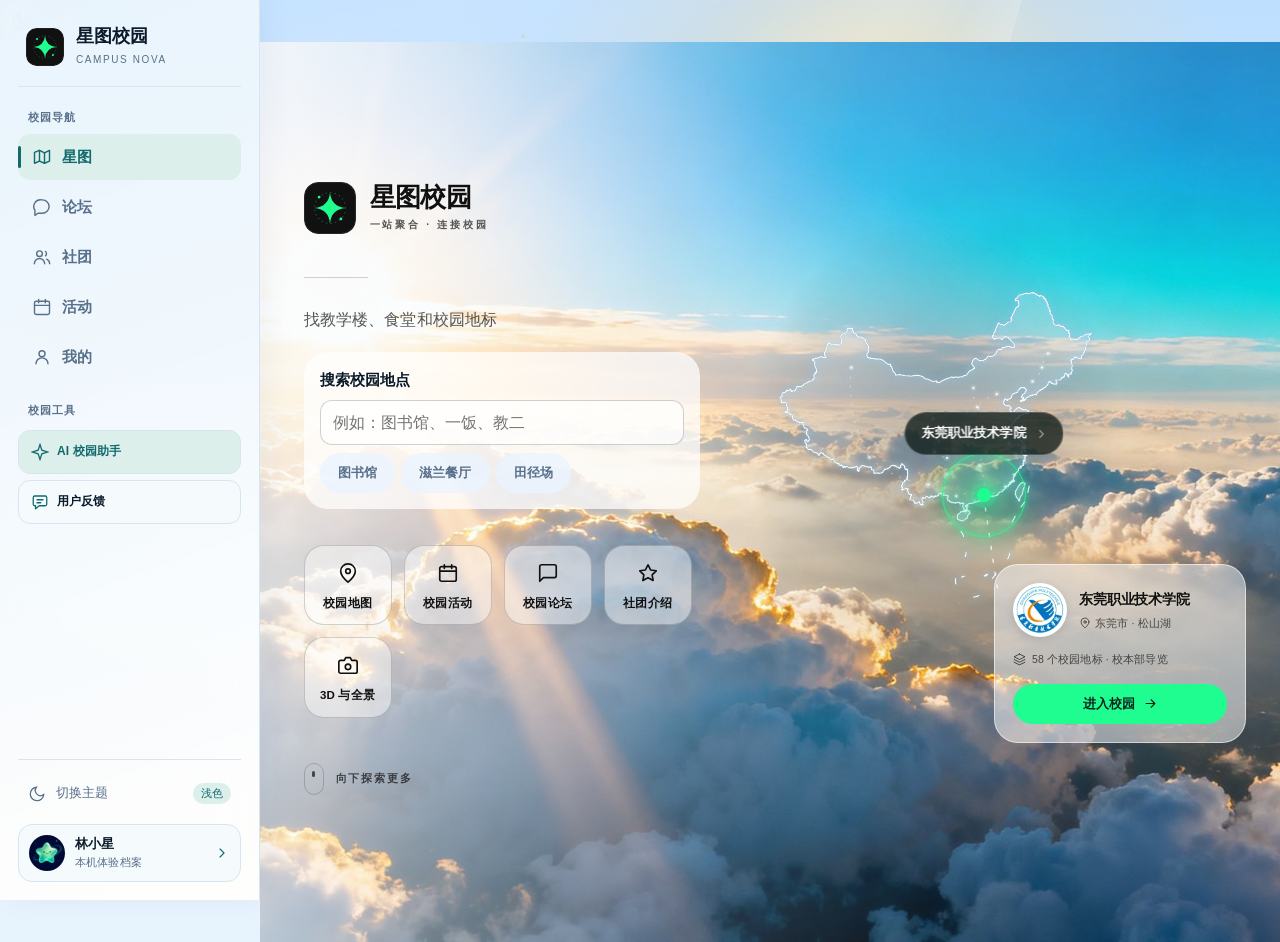
==== commit 5f131c08: "Refine place detail actions and check-in states" ====
--- a/index.html
+++ b/index.html
@@ -13,7 +13,7 @@
   <title>星图校园 · Campus Nova</title>
   <script src="js/theme.js?v=1"></script>
   <link rel="icon" type="image/svg+xml" href="assets/logo-mark.svg?v=2">
-  <link rel="stylesheet" href="styles.css?v=18">
+  <link rel="stylesheet" href="styles.css?v=19">
   <link rel="stylesheet" href="css/atlas.css?v=4">
   <link rel="stylesheet" href="css/activities.css?v=5">
   <link rel="stylesheet" href="css/campus-tools.css?v=7">
@@ -155,7 +155,7 @@
   <script src="js/store.js?v=4" defer></script>
   <script src="js/api.js?v=8" defer></script>
   <script src="js/activity-tags.js?v=2" defer></script>
-  <script src="js/app.js?v=27" defer></script>
+  <script src="js/app.js?v=28" defer></script>
   <script src="js/campus-tools.js?v=3" defer></script>
 </body>
 </html>
--- a/styles.css
+++ b/styles.css
@@ -558,7 +558,40 @@
 .place-facts { display: grid; gap: 12px; margin: 22px 0; padding: 18px 0; border-top: 1px solid var(--border); border-bottom: 1px solid var(--border); }
 .place-facts div { display: flex; align-items: center; gap: 10px; font-size: 12px; }
 .place-facts svg { width: 17px; height: 17px; color: var(--secondary); }
-.place-actions { display: grid; grid-template-columns: 1fr 1fr; gap: 10px; margin-top: auto; }
+.place-action-panel { margin-top: auto; container-type: inline-size; }
+.place-actions {
+  display: grid;
+  grid-template-columns: minmax(172px, 1.4fr) minmax(0, 1fr);
+  gap: 8px;
+}
+.place-actions .button {
+  min-height: 44px;
+  padding: 0 8px;
+  gap: 6px;
+  border: 1px solid transparent;
+  border-radius: 12px;
+  font-size: 14px;
+  line-height: 1.2;
+  white-space: nowrap;
+}
+.place-actions .button svg, .place-action-note svg { flex: 0 0 16px; width: 16px; height: 16px; }
+.place-actions .place-checkin { background: var(--feature-ink); color: var(--feature-start); }
+.place-actions .place-checkin:hover { background: color-mix(in srgb, var(--feature-ink) 89%, var(--feature-start)); }
+.place-actions .place-checkin.is-lit { background: var(--feature-tint); color: var(--feature-ink); opacity: 1; }
+.place-actions .place-create-group { background: var(--feature-panel); color: var(--feature-ink); border-color: var(--feature-line); }
+.place-actions .place-create-group:hover { background: var(--feature-tint); border-color: var(--feature-ink); }
+.place-action-reward {
+  padding: 4px 6px;
+  border-radius: 6px;
+  background: color-mix(in srgb, var(--feature-start) 18%, transparent);
+  font-size: 11px;
+}
+.place-checkin[aria-busy="true"] .place-action-reward { display: none; }
+.place-action-note { display: flex; align-items: flex-start; gap: 6px; margin-top: 10px; color: var(--text-sub); font-size: 12px; }
+.place-action-note.is-lit svg { color: var(--feature-ink); }
+@container (max-width: 280px) {
+  .place-actions { grid-template-columns: minmax(0, 1fr); }
+}
 .detail-grid { display: grid; grid-template-columns: minmax(0, 1.35fr) minmax(300px, .65fr); gap: 20px; margin-top: 20px; align-items: start; }
 .detail-main, .detail-aside { display: grid; gap: 20px; }
 .guide-card, .groups-panel { padding: 24px; }
@@ -580,11 +613,8 @@
 .menu-item strong { display: block; font-size: 13px; }
 .menu-item small { color: var(--text-sub); font-size: 10px; }
 .menu-price { color: var(--danger); font-weight: 800; }
-.checkin-success { display: flex; align-items: center; gap: 10px; padding: 14px; border-radius: 14px; background: var(--secondary-soft); color: var(--secondary); font-size: 12px; font-weight: 700; }
-.checkin-success svg { width: 20px; height: 20px; }
-
 /* Clubs */
-:is(.side-rail, .mobile-theme, .club-feature, .forum-hero, .card.profile-hero, .profile-editor, .groups-panel) {
+:is(.side-rail, .mobile-theme, .club-feature, .forum-hero, .card.profile-hero, .profile-editor, .groups-panel, .place-summary) {
   --feature-start: #FFFFFF;
   --feature-wash: #EAF4FC;
   --feature-panel: #F5FAFD;
@@ -598,7 +628,7 @@
   color: var(--text);
   box-shadow: 0 12px 36px rgba(39, 79, 117, .09);
 }
-:root[data-theme="dark"] :is(.side-rail, .mobile-theme, .club-feature, .forum-hero, .card.profile-hero, .profile-editor, .groups-panel) {
+:root[data-theme="dark"] :is(.side-rail, .mobile-theme, .club-feature, .forum-hero, .card.profile-hero, .profile-editor, .groups-panel, .place-summary) {
   --feature-start: #0C1C31;
   --feature-wash: #102941;
   --feature-panel: #142F46;
@@ -1015,7 +1045,6 @@
   .place-gallery, .place-gallery > img { min-height: 280px; }
   .place-summary, .guide-card, .groups-panel, .club-content-card, .apply-card, .profile-card { padding: 20px; }
   .place-summary h2 { font-size: 26px; }
-  .place-actions { grid-template-columns: 1fr; }
   .gallery-dots { display: none; }
   .club-feature, .forum-hero { grid-template-columns: minmax(0, 1fr); }
   .club-feature-image { min-height: 0; aspect-ratio: 16 / 9; }
@@ -1282,7 +1311,6 @@
 .tip-item { background: var(--surface-soft); border-radius: 16px; }
 .tip-number { background: var(--text); color: var(--bg); border-radius: 999px; }
 .menu-icon { background: var(--accent-soft); color: var(--secondary); }
-.checkin-success { background: var(--accent-soft); color: var(--secondary); }
 .breadcrumb a { color: var(--text); }
 
 /* Dialogs */
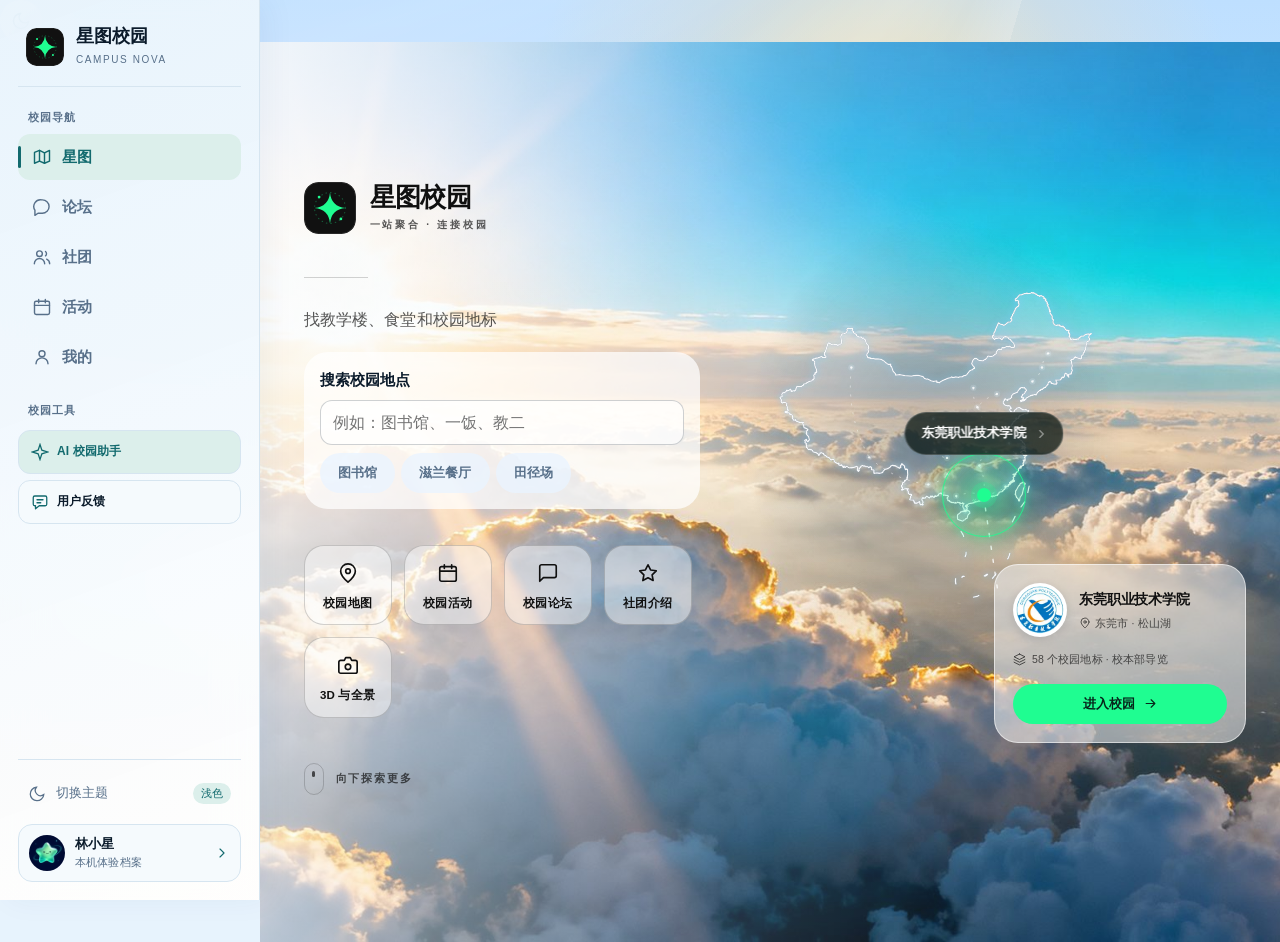
==== commit 62e5c483: "Send live voice messages in campus assistant" ====
--- a/index.html
+++ b/index.html
@@ -16,7 +16,7 @@
   <link rel="stylesheet" href="styles.css?v=19">
   <link rel="stylesheet" href="css/atlas.css?v=4">
   <link rel="stylesheet" href="css/activities.css?v=5">
-  <link rel="stylesheet" href="css/campus-tools.css?v=7">
+  <link rel="stylesheet" href="css/campus-tools.css?v=8">
 </head>
 <body data-page="map">
   <div class="sky" id="sky" aria-hidden="true"></div>
@@ -128,17 +128,21 @@
     <form id="campus-chat-form" class="campus-agent-compose">
       <p id="campus-chat-status" class="campus-agent-status" role="status" hidden></p>
       <div id="campus-agent-files" class="campus-agent-files" aria-label="已添加的附件" hidden></div>
+      <div id="campus-voice-draft" class="campus-voice-draft" hidden>
+        <audio controls preload="metadata" aria-label="试听待发送的语音"></audio>
+        <button id="campus-remove-voice" class="campus-agent-tool" type="button">删除语音</button>
+      </div>
       <label class="campus-agent-label" for="campus-question">给校园助手发消息</label>
       <textarea id="campus-question" rows="2" maxlength="1500" placeholder="说说你想做什么，也可以上传图片或文档…"></textarea>
       <div class="campus-agent-actions">
         <input id="campus-agent-file" type="file" accept="image/png,image/jpeg,image/webp,.txt,.md,.csv" multiple hidden>
-        <input id="campus-agent-audio" type="file" accept="audio/*,.wav,.mp3,.flac,.m4a,.ogg,.webm,.aac" capture hidden>
         <button id="campus-attach" class="campus-agent-tool" type="button">＋ 附件</button>
         <button id="campus-voice" class="campus-agent-tool" type="button" aria-pressed="false">
           <svg aria-hidden="true" width="16" height="16" viewBox="0 0 24 24" fill="none" stroke="currentColor" stroke-width="2"><rect x="9" y="2" width="6" height="13" rx="3"/><path d="M5 11v1a7 7 0 0 0 14 0v-1M12 19v3m-3 0h6"/></svg>
-          <span>语音输入</span>
+          <span>语音消息</span>
         </button>
-        <button class="button button-small campus-agent-send" type="submit" disabled>发送 <span aria-hidden="true">↑</span></button>
+        <button id="campus-cancel-voice" class="campus-agent-tool" type="button" hidden>取消录音</button>
+        <button class="button button-small campus-agent-send" type="submit" disabled><span>发送</span> <span aria-hidden="true">↑</span></button>
       </div>
       <p class="campus-agent-privacy">本次页面内记住对话。提交的消息和附件会发送至模型服务，请勿填写个人敏感信息。</p>
     </form>
@@ -156,6 +160,6 @@
   <script src="js/api.js?v=8" defer></script>
   <script src="js/activity-tags.js?v=2" defer></script>
   <script src="js/app.js?v=28" defer></script>
-  <script src="js/campus-tools.js?v=3" defer></script>
+  <script src="js/campus-tools.js?v=4" defer></script>
 </body>
 </html>
--- a/css/campus-tools.css
+++ b/css/campus-tools.css
@@ -386,7 +386,18 @@
 }
 .campus-agent-compose textarea:focus { outline: 2px solid var(--agent-accent); outline-offset: 1px; }
 .campus-agent-actions, .campus-agent-files { display: flex; align-items: center; gap: 7px; }
-.campus-agent-actions { margin-top: 9px; }
+.campus-agent-actions { margin-top: 9px; flex-wrap: wrap; }
+.campus-agent-tool[hidden], .campus-voice-draft[hidden] { display: none; }
+.campus-voice-draft {
+  display: flex;
+  flex-wrap: wrap;
+  align-items: center;
+  gap: 8px;
+  margin-bottom: 8px;
+}
+.campus-voice-draft audio, .campus-message audio { display: block; width: min(100%, 244px); height: 40px; }
+.campus-message audio { margin-top: 6px; }
+.campus-agent-status a { color: var(--agent-accent); text-decoration: underline; }
 .campus-agent-files { flex-wrap: wrap; margin-bottom: 8px; }
 .campus-agent-files[hidden] { display: none; }
 .campus-agent-file { display: block; min-height: 30px; max-width: 100%; overflow: hidden; text-overflow: ellipsis; white-space: nowrap; }
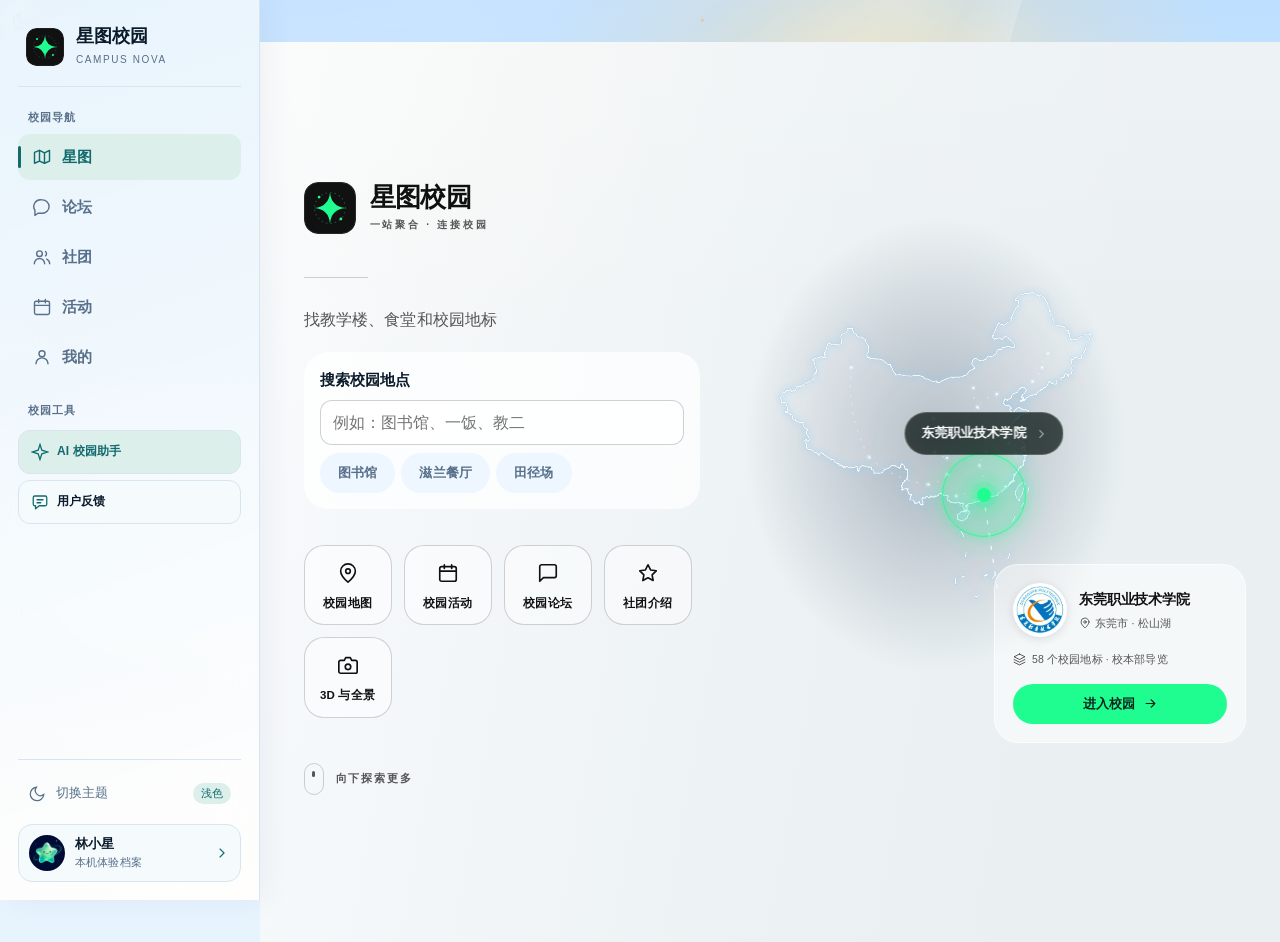
==== commit 457f8bd4: "Send assistant messages on Enter and drain requests on restart" ====
--- a/index.html
+++ b/index.html
@@ -160,6 +160,6 @@
   <script src="js/api.js?v=8" defer></script>
   <script src="js/activity-tags.js?v=2" defer></script>
   <script src="js/app.js?v=28" defer></script>
-  <script src="js/campus-tools.js?v=4" defer></script>
+  <script src="js/campus-tools.js?v=5" defer></script>
 </body>
 </html>
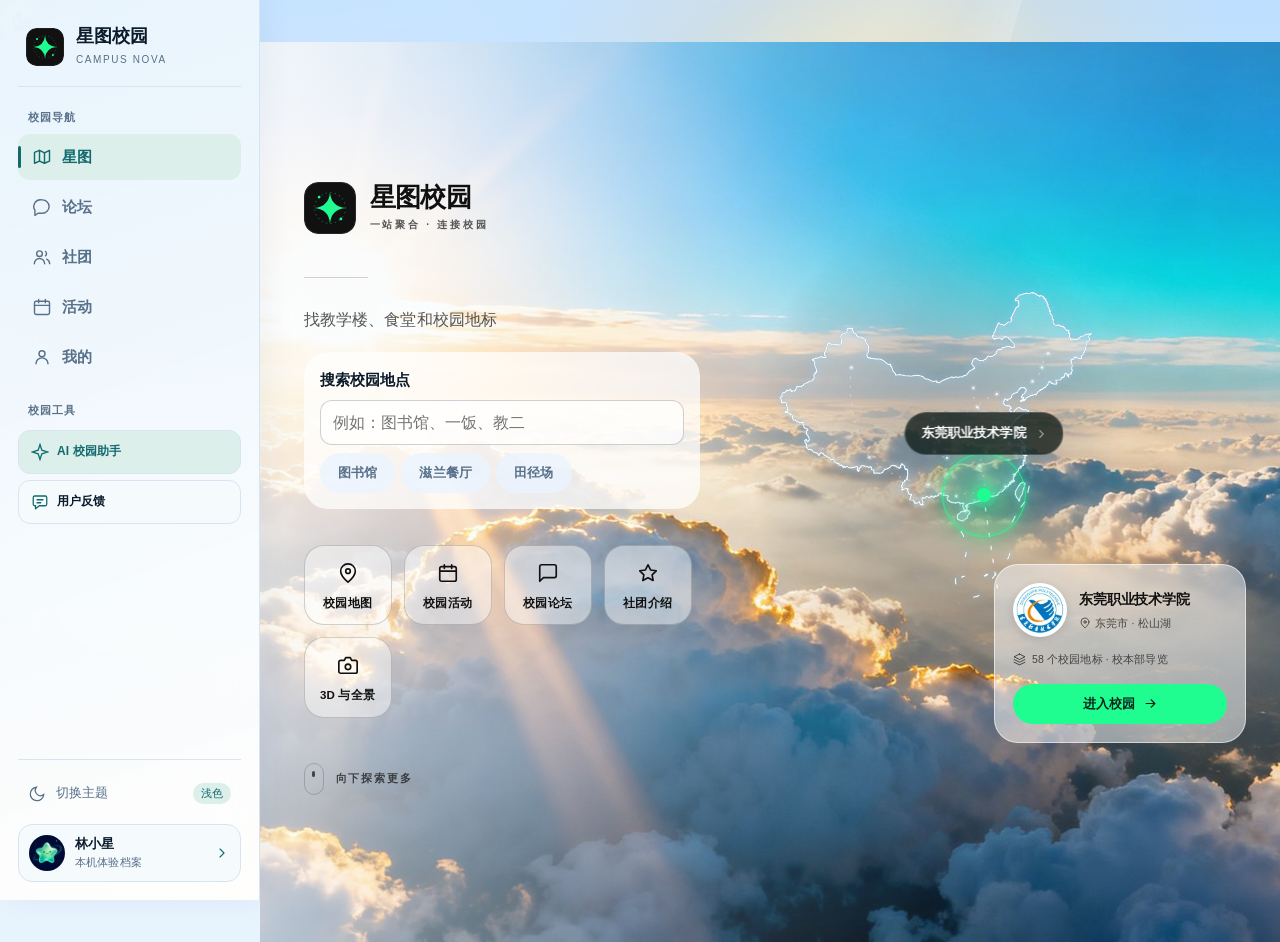
==== commit 570a4ff8: "Prevent forum columns from overlapping at narrow widths" ====
--- a/index.html
+++ b/index.html
@@ -13,7 +13,7 @@
   <title>星图校园 · Campus Nova</title>
   <script src="js/theme.js?v=1"></script>
   <link rel="icon" type="image/svg+xml" href="assets/logo-mark.svg?v=2">
-  <link rel="stylesheet" href="styles.css?v=19">
+  <link rel="stylesheet" href="styles.css?v=20">
   <link rel="stylesheet" href="css/atlas.css?v=4">
   <link rel="stylesheet" href="css/activities.css?v=5">
   <link rel="stylesheet" href="css/campus-tools.css?v=8">
--- a/styles.css
+++ b/styles.css
@@ -879,12 +879,14 @@
 .forum-hero-stats > div + div { border-inline-start: 1px solid var(--feature-line); }
 .forum-hero-stats strong { display: block; color: var(--feature-ink); font-size: clamp(21px, 2.6vw, 32px); font-variant-numeric: tabular-nums; line-height: 1.25; }
 .forum-hero-stats span { color: var(--text-sub); font-size: 12px; }
-.forum-layout { display: grid; grid-template-columns: minmax(0, 1fr) 300px; gap: 20px; margin-top: 20px; align-items: start; }
-.forum-main { display: grid; gap: 16px; min-width: 0; }
+.forum-view, .thread-view { container: forum / inline-size; }
+.forum-layout, .thread-layout { display: grid; grid-template-columns: minmax(0, 1fr); gap: 20px; align-items: start; }
+.forum-layout { margin-top: 20px; }
+.forum-main, .thread-main { display: grid; grid-template-columns: minmax(0, 1fr); gap: 16px; min-width: 0; }
 .forum-composer { display: grid; grid-template-columns: minmax(0, 1fr); gap: 4px; padding: 20px; }
 .composer-head { display: flex; align-items: center; gap: 12px; margin-bottom: 8px; }
 .composer-head > div { flex: 1; min-width: 0; }
-.composer-head strong { display: block; font-size: 14px; }
+.composer-head strong { display: block; font-size: 14px; overflow-wrap: anywhere; }
 .composer-head span:not(.avatar):not(.tag) { color: var(--text-sub); font-size: 10px; }
 .composer-badge { flex: 0 0 auto; }
 .composer-title, .composer-body { width: 100%; padding: 10px 0; border: 0; border-bottom: 1px solid var(--border); background: transparent; color: var(--text); transition: border-color .18s ease; }
@@ -900,15 +902,16 @@
 .anon-control input:checked + .switch { background: var(--primary-soft); }
 .anon-control input:checked + .switch::after { transform: translateX(18px); background: var(--primary); }
 .anon-control input:focus-visible + .switch { outline: 3px solid color-mix(in srgb, var(--secondary) 55%, transparent); outline-offset: 3px; }
-.forum-tools { display: flex; align-items: center; justify-content: space-between; gap: 14px; }
-.forum-tools-right { display: flex; align-items: center; gap: 10px; flex: 0 0 auto; }
-.forum-search { flex: 0 0 220px; }
+.forum-tools { display: flex; flex-wrap: wrap; align-items: center; gap: 10px 14px; }
+.forum-tools .filter-chips { flex: 1 1 490px; flex-wrap: wrap; overflow: visible; }
+.forum-tools-right { display: grid; grid-template-columns: minmax(0, 1fr) auto; align-items: center; gap: 10px; flex: 1 1 320px; min-width: 0; }
+.forum-search { min-width: 0; }
 .forum-search input { height: 38px; }
 .sort-toggle { display: flex; padding: 3px; border: 1px solid var(--border); border-radius: 12px; background: var(--surface); }
 .sort-toggle button { display: inline-flex; align-items: center; gap: 4px; min-height: 30px; padding: 0 12px; border: 0; border-radius: 9px; background: transparent; color: var(--text-sub); font-size: 12px; font-weight: 650; cursor: pointer; transition: background .18s ease, color .18s ease; }
 .sort-toggle button svg { width: 14px; height: 14px; }
 .sort-toggle button.active { background: var(--primary-soft); color: var(--primary); }
-.forum-feed { display: grid; gap: 14px; }
+.forum-feed { display: grid; grid-template-columns: minmax(0, 1fr); gap: 14px; overflow-wrap: anywhere; }
 .forum-post { padding: 20px; transition: transform .18s ease, box-shadow .18s ease, border-color .18s ease; }
 .forum-post:hover { transform: translateY(-2px); border-color: var(--border-strong); box-shadow: var(--shadow-md); }
 .forum-post-head { display: flex; align-items: center; gap: 10px; }
@@ -929,7 +932,14 @@
 .post-action-static { cursor: default; }
 .post-more { display: inline-flex; align-items: center; gap: 4px; margin-left: auto; color: var(--primary); font-size: 11px; font-weight: 700; }
 .post-more svg { width: 14px; height: 14px; }
-.forum-aside, .thread-aside { position: sticky; top: 20px; display: grid; gap: 16px; }
+.forum-aside, .thread-aside { display: grid; grid-template-columns: minmax(0, 1fr); gap: 16px; min-width: 0; }
+@container forum (560px <= width < 820px) {
+  .forum-aside, .thread-aside { grid-template-columns: repeat(2, minmax(0, 1fr)); }
+}
+@container forum (min-width: 820px) {
+  .forum-layout, .thread-layout { grid-template-columns: minmax(0, 1fr) 300px; }
+  .forum-aside, .thread-aside { position: sticky; top: 20px; }
+}
 .forum-side-card { padding: 20px; }
 .forum-side-card > p { color: var(--text-sub); font-size: 11px; line-height: 1.75; }
 .forum-side-card > p + p { margin-top: 10px; }
@@ -943,10 +953,8 @@
 .forum-hot-item:hover strong { color: var(--primary); }
 .forum-hot-item small { display: block; margin-top: 3px; color: var(--text-sub); font-size: 10px; }
 .hot-index { display: grid; place-items: center; flex: 0 0 auto; width: 20px; height: 20px; border-radius: 7px; background: var(--accent-soft); color: color-mix(in srgb, var(--accent) 80%, var(--text)); font-size: 10px; font-weight: 800; }
-.thread-layout { display: grid; grid-template-columns: minmax(0, 1fr) 300px; gap: 20px; align-items: start; }
-.thread-main { display: grid; gap: 16px; min-width: 0; }
 .thread-post { padding: 26px; }
-.thread-title { margin-top: 16px; font-size: 26px; letter-spacing: -.5px; line-height: 1.35; }
+.thread-title { margin-top: 16px; font-size: 26px; letter-spacing: -.5px; line-height: 1.35; overflow-wrap: anywhere; }
 .thread-body { margin-top: 14px; color: var(--text); font-size: 14px; line-height: 1.9; white-space: pre-wrap; word-break: break-word; }
 .thread-post-foot { margin-top: 20px; }
 .thread-comments { padding: 24px; }
@@ -975,8 +983,6 @@
   .topbar, .view-container { padding-left: 24px; padding-right: 24px; }
   .map-side { display: grid; grid-template-columns: 1fr 1fr; }
   .place-hero, .detail-grid, .club-detail-grid, .profile-grid { grid-template-columns: 1fr; }
-  .forum-layout, .thread-layout { grid-template-columns: 1fr; }
-  .forum-aside, .thread-aside { position: static; grid-template-columns: 1fr 1fr; }
   .place-summary { min-height: 330px; }
   .apply-card { position: static; }
 }
@@ -1054,10 +1060,6 @@
   .composer-badge { display: none; }
   .composer-foot { flex-wrap: wrap; gap: 10px; }
   .composer-submit { margin-left: auto; }
-  .forum-tools { flex-direction: column; align-items: stretch; gap: 10px; }
-  .forum-tools-right { display: grid; grid-template-columns: minmax(0, 1fr) auto; }
-  .forum-search { flex-basis: auto; }
-  .forum-aside, .thread-aside { grid-template-columns: 1fr; }
   .thread-title { font-size: 21px; }
   .thread-body { font-size: 13px; }
   .post-more { display: none; }
